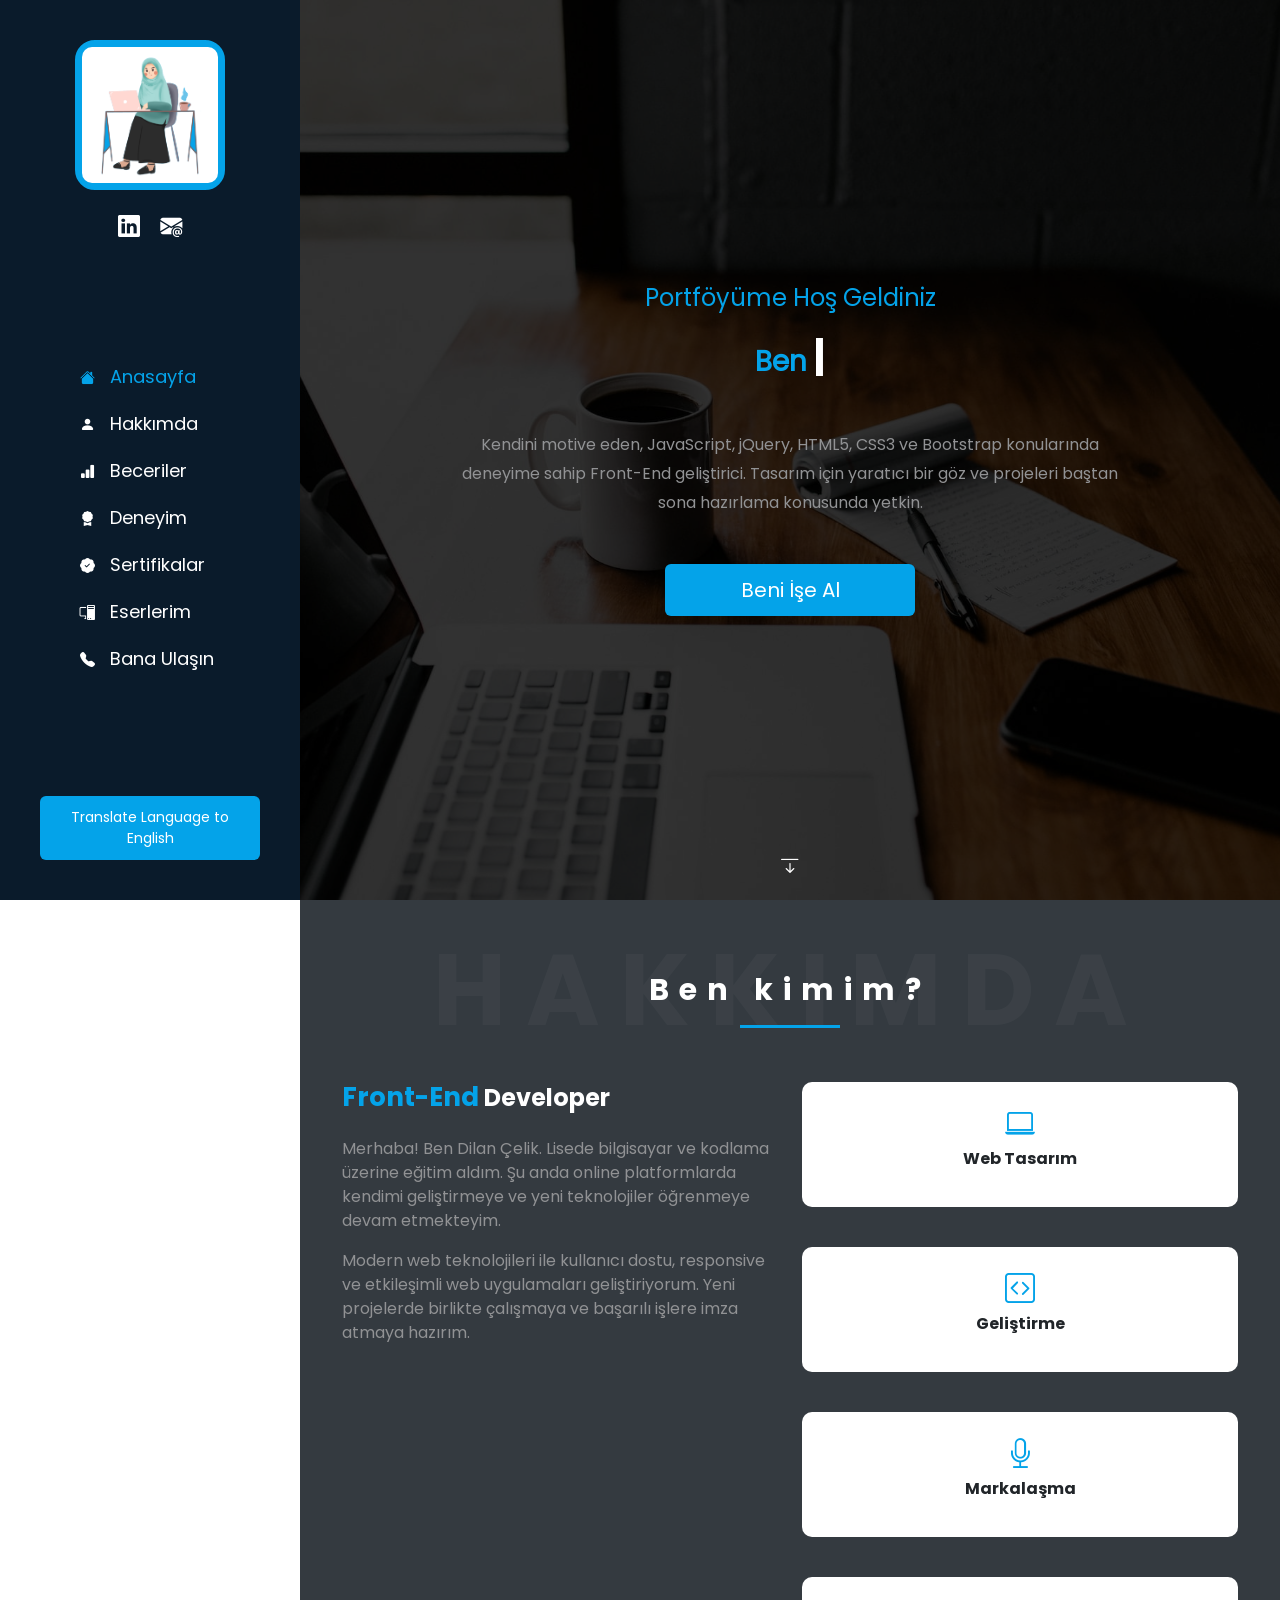
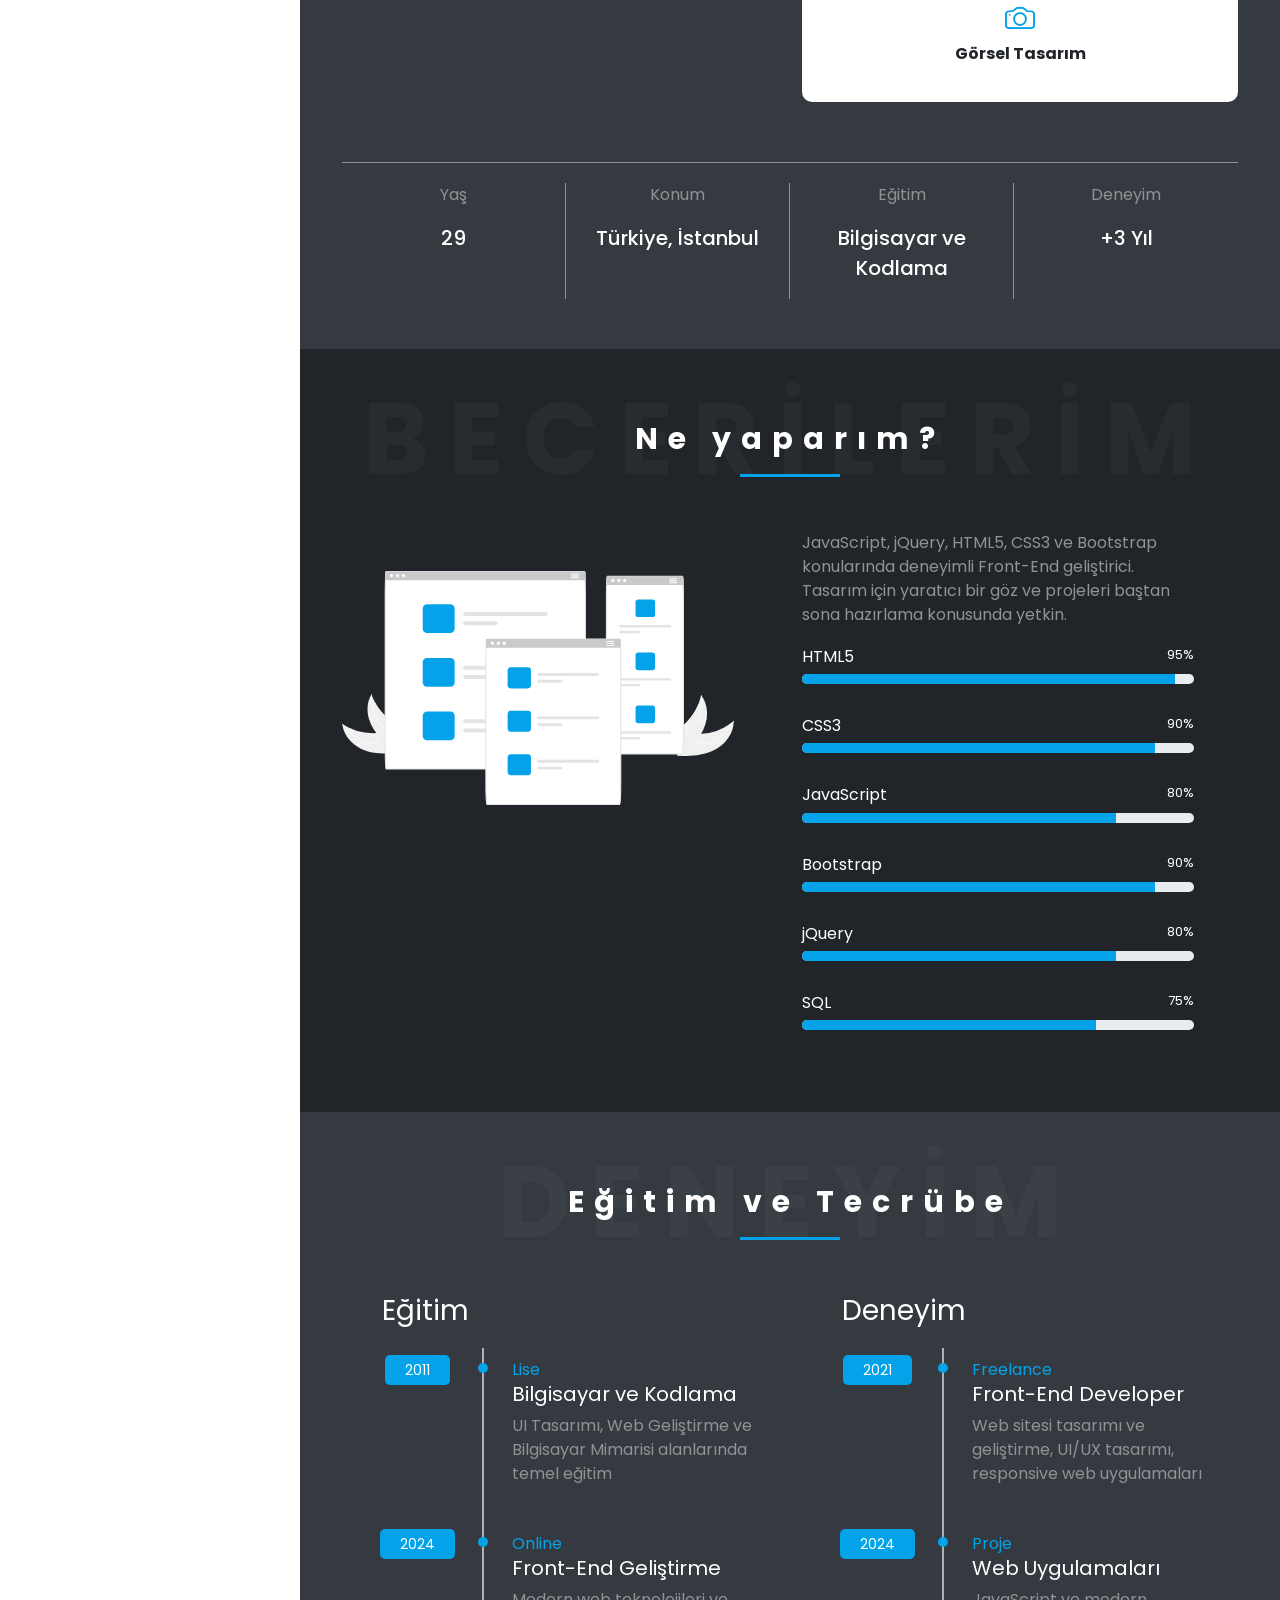
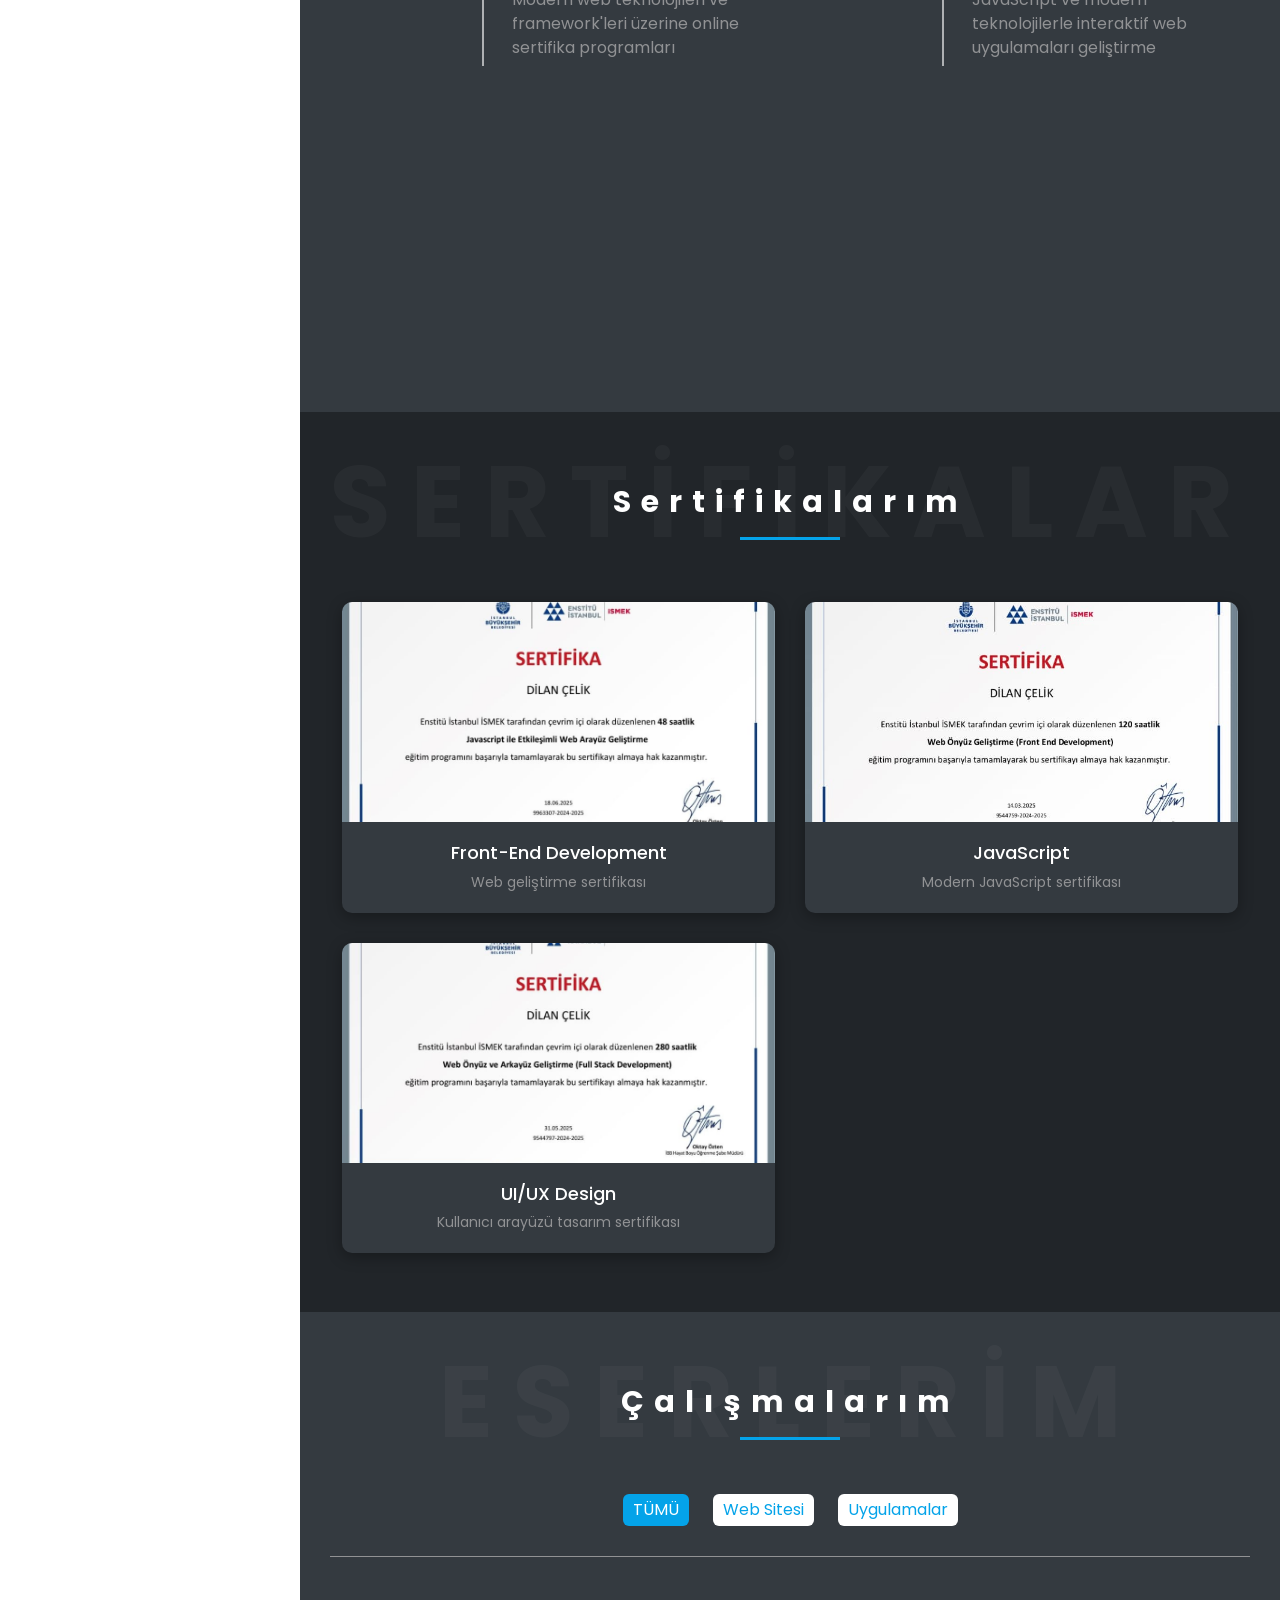
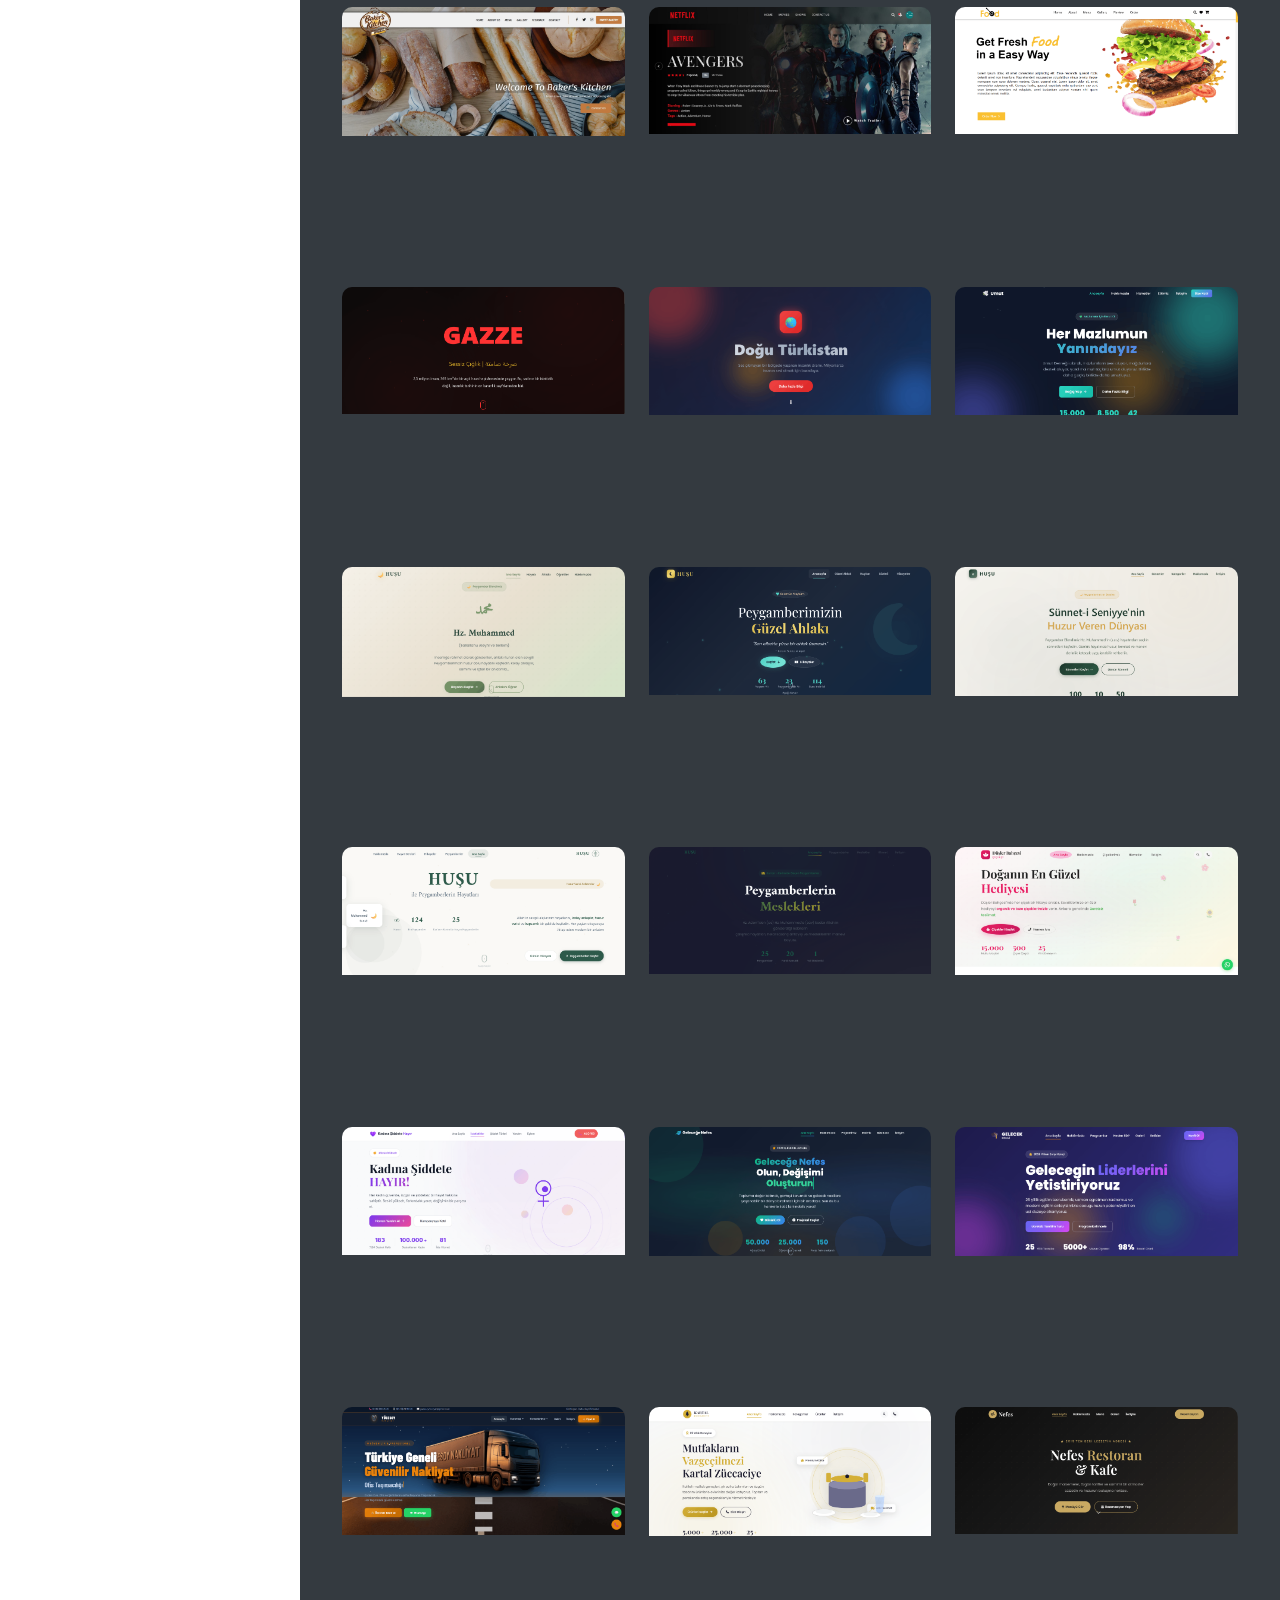
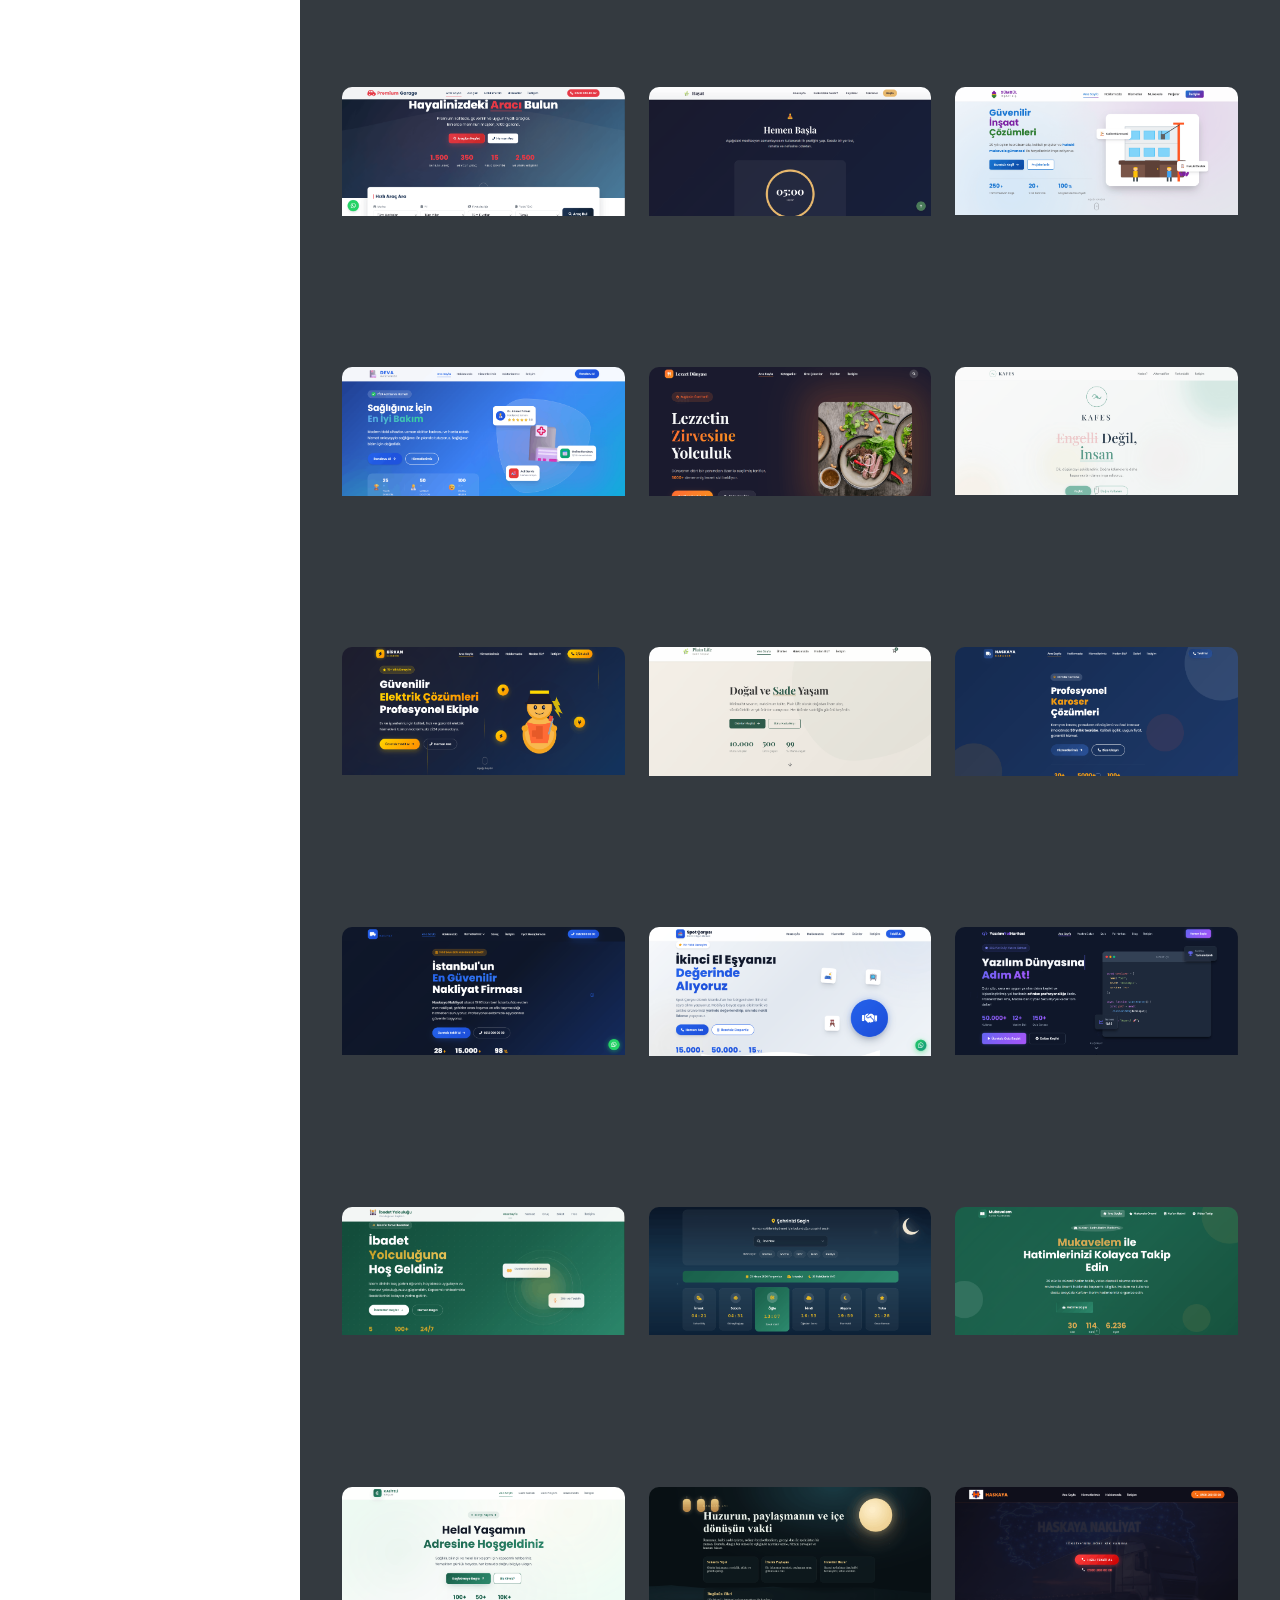
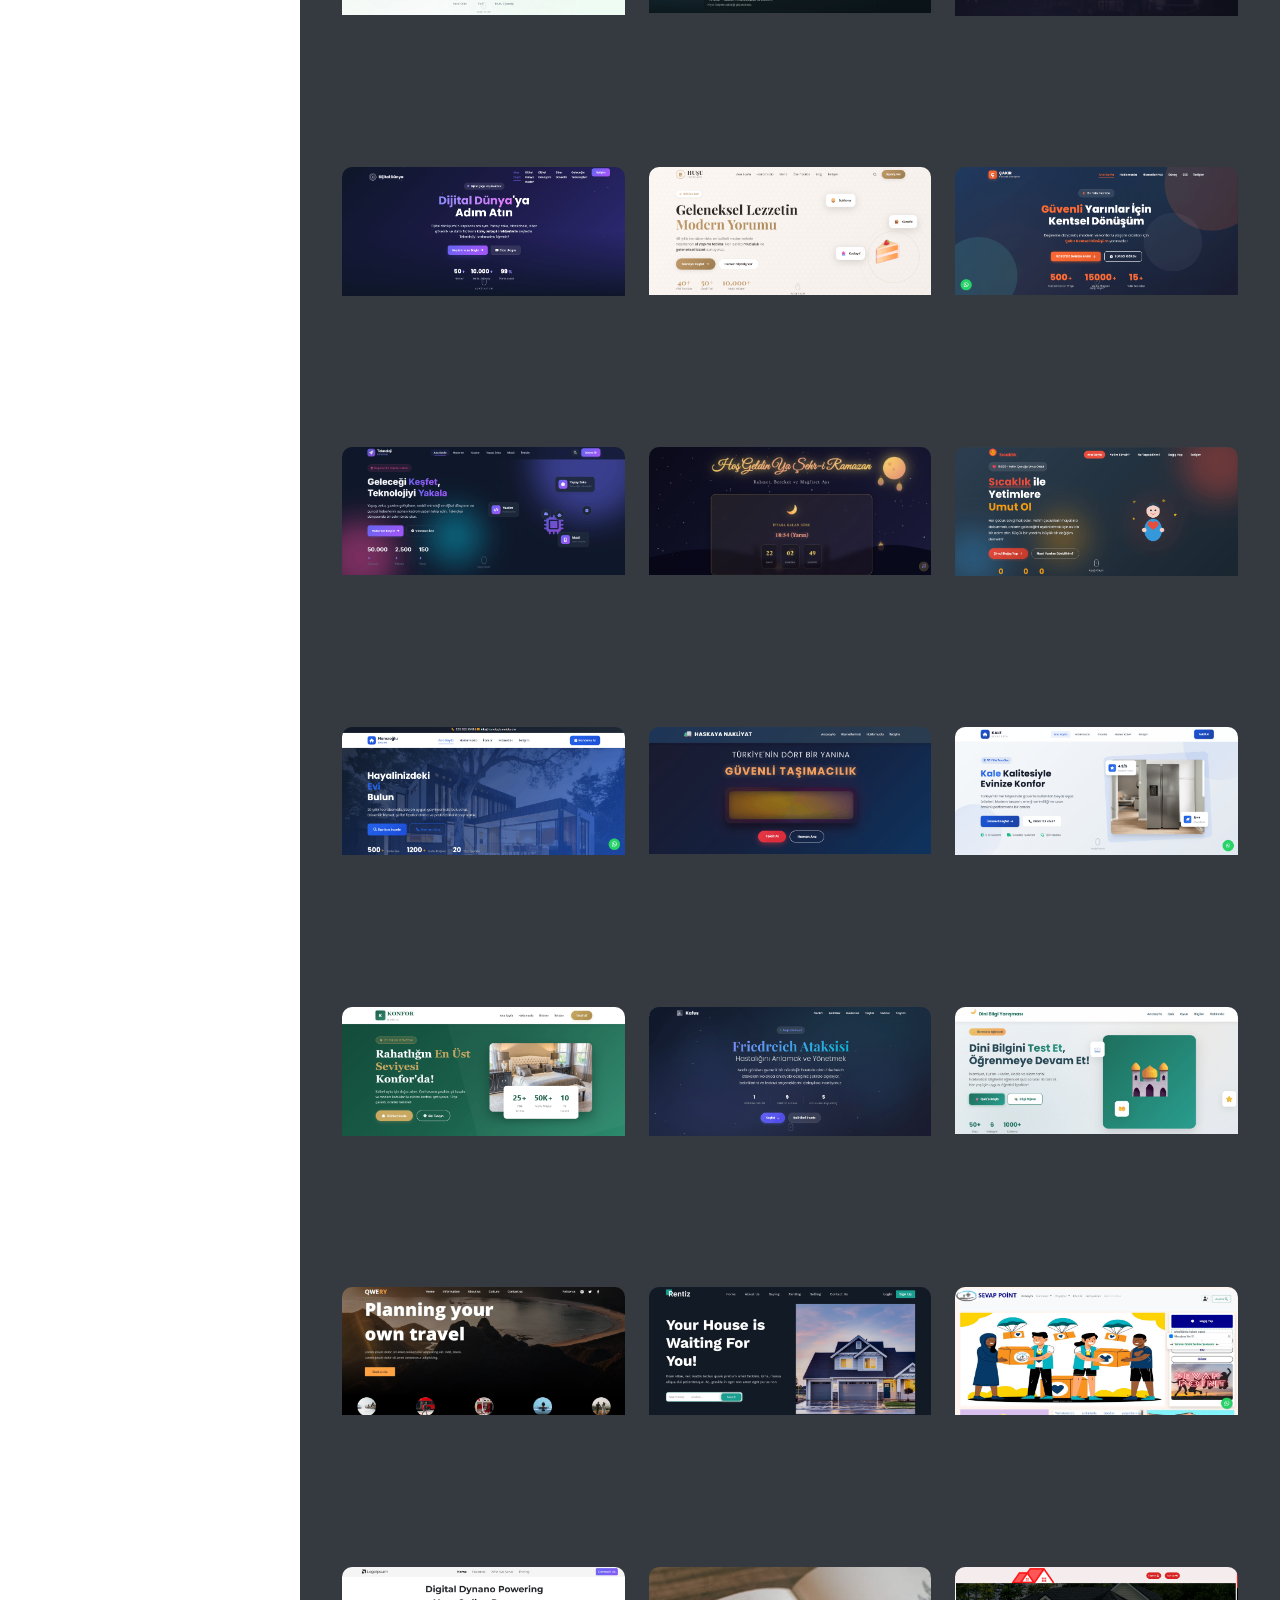
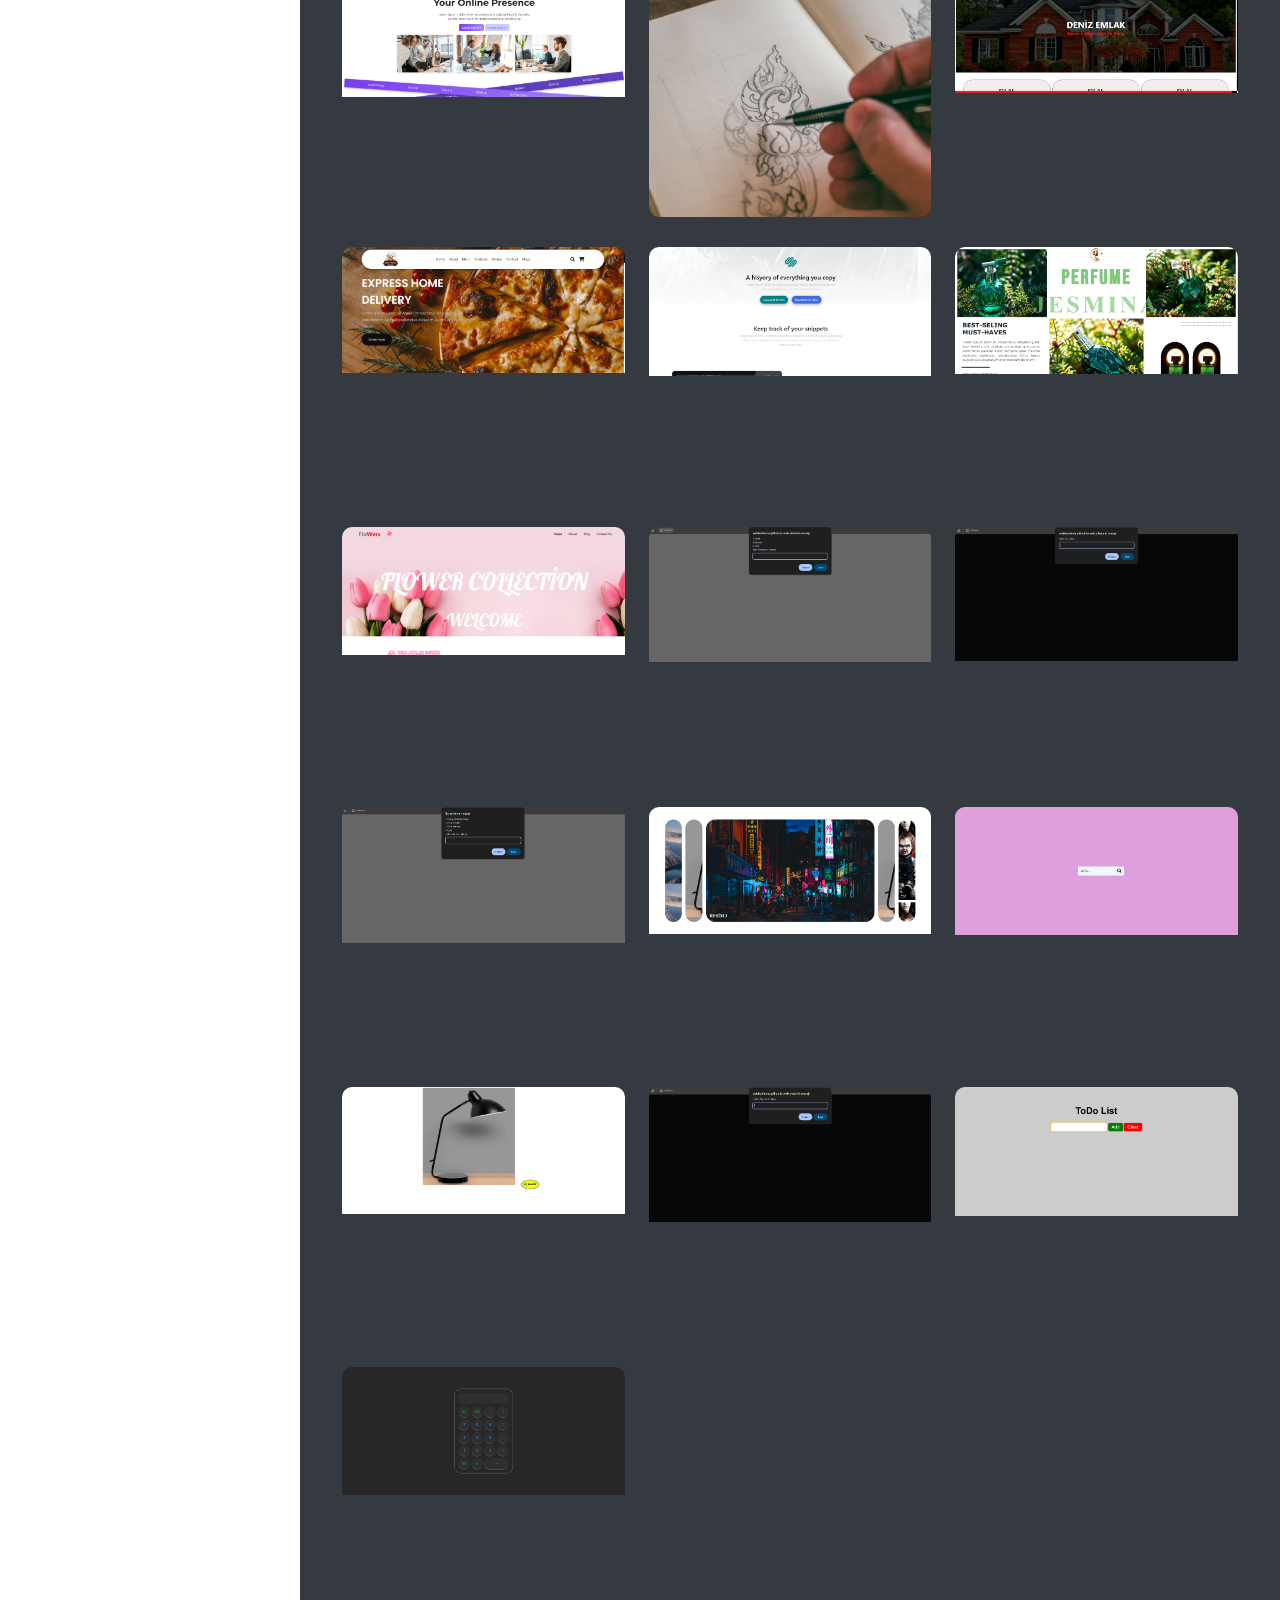
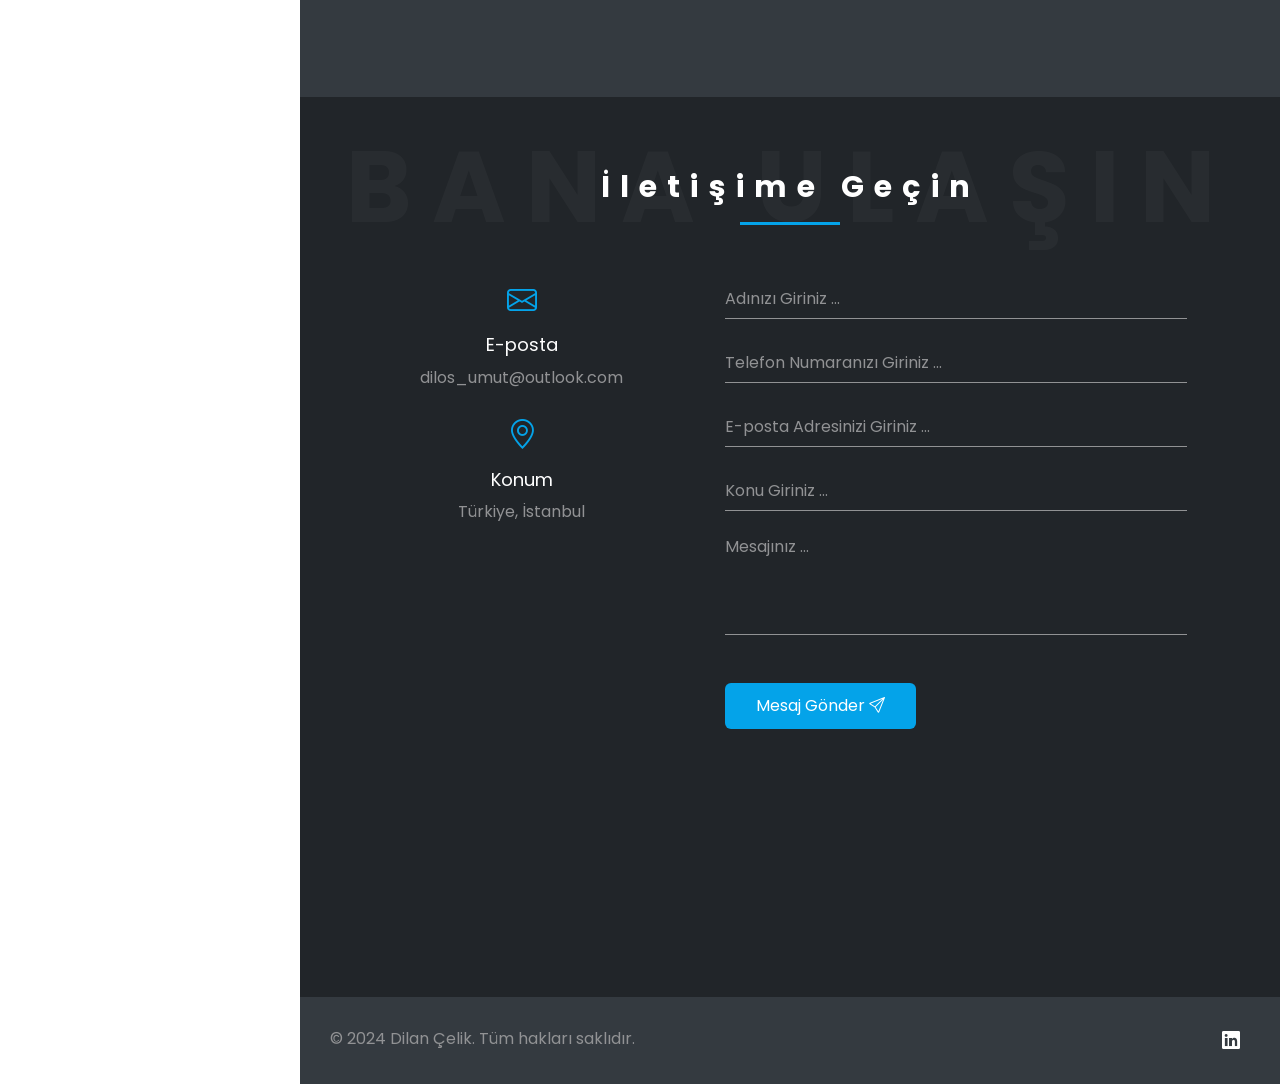
==== index.html @ c7489ef9 "Add files via upload" ====
<!DOCTYPE html>
<html lang="tr">

<head>
    <meta charset="UTF-8">
    <meta name="viewport" content="width=device-width, initial-scale=1.0">
    <title>Dilan Çelik | Front-End Developer Portfolio</title>
    <meta name="description" content="Dilan Çelik - Front-End Developer Portfolio. HTML, CSS, JavaScript, Bootstrap">

    <link rel="stylesheet" href="assets/css/bootstrap.min.css" />
    <link rel="stylesheet" href="assets/css/bootstrap-icons.css" />
    <link rel="stylesheet" href="assets/css/loader.css" />
    <link rel="stylesheet" href="assets/css/main.css" />
    <link rel="stylesheet" href="assets/css/responsive.css" />
    <link rel="stylesheet" href="assets/css/dark.css">
</head>

<body>

    <div class="loading"></div>

    <div class="homepage">
   
      
        <aside class="sidebar">
            <div class="user-meta">
                <div class="user-image">
                    <img src="assets/images/Adsız.png" alt="Dilan Çelik - Profile Photo">
                </div>
                <div class="social-links">
                    <ul class="list-unstyled">
                
                        <li>
                            <a href="https://www.linkedin.com/in/dilan-%C3%A7elik-4125091a3" target="_blank" rel="noopener noreferrer">
                                <i class="bi bi-linkedin"></i>
                            </a>
                        </li>
                       
                        <li>
                            <a href="mailto:dilos_umut@outlook.com">
                                <i class="bi bi-envelope-at-fill"></i>
                            </a>
                        </li>
                    </ul>
                </div>
            </div>

            <nav>
                <ul class="list-unstyled">
                    <li>
                        <a href="#home" class="active">
                            <i class="bi bi-house-fill"></i>
                            Anasayfa
                        </a>
                    </li>
                    <li>
                        <a href="#about-me">
                            <i class="bi bi-person-fill"></i>
                            Hakkımda
                        </a>
                    </li>
                    <li>
                        <a href="#skills">
                            <i class="bi bi-bar-chart-fill"></i>
                            Beceriler
                        </a>
                    </li>
                    <li>
                        <a href="#experience">
                            <i class="bi bi-award-fill"></i>
                            Deneyim
                        </a>
                    </li>
                    <li>
                        <a href="#certificates">
                            <i class="bi bi-patch-check-fill"></i>
                            Sertifikalar
                        </a>
                    </li>
                    <li>
                        <a href="#works">
                            <i class="bi bi-pc-display"></i>
                            Eserlerim
                        </a>
                    </li>
                    <li>
                        <a href="#contacts">
                            <i class="bi bi-telephone-fill"></i>
                            Bana Ulaşın
                        </a>
                    </li>
                </ul>
            </nav>

            <div class="submit">
                <a href="english.html" class="btn">Translate Language to English</a>
            </div>
   
            
        </aside>

        <div class="content" data-bs-spy="scroll">

        
            <div class="hero-section" id="home">
                <div class="overlay">
                    <button class="sidebar-toggle" aria-label="Menüyü Aç/Kapat">
                        <span></span>
                        <span></span>
                        <span></span>
                    </button>
                    <h2>Portföyüme Hoş Geldiniz</h2>
                    <h3 class="main-typed">Ben <span id="typed"></span></h3>
                    <p>
                        Kendini motive eden, JavaScript, jQuery, HTML5, CSS3 ve Bootstrap konularında deneyime sahip Front-End geliştirici. Tasarım için yaratıcı bir göz ve projeleri baştan sona hazırlama konusunda yetkin.
                    </p>
                    <a href="mailto:dilos_umut@outlook.com" class="btn">Beni İşe Al</a>

                    <span class="get-started">
                        <i class="bi bi-arrow-bar-down"></i>
                    </span>
                </div>
            </div>

            <div class="about-me" id="about-me">
                <div class="section-title">
                    <h1>Hakkımda</h1>
                    <h3>Ben kimim?</h3>
                </div>

                <div class="container">
                    
                    <div class="row">
                        <div class="col-md-12 col-lg-6">
                            <div class="left-part">
                                <h2>
                                     <span>Front-End</span> Developer
                                </h2>
                                <p>
                                    Merhaba! Ben Dilan Çelik. Lisede bilgisayar ve kodlama üzerine eğitim aldım. Şu anda online platformlarda kendimi geliştirmeye ve yeni teknolojiler öğrenmeye devam etmekteyim.
                                </p>
                                <p>
                                    Modern web teknolojileri ile kullanıcı dostu, responsive ve etkileşimli web uygulamaları geliştiriyorum. Yeni projelerde birlikte çalışmaya ve başarılı işlere imza atmaya hazırım.
                                </p>
                           
                            </div>
                        </div>
                        <div class="col-md-12 col-lg-6">
                            <div class="right-part">
                                <div class="box">
                                    <i class="bi bi-laptop"></i>
                                    <p>Web Tasarım</p>
                                </div>
                                <div class="box">
                                    <i class="bi bi-code-square"></i>
                                    <p>Geliştirme</p>
                                </div>
                                <div class="box">
                                    <i class="bi bi-mic"></i>
                                    <p>Markalaşma</p>
                                </div>
                                <div class="box">
                                    <i class="bi bi-camera"></i>
                                    <p>Görsel Tasarım</p>
                                </div>
                            </div>
                        </div>
                        <div class="col-md-12">
                            <div class="full-part">
                                <div class="box">
                                    <p>Yaş</p>
                                    <p>29</p>
                                </div>
                                <div class="box">
                                    <p>Konum</p>
                                    <p>Türkiye, İstanbul</p>
                                </div>
                                <div class="box">
                                    <p>Eğitim</p>
                                    <p>Bilgisayar ve Kodlama</p>
                                </div>
                                <div class="box">
                                    <p>Deneyim</p>
                                    <p>+3 Yıl</p>
                                </div>
                            </div>
                        </div>
                    </div>
                </div>
            </div>

        
            <div class="skills" id="skills">
                <div class="section-title">
                    <h1>Becerilerim</h1>
                    <h3>Ne yaparım?</h3>
                </div>

                <div class="container">
                    <div class="row">
                        <div class="col-md-12 col-lg-6">
                            <img src="assets/images/skills.svg" alt="Beceriler görseli">
                        </div>
                        <div class="col-md-12 col-lg-6">
                            <p>JavaScript, jQuery, HTML5, CSS3 ve Bootstrap konularında deneyimli Front-End geliştirici. Tasarım için yaratıcı bir göz ve projeleri baştan sona hazırlama konusunda yetkin.</p>
                            <h6>
                                <span>HTML5</span>
                                <span>95%</span>
                            </h6>
                            <div class="progress" role="progressbar" aria-label="HTML Becerisi" aria-valuenow="95"
                                aria-valuemin="0" aria-valuemax="100">
                                <div class="progress-bar" style="width: 95%"></div>
                            </div>
                            <h6>
                                <span>CSS3</span>
                                <span>90%</span>
                            </h6>
                            <div class="progress" role="progressbar" aria-label="CSS Becerisi" aria-valuenow="90"
                                aria-valuemin="0" aria-valuemax="100">
                                <div class="progress-bar" style="width: 90%"></div>
                            </div>
                           
                            <h6>
                                <span>JavaScript</span>
                                <span>80%</span>
                            </h6>
                            <div class="progress" role="progressbar" aria-label="JavaScript Becerisi" aria-valuenow="80"
                                aria-valuemin="0" aria-valuemax="100">
                                <div class="progress-bar" style="width: 80%"></div>
                            </div>
                            <h6>
                                <span>Bootstrap</span>
                                <span>90%</span>
                            </h6>
                            <div class="progress" role="progressbar" aria-label="Bootstrap Becerisi" aria-valuenow="90"
                                aria-valuemin="0" aria-valuemax="100">
                                <div class="progress-bar" style="width: 90%"></div>
                            </div>
                            <h6>
                                <span>jQuery</span>
                                <span>80%</span>
                            </h6>
                            <div class="progress" role="progressbar" aria-label="jQuery Becerisi" aria-valuenow="80"
                                aria-valuemin="0" aria-valuemax="100">
                                <div class="progress-bar" style="width: 80%"></div>
                            </div>
                   
                            <h6>
                                <span>SQL</span>
                                <span>75%</span>
                            </h6>
                            <div class="progress" role="progressbar" aria-label="SQL Becerisi" aria-valuenow="75"
                                aria-valuemin="0" aria-valuemax="100">
                                <div class="progress-bar" style="width: 75%"></div>
                            </div>

                          
                        </div>
                    </div>
                </div>

            </div>

            <div class="experience" id="experience">
                <div class="section-title">
                    <h1>Deneyim</h1>
                    <h3>Eğitim ve Tecrübe</h3>
                </div>

                <div class="container">
                    <div class="row">
                        <div class="col-md-12 col-lg-6">
                            <div class="timeline">
                                <h1>Eğitim</h1>
                                <div class="timeline-item">
                                    <div class="left-part">
                                        <span class="year">2011</span>
                                    </div>
                                    <div class="right-part">
                                        <span class="tag">Lise</span>
                                        <h3>Bilgisayar ve Kodlama</h3>
                                        <p>
                                            UI Tasarımı, Web Geliştirme ve Bilgisayar Mimarisi alanlarında temel eğitim
                                        </p>
                                    </div>
                                </div>
                                <div class="timeline-item">
                                    <div class="left-part">
                                        <span class="year">2024</span>
                                    </div>
                                    <div class="right-part">
                                        <span class="tag">Online</span>
                                        <h3>Front-End Geliştirme</h3>
                                        <p>
                                            Modern web teknolojileri ve framework'leri üzerine online sertifika programları
                                        </p>
                                    </div>
                                </div>
                            </div>
                        </div>
                        <div class="col-md-12 col-lg-6">
                            <div class="timeline">
                                <h1>Deneyim</h1>
                                <div class="timeline-item">
                                    <div class="left-part">
                                        <span class="year">2021</span>
                                    </div>
                                    <div class="right-part">
                                        <span class="tag">Freelance</span>
                                        <h3>Front-End Developer</h3>
                                        <p>
                                            Web sitesi tasarımı ve geliştirme, UI/UX tasarımı, responsive web uygulamaları
                                        </p>
                                    </div>
                                </div>
                                <div class="timeline-item">
                                    <div class="left-part">
                                        <span class="year">2024</span>
                                    </div>
                                    <div class="right-part">
                                        <span class="tag">Proje</span>
                                        <h3>Web Uygulamaları</h3>
                                        <p>
                                           JavaScript ve modern teknolojilerle interaktif web uygulamaları geliştirme
                                        </p>
                                    </div>
                                </div>
                            </div>
                        </div>
                    </div>
                </div>

            </div>

            <!-- Sertifikalar Bölümü -->
            <div class="certificates" id="certificates">
                <div class="section-title">
                    <h1>Sertifikalar</h1>
                    <h3>Sertifikalarım</h3>
                </div>

                <div class="container">
                    <div class="certificates-grid">
                        <div class="certificate-item">
                            <div class="img">
                                <img src="assets/sertifikalar/1.sertifika.jpeg" alt="Sertifika 1">
                            </div>
                            <div class="certificate-info">
                                <h4>Front-End Development</h4>
                                <p>Web geliştirme sertifikası</p>
                            </div>
                            <div class="certificate-overlay">
                                <a href="assets/sertifikalar/1.sertifika.jpeg" target="_blank" aria-label="Sertifikayı Görüntüle">
                                    <i class="bi bi-eye"></i>
                                </a>
                            </div>
                        </div>

                        <div class="certificate-item">
                            <div class="img">
                                <img src="assets/sertifikalar/2.sertifika.jpeg" alt="Sertifika 2">
                            </div>
                            <div class="certificate-info">
                                <h4>JavaScript</h4>
                                <p>Modern JavaScript sertifikası</p>
                            </div>
                            <div class="certificate-overlay">
                                <a href="assets/sertifikalar/2.sertifika.jpeg" target="_blank" aria-label="Sertifikayı Görüntüle">
                                    <i class="bi bi-eye"></i>
                                </a>
                            </div>
                        </div>

                        <div class="certificate-item">
                            <div class="img">
                                <img src="assets/sertifikalar/3.sertifika.jpeg" alt="Sertifika 3">
                            </div>
                            <div class="certificate-info">
                                <h4>UI/UX Design</h4>
                                <p>Kullanıcı arayüzü tasarım sertifikası</p>
                            </div>
                            <div class="certificate-overlay">
                                <a href="assets/sertifikalar/3.sertifika.jpeg" target="_blank" aria-label="Sertifikayı Görüntüle">
                                    <i class="bi bi-eye"></i>
                                </a>
                            </div>
                        </div>
                    </div>
                </div>
            </div>

       
            <div class="works" id="works">
                <div class="section-title">
                    <h1>Eserlerim</h1>
                    <h3>Çalışmalarım</h3>
                </div>

                <div class="button-group filter-button-group">
                    <button class="btn active" data-filter="*">TÜMÜ</button>
                    <button class="btn" data-filter=".webdesign">Web Sitesi</button>
                    <button class="btn" data-filter=".application">Uygulamalar</button>
                </div>

                <div class="container">
                    <div class="row grid">
                       <!-- ====================== 1)- Div ========================= -->
                        <div class="col-md-6 col-lg-4 element-item webdesign" data-category="webdesign">
                            <div class="box">
                                <div class="img">
                                    <img src="assets/images/firinss.jpg" alt="Fırın Web Sitesi">
                                </div>
                                <a href="https://webkodlama.github.io/firin/" target="_blank" rel="noopener noreferrer">
                                    <i class="bi bi-link"></i>
                                </a>
                            </div>
                        </div>
                               <!-- ====================== 2)- Div ========================= -->
                        <div class="col-md-6 col-lg-4 element-item webdesign" data-category="webdesign">
                            <div class="box">
                                <div class="img">
                                    <img src="assets/images/netflix.jpg" alt="Netflix Clone">
                                </div>
                                <a href="https://webkodlama.github.io/netflix/" target="_blank" rel="noopener noreferrer">
                                    <i class="bi bi-link"></i>
                                </a>
                            </div>
                        </div>
                               <!-- ====================== 3)- Div ========================= -->
                        <div class="col-md-6 col-lg-4 element-item webdesign" data-category="webdesign">
                            <div class="box">
                                <div class="img">
                                    <img src="assets/images/food.jpg.png" alt="Food Web Sitesi">
                                </div>
                                <a href="https://webkodlama.github.io/food/" target="_blank" rel="noopener noreferrer">
                                    <i class="bi bi-link"></i>
                                </a>
                            </div>
                        </div>
                                   <!-- ====================== BAŞLANGIÇ ==========================  -->
                          <div class="col-md-6 col-lg-4 element-item webdesign" data-category="webdesign">
                            <div class="box">
                                <div class="img">
                                    <img src="assets/images/gazze.png" alt="">
                                </div>
                                <a href="https://webkodlama.github.io/gazze/" target="_blank" rel="noopener noreferrer">
                                    <i class="bi bi-link"></i>
                                </a>
                            </div>
                        </div>
                        
                          <div class="col-md-6 col-lg-4 element-item webdesign" data-category="webdesign">
                            <div class="box">
                                <div class="img">
                                    <img src="assets/images/dogu-turkistan.png" alt="">
                                </div>
                                <a href="https://webkodlama.github.io/Dogu-Turkistan/" target="_blank" rel="noopener noreferrer">
                                    <i class="bi bi-link"></i>
                                </a>
                            </div>
                        </div>

                          <div class="col-md-6 col-lg-4 element-item webdesign" data-category="webdesign">
                            <div class="box">
                                <div class="img">
                                    <img src="assets/images/mazlumlar-dernek.png" alt="">
                                </div>
                                <a href="https://webkodlama.github.io/mazlumlar/" target="_blank" rel="noopener noreferrer">
                                    <i class="bi bi-link"></i>
                                </a>
                            </div>
                        </div>

                          <div class="col-md-6 col-lg-4 element-item webdesign" data-category="webdesign">
                            <div class="box">
                                <div class="img">
                                    <img src="assets/images/peygamberimin-hayati.png" alt="">
                                </div>
                                <a href="https://webkodlama.github.io/Peygamberimizin-hayati/" target="_blank" rel="noopener noreferrer">
                                    <i class="bi bi-link"></i>
                                </a>
                            </div>
                        </div>

                          <div class="col-md-6 col-lg-4 element-item webdesign" data-category="webdesign">
                            <div class="box">
                                <div class="img">
                                    <img src="assets/images/peygamberimizin-ahlaki.png" alt="Fırın Web Sitesi">
                                </div>
                                <a href="https://webkodlama.github.io/Peygamberimizin-ahlaki/" target="_blank" rel="noopener noreferrer">
                                    <i class="bi bi-link"></i>
                                </a>
                            </div>
                        </div>

                          <div class="col-md-6 col-lg-4 element-item webdesign" data-category="webdesign">
                            <div class="box">
                                <div class="img">
                                    <img src="assets/images/peygamberimizin-sunnetleri.png" alt="Fırın Web Sitesi">
                                </div>
                                <a href="https://webkodlama.github.io/Peygamberimizin-sunnetleri/" target="_blank" rel="noopener noreferrer">
                                    <i class="bi bi-link"></i>
                                </a>
                            </div>
                        </div>

                          <div class="col-md-6 col-lg-4 element-item webdesign" data-category="webdesign">
                            <div class="box">
                                <div class="img">
                                    <img src="assets/images/peygamberlerin-hayatlari.png" alt="Fırın Web Sitesi">
                                </div>
                                <a href="https://webkodlama.github.io/Peyghamberlerin-hayatlari/" target="_blank" rel="noopener noreferrer">
                                    <i class="bi bi-link"></i>
                                </a>
                            </div>
                        </div>

                          <div class="col-md-6 col-lg-4 element-item webdesign" data-category="webdesign">
                            <div class="box">
                                <div class="img">
                                    <img src="assets/images/peygamberlerin-meslekleri.png" alt="">
                                </div>
                                <a href="https://webkodlama.github.io/Peygamberlerin-meslekleri/" target="_blank" rel="noopener noreferrer">
                                    <i class="bi bi-link"></i>
                                </a>
                            </div>
                        </div>

                          <div class="col-md-6 col-lg-4 element-item webdesign" data-category="webdesign">
                            <div class="box">
                                <div class="img">
                                    <img src="assets/images/düsler-bahcesi-cicekci.png" alt="">
                                </div>
                                <a href="https://webkodlama.github.io/dusler-bahcesi-cicekci/" target="_blank" rel="noopener noreferrer">
                                    <i class="bi bi-link"></i>
                                </a>
                            </div>
                        </div>

                          <div class="col-md-6 col-lg-4 element-item webdesign" data-category="webdesign">
                            <div class="box">
                                <div class="img">
                                    <img src="assets/images/kadina-siddete-hayir.png" alt="">
                                </div>
                                <a href="https://webkodlama.github.io/kadina-siddete-hayir/" target="_blank" rel="noopener noreferrer">
                                    <i class="bi bi-link"></i>
                                </a>
                            </div>
                        </div>

                          <div class="col-md-6 col-lg-4 element-item webdesign" data-category="webdesign">
                            <div class="box">
                                <div class="img">
                                    <img src="assets/images/sosyal-sorumluluk.png" alt="">
                                </div>
                                <a href="https://webkodlama.github.io/sosyal-sorumluluk-projesi/" target="_blank" rel="noopener noreferrer">
                                    <i class="bi bi-link"></i>
                                </a>
                            </div>
                        </div>

                          <div class="col-md-6 col-lg-4 element-item webdesign" data-category="webdesign">
                            <div class="box">
                                <div class="img">
                                    <img src="assets/images/kolej.png" alt="">
                                </div>
                                <a href="https://webkodlama.github.io/kolej-egitim/" target="_blank" rel="noopener noreferrer">
                                    <i class="bi bi-link"></i>
                                </a>
                            </div>
                        </div>

                        <div class="col-md-6 col-lg-4 element-item webdesign" data-category="webdesign">
                            <div class="box">
                                <div class="img">
                                    <img src="assets/images/naakliye-tasimacilik.png" alt="">
                                </div>
                                <a href="https://webkodlama.github.io/nakliye-tasimacilik/" target="_blank" rel="noopener noreferrer">
                                    <i class="bi bi-link"></i>
                                </a>
                            </div>
                        </div>

                        <div class="col-md-6 col-lg-4 element-item webdesign" data-category="webdesign">
                            <div class="box">
                                <div class="img">
                                    <img src="assets/images/zuccaciye.png" alt="">
                                </div>
                                <a href="https://webkodlama.github.io/zuccaciye/" target="_blank" rel="noopener noreferrer">
                                    <i class="bi bi-link"></i>
                                </a>
                            </div>
                        </div>

                        <div class="col-md-6 col-lg-4 element-item webdesign" data-category="webdesign">
                            <div class="box">
                                <div class="img">
                                    <img src="assets/images/modern-cafe.png" alt="">
                                </div>
                                <a href="https://webkodlama.github.io/modern-restoran-cafe/" target="_blank" rel="noopener noreferrer">
                                    <i class="bi bi-link"></i>
                                </a>
                            </div>
                        </div>

                        <div class="col-md-6 col-lg-4 element-item webdesign" data-category="webdesign">
                            <div class="box">
                                <div class="img">
                                    <img src="assets/images/arac-galeri.png" alt="">
                                </div>
                                <a href="https://webkodlama.github.io/arac-galerisi/" target="_blank" rel="noopener noreferrer">
                                    <i class="bi bi-link"></i>
                                </a>
                            </div>
                        </div>

                        <div class="col-md-6 col-lg-4 element-item webdesign" data-category="webdesign">
                            <div class="box">
                                <div class="img">
                                    <img src="assets/images/farkindalik.png" alt="">
                                </div>
                                <a href="https://webkodlama.github.io/kendini-farket-farkindalik/" target="_blank" rel="noopener noreferrer">
                                    <i class="bi bi-link"></i>
                                </a>
                            </div>
                        </div>

                        <div class="col-md-6 col-lg-4 element-item webdesign" data-category="webdesign">
                            <div class="box">
                                <div class="img">
                                    <img src="assets/images/insaat-yapi.png" alt="">
                                </div>
                                <a href="https://webkodlama.github.io/insaat-yapi/" target="_blank" rel="noopener noreferrer">
                                    <i class="bi bi-link"></i>
                                </a>
                            </div>
                        </div>

                        <div class="col-md-6 col-lg-4 element-item webdesign" data-category="webdesign">
                            <div class="box">
                                <div class="img">
                                    <img src="assets/images/hastahane.png" alt="">
                                </div>
                                <a href="https://webkodlama.github.io/hastahane/" target="_blank" rel="noopener noreferrer">
                                    <i class="bi bi-link"></i>
                                </a>
                            </div>
                        </div>

                        <div class="col-md-6 col-lg-4 element-item webdesign" data-category="webdesign">
                            <div class="box">
                                <div class="img">
                                    <img src="assets/images/lezzet-yemek.png" alt="">
                                </div>
                                <a href="https://webkodlama.github.io/lezzet-yemekler/" target="_blank" rel="noopener noreferrer">
                                    <i class="bi bi-link"></i>
                                </a>
                            </div>
                        </div>

                        <div class="col-md-6 col-lg-4 element-item webdesign" data-category="webdesign">
                            <div class="box">
                                <div class="img">
                                    <img src="assets/images/dilimizdeki-engeller.png" alt="">
                                </div>
                                <a href="https://webkodlama.github.io/Dilimizdeki-Engelleri-Kaldiralim/" target="_blank" rel="noopener noreferrer">
                                    <i class="bi bi-link"></i>
                                </a>
                            </div>
                        </div>

                        <div class="col-md-6 col-lg-4 element-item webdesign" data-category="webdesign">
                            <div class="box">
                                <div class="img">
                                    <img src="assets/images/elektrik.png" alt="">
                                </div>
                                <a href="https://webkodlama.github.io/elektrik/" target="_blank" rel="noopener noreferrer">
                                    <i class="bi bi-link"></i>
                                </a>
                            </div>
                        </div>

                        <div class="col-md-6 col-lg-4 element-item webdesign" data-category="webdesign">
                            <div class="box">
                                <div class="img">
                                    <img src="assets/images/mini-e-ticaret.png" alt="">
                                </div>
                                <a href="https://webkodlama.github.io/mini-e-ticaret/" target="_blank" rel="noopener noreferrer">
                                    <i class="bi bi-link"></i>
                                </a>
                            </div>
                        </div>

                        <div class="col-md-6 col-lg-4 element-item webdesign" data-category="webdesign">
                            <div class="box">
                                <div class="img">
                                    <img src="assets/images/kamyon-kasalari-karoser.png" alt="">
                                </div>
                                <a href="https://webkodlama.github.io/kamyon-kasalari-karoser/" target="_blank" rel="noopener noreferrer">
                                    <i class="bi bi-link"></i>
                                </a>
                            </div>
                        </div>

                        <div class="col-md-6 col-lg-4 element-item webdesign" data-category="webdesign">
                            <div class="box">
                                <div class="img">
                                    <img src="assets/images/nakliye.png" alt="">
                                </div>
                                <a href="https://webkodlama.github.io/nakliye/" target="_blank" rel="noopener noreferrer">
                                    <i class="bi bi-link"></i>
                                </a>
                            </div>
                        </div>

                        <div class="col-md-6 col-lg-4 element-item webdesign" data-category="webdesign">
                            <div class="box">
                                <div class="img">
                                    <img src="assets/images/ikinci-el-spot.png" alt="">
                                </div>
                                <a href="https://webkodlama.github.io/ikinci-el-spot/" target="_blank" rel="noopener noreferrer">
                                    <i class="bi bi-link"></i>
                                </a>
                            </div>
                        </div>

                        <div class="col-md-6 col-lg-4 element-item webdesign" data-category="webdesign">
                            <div class="box">
                                <div class="img">
                                    <img src="assets/images/yazilim.png" alt="">
                                </div>
                                <a href="https://webkodlama.github.io/yazilim/" target="_blank" rel="noopener noreferrer">
                                    <i class="bi bi-link"></i>
                                </a>
                            </div>
                        </div>

                        <div class="col-md-6 col-lg-4 element-item webdesign" data-category="webdesign">
                            <div class="box">
                                <div class="img">
                                    <img src="assets/images/ibadetyolculugu.png" alt="">
                                </div>
                                <a href="https://webkodlama.github.io/ibadet-yolculugu/" target="_blank" rel="noopener noreferrer">
                                    <i class="bi bi-link"></i>
                                </a>
                            </div>
                        </div>
                        
                        <div class="col-md-6 col-lg-4 element-item webdesign" data-category="webdesign">
                            <div class="box">
                                <div class="img">
                                    <img src="assets/images/ezan-vakitleri.png" alt="">
                                </div>
                                <a href="https://webkodlama.github.io/ezan-vakitleri/" target="_blank" rel="noopener noreferrer">
                                    <i class="bi bi-link"></i>
                                </a>
                            </div>
                        </div>

                        <div class="col-md-6 col-lg-4 element-item webdesign" data-category="webdesign">
                            <div class="box">
                                <div class="img">
                                    <img src="assets/images/mukavvele.png" alt="">
                                </div>
                                <a href="https://webkodlama.github.io/mukavele/" target="_blank" rel="noopener noreferrer">
                                    <i class="bi bi-link"></i>
                                </a>
                            </div>
                        </div>

                        <div class="col-md-6 col-lg-4 element-item webdesign" data-category="webdesign">
                            <div class="box">
                                <div class="img">
                                    <img src="assets/images/helal-yasamak.png" alt="">
                                </div>
                                <a href="https://webkodlama.github.io/helal-yasamak/" target="_blank" rel="noopener noreferrer">
                                    <i class="bi bi-link"></i>
                                </a>
                            </div>
                        </div>

                        <div class="col-md-6 col-lg-4 element-item webdesign" data-category="webdesign">
                            <div class="box">
                                <div class="img">
                                    <img src="assets/images/ramazan-saatleri.png" alt="">
                                </div>
                                <a href="https://webkodlama.github.io/ramazan-saatleri/" target="_blank" rel="noopener noreferrer">
                                    <i class="bi bi-link"></i>
                                </a>
                            </div>
                        </div>

                        <div class="col-md-6 col-lg-4 element-item webdesign" data-category="webdesign">
                            <div class="box">
                                <div class="img">
                                    <img src="assets/images/nakliyat-tasimacilik.png" alt="">
                                </div>
                                <a href="https://webkodlama.github.io/nakliyat-tasimacilik/" target="_blank" rel="noopener noreferrer">
                                    <i class="bi bi-link"></i>
                                </a>
                            </div>
                        </div>

                        <div class="col-md-6 col-lg-4 element-item webdesign" data-category="webdesign">
                            <div class="box">
                                <div class="img">
                                    <img src="assets/images/dijital-dunya.png" alt="">
                                </div>
                                <a href="https://webkodlama.github.io/dijital-dunya/" target="_blank" rel="noopener noreferrer">
                                    <i class="bi bi-link"></i>
                                </a>
                            </div>
                        </div>

                        <div class="col-md-6 col-lg-4 element-item webdesign" data-category="webdesign">
                            <div class="box">
                                <div class="img">
                                    <img src="assets/images/tatlilar.png" alt="">
                                </div>
                                <a href="https://webkodlama.github.io/tatlilar/" target="_blank" rel="noopener noreferrer">
                                    <i class="bi bi-link"></i>
                                </a>
                            </div>
                        </div>

                        <div class="col-md-6 col-lg-4 element-item webdesign" data-category="webdesign">
                            <div class="box">
                                <div class="img">
                                    <img src="assets/images/kentsel-donusum.png" alt="">
                                </div>
                                <a href="https://webkodlama.github.io/kentsel-donusum/" target="_blank" rel="noopener noreferrer">
                                    <i class="bi bi-link"></i>
                                </a>
                            </div>
                        </div>

                        <div class="col-md-6 col-lg-4 element-item webdesign" data-category="webdesign">
                            <div class="box">
                                <div class="img">
                                    <img src="assets/images/teknoloji-dunyasi.png" alt="">
                                </div>
                                <a href="https://webkodlama.github.io/teknolji-dunyasi/" target="_blank" rel="noopener noreferrer">
                                    <i class="bi bi-link"></i>
                                </a>
                            </div>
                        </div>

                        <div class="col-md-6 col-lg-4 element-item webdesign" data-category="webdesign">
                            <div class="box">
                                <div class="img">
                                    <img src="assets/images/ramazanw.jpg" alt="">
                                </div>
                                <a href="https://webkodlama.github.io/ramazan/" target="_blank" rel="noopener noreferrer">
                                    <i class="bi bi-link"></i>
                                </a>
                            </div>
                        </div>

                        <div class="col-md-6 col-lg-4 element-item webdesign" data-category="webdesign">
                            <div class="box">
                                <div class="img">
                                    <img src="assets/images/yetim-oksuz.png" alt="">
                                </div>
                                <a href="https://webkodlama.github.io/yetim-oksuz/" target="_blank" rel="noopener noreferrer">
                                    <i class="bi bi-link"></i>
                                </a>
                            </div>
                        </div>

                        <div class="col-md-6 col-lg-4 element-item webdesign" data-category="webdesign">
                            <div class="box">
                                <div class="img">
                                    <img src="assets/images/emlak.png" alt="">
                                </div>
                                <a href="https://webkodlama.github.io/emlak/" target="_blank" rel="noopener noreferrer">
                                    <i class="bi bi-link"></i>
                                </a>
                            </div>
                        </div>

                        <div class="col-md-6 col-lg-4 element-item webdesign" data-category="webdesign">
                            <div class="box">
                                <div class="img">
                                    <img src="assets/images/nakliyat.png" alt="">
                                </div>
                                <a href="https://webkodlama.github.io/nakliyat/" target="_blank" rel="noopener noreferrer">
                                    <i class="bi bi-link"></i>
                                </a>
                            </div>
                        </div>

                        <div class="col-md-6 col-lg-4 element-item webdesign" data-category="webdesign">
                            <div class="box">
                                <div class="img">
                                    <img src="assets/images/beyaz-esya.png" alt="">
                                </div>
                                <a href="https://webkodlama.github.io/beyaz-esya/" target="_blank" rel="noopener noreferrer">
                                    <i class="bi bi-link"></i>
                                </a>
                            </div>
                        </div>

                        <div class="col-md-6 col-lg-4 element-item webdesign" data-category="webdesign">
                            <div class="box">
                                <div class="img">
                                    <img src="assets/images/konfor-mobil.png" alt="">
                                </div>
                                <a href="https://webkodlama.github.io/konfor-mobilya/" target="_blank" rel="noopener noreferrer">
                                    <i class="bi bi-link"></i>
                                </a>
                            </div>
                        </div>

                        <div class="col-md-6 col-lg-4 element-item webdesign" data-category="webdesign">
                            <div class="box">
                                <div class="img">
                                    <img src="assets/images/fredi-ataksi.png" alt="">
                                </div>
                                <a href="https://webkodlama.github.io/Friedreich-ataksisi-hastaligi/" target="_blank" rel="noopener noreferrer">
                                    <i class="bi bi-link"></i>
                                </a>
                            </div>
                        </div>

                        <div class="col-md-6 col-lg-4 element-item webdesign" data-category="webdesign">
                            <div class="box">
                                <div class="img">
                                    <img src="assets/images/dini-bilgi.png" alt="">
                                </div>
                                <a href="https://webkodlama.github.io/dini-bilgi-yarismasi/" target="_blank" rel="noopener noreferrer">
                                    <i class="bi bi-link"></i>
                                </a>
                            </div>
                        </div>

                         
                        <div class="col-md-6 col-lg-4 element-item webdesign" data-category="webdesign">
                            <div class="box">
                                <div class="img">
                                    <img src="assets/images/gez.jpg" alt="Seyahat Web Sitesi">
                                </div>
                                <a href="https://webkodlama.github.io/travels/" target="_blank" rel="noopener noreferrer">
                                    <i class="bi bi-link"></i>
                                </a>
                            </div>
                        </div>
         
                        <div class="col-md-6 col-lg-4 element-item webdesign" data-category="webdesign">
                            <div class="box">
                                <div class="img">
                                    <img src="assets/images/otel.jpg" alt="Otel Web Sitesi">
                                </div>
                                <a href="https://webkodlama.github.io/hotel/" target="_blank" rel="noopener noreferrer">
                                    <i class="bi bi-link"></i>
                                </a>
                            </div>
                        </div>
                      
                        <div class="col-md-6 col-lg-4 element-item webdesign" data-category="webdesign">
                            <div class="box">
                                <div class="img">
                                    <img src="assets/images/sevapPoint.jpg" alt="SevapPoint Web Sitesi">
                                </div>
                                <a href="http://webkodlama.github.io/SevapPoint/" target="_blank" rel="noopener noreferrer">
                                    <i class="bi bi-link"></i>
                                </a>
                            </div>
                        </div>

                        <div class="col-md-6 col-lg-4 element-item webdesign" data-category="webdesign">
                            <div class="box">
                                <div class="img">
                                    <img src="assets/images/dijital_web.png" alt="Dijital Web Sitesi">
                                </div>
                                <a href="https://webkodlama.github.io/dijital-web/" target="_blank" rel="noopener noreferrer">
                                    <i class="bi bi-link"></i>
                                </a>
                            </div>
                        </div>

                        <div class="col-md-6 col-lg-4 element-item webdesign" data-category="webdesign">
                            <div class="box">
                                <div class="img">
                                    <img src="assets/images/graphic3.jpg" alt="Grafik Tasarım">
                                </div>
                                <a href="#" target="_blank" rel="noopener noreferrer">
                                    <i class="bi bi-link"></i>
                                </a>
                            </div>
                        </div>                
                        <div class="col-md-6 col-lg-4 element-item webdesign" data-category="webdesign">
                            <div class="box">
                                <div class="img">
                                    <img src="assets/images/real-estate.jpg.png" alt="Emlak Web Sitesi">
                                </div>
                                <a href="https://webkodlama.github.io/real_estate/" target="_blank" rel="noopener noreferrer">
                                    <i class="bi bi-link"></i>
                                </a>
                            </div>
                        </div>
                        <div class="col-md-6 col-lg-4 element-item webdesign" data-category="webdesign">
                            <div class="box">
                                <div class="img">
                                    <img src="assets/images/fast-food.jpg.png" alt="Fast Food Web Sitesi">
                                </div>
                                <a href="https://webkodlama.github.io/Fast_Food/" target="_blank" rel="noopener noreferrer">
                                    <i class="bi bi-link"></i>
                                </a>
                            </div>
                        </div>
                        <div class="col-md-6 col-lg-4 element-item webdesign" data-category="webdesign">
                            <div class="box">
                                <div class="img">
                                    <img src="assets/images/health-medicine.png" alt="Sağlık Web Sitesi">
                                </div>
                                <a href="https://webkodlama.github.io/health-medicine/" target="_blank" rel="noopener noreferrer">
                                    <i class="bi bi-link"></i>
                                </a>
                            </div>
                        </div>    

                        <div class="col-md-6 col-lg-4 element-item webdesign" data-category="webdesign">
                            <div class="box">
                                <div class="img">
                                    <img src="assets/images/perfume_web.png" alt="Parfüm Web Sitesi">
                                </div>
                                <a href="https://webkodlama.github.io/perfume_web/" target="_blank" rel="noopener noreferrer">
                                    <i class="bi bi-link"></i>
                                </a>
                            </div>
                        </div>    

                        <div class="col-md-6 col-lg-4 element-item webdesign" data-category="webdesign">
                            <div class="box">
                                <div class="img">
                                    <img src="assets/images/flower.png" alt="Çiçek Web Sitesi">
                                </div>
                                <a href="https://webkodlama.github.io/flower-tulip/" target="_blank" rel="noopener noreferrer">
                                    <i class="bi bi-link"></i>
                                </a>
                            </div>
                        </div>

                        <div class="col-md-6 col-lg-4 element-item application" data-category="application">
                            <div class="box">
                                <div class="img">
                                    <img src="assets/images/bnzn_uyglma.png" alt="Döngü Uygulaması">
                                </div>
                                <a href="https://webkodlama.github.io/for_cycle_application/" target="_blank" rel="noopener noreferrer">
                                    <i class="bi bi-link"></i>
                                </a>
                            </div>
                        </div>

                        <div class="col-md-6 col-lg-4 element-item application" data-category="application">
                            <div class="box">
                                <div class="img">
                                    <img src="assets/images/beden-endeksi.png" alt="Beden Kitle İndeksi Uygulaması">
                                </div>
                                <a href="https://webkodlama.github.io/body_index_application/" target="_blank" rel="noopener noreferrer">
                                    <i class="bi bi-link"></i>
                                </a>
                            </div>
                        </div>

                        <div class="col-md-6 col-lg-4 element-item application" data-category="application">
                            <div class="box">
                                <div class="img">
                                    <img src="assets/images/swich-cas-atm.png" alt="ATM Uygulaması">
                                </div>
                                <a href="https://webkodlama.github.io/switch-case.atm-application/" target="_blank" rel="noopener noreferrer">
                                    <i class="bi bi-link"></i>
                                </a>
                            </div>
                        </div>

                        <div class="col-md-6 col-lg-4 element-item application" data-category="application">
                            <div class="box">
                                <div class="img">
                                    <img src="assets/images/gallery.png" alt="Galeri Uygulaması">
                                </div>
                                <a href="https://webkodlama.github.io/galery/" target="_blank" rel="noopener noreferrer">
                                    <i class="bi bi-link"></i>
                                </a>
                            </div>
                        </div>
                        
                        <div class="col-md-6 col-lg-4 element-item application" data-category="application">
                            <div class="box">
                                <div class="img">
                                    <img src="assets/images/search.png" alt="Arama Uygulaması">
                                </div>
                                <a href="https://webkodlama.github.io/search/" target="_blank" rel="noopener noreferrer">
                                    <i class="bi bi-link"></i>
                                </a>
                            </div>
                        </div>

                        <div class="col-md-6 col-lg-4 element-item application" data-category="application">
                            <div class="box">
                                <div class="img">
                                    <img src="assets/images/light-on-off.png" alt="Işık Kontrol Uygulaması">
                                </div>
                                <a href="https://webkodlama.github.io/light-on-off/" target="_blank" rel="noopener noreferrer">
                                    <i class="bi bi-link"></i>
                                </a>
                            </div>
                        </div>

                        <div class="col-md-6 col-lg-4 element-item application" data-category="application">
                            <div class="box">
                                <div class="img">
                                    <img src="assets/images/if-else-app.png" alt="Koşul Uygulaması">
                                </div>
                                <a href="https://webkodlama.github.io/if-else_application/" target="_blank" rel="noopener noreferrer">
                                    <i class="bi bi-link"></i>
                                </a>
                            </div>
                        </div>

                        <div class="col-md-6 col-lg-4 element-item application" data-category="application">
                            <div class="box">
                                <div class="img">
                                    <img src="assets/images/ToDo_list.jpg" alt="Yapılacaklar Listesi Uygulaması">
                                </div>
                                <a href="https://webkodlama.github.io/ToDo_list/" target="_blank" rel="noopener noreferrer">
                                    <i class="bi bi-link"></i>
                                </a>
                            </div>
                        </div>

                        <div class="col-md-6 col-lg-4 element-item application" data-category="application">
                            <div class="box">
                                <div class="img">
                                    <img src="assets/images/calculatorrr.jpg" alt="Hesap Makinesi Uygulaması">
                                </div>
                                <a href="https://webkodlama.github.io/calculator_application/" target="_blank" rel="noopener noreferrer">
                                    <i class="bi bi-link"></i>
                                </a>
                            </div>
                        </div>

                    </div>
                </div>
            </div>

            <div class="contacts" id="contacts">
                <div class="section-title">
                    <h1>BANA ULAŞIN</h1>
                    <h3>İletişime Geçin</h3>
                </div>

                <div class="container">
                    <div class="row">
                        <div class="col-md-12 col-lg-5">
                            <div class="left-part">
                          
                                <div class="box">
                                    <i class="bi bi-envelope"></i>
                                    <h3>E-posta</h3>
                                    <p>dilos_umut@outlook.com</p>
                                </div>
                                <div class="box">
                                    <i class="bi bi-geo-alt"></i>
                                    <h3>Konum</h3>
                                    <p>Türkiye, İstanbul</p>
                                </div>
                            </div>
                        </div>
                        <div class="col-md-12 col-lg-7">
                            <div class="right-part">
                                <form action="mailto:dilos_umut@outlook.com" method="post" enctype="text/plain">
                                    <div class="form-group">
                                        <input type="text" name="name" class="form-control" placeholder="Adınızı Giriniz ..." required>
                                    </div>
                                    <div class="form-group">
                                        <input type="tel" name="phone" class="form-control" placeholder="Telefon Numaranızı Giriniz ...">
                                    </div>
                                    <div class="form-group">
                                        <input type="email" name="email" class="form-control" placeholder="E-posta Adresinizi Giriniz ..." required>
                                    </div>
                                    <div class="form-group">
                                        <input type="text" name="subject" class="form-control" placeholder="Konu Giriniz ..." required>
                                    </div>
                                    <div class="form-group">
                                        <textarea name="message" class="form-control" placeholder="Mesajınız ..." required></textarea>
                                    </div>
                                    <div class="submit">
                                        <button type="submit" class="btn">Mesaj Gönder <i class="bi bi-send"></i></button>
                                    </div>
                                </form>
                            </div>
                        </div>
                    </div>
                </div>
            </div>

      
            <footer>
                <div class="left-part">
                    <p>&copy; 2024 Dilan Çelik. Tüm hakları saklıdır.</p>
                </div>
                <div class="right-part">
                    <div class="social-links">
                        <ul class="list-unstyled">
                            <li>
                                <a href="https://www.linkedin.com/in/dilan-%C3%A7elik-4125091a3" target="_blank" rel="noopener noreferrer" aria-label="LinkedIn">
                                    <i class="bi bi-linkedin"></i>
                                </a>
                            </li>
                        </ul>
                    </div>
                </div>
            </footer>
        </div>
    </div>


    <script src="assets/js/jquery-3.7.1.js"></script>
    <script src="assets/js/popper.min.js"></script>
    <script src="assets/js/bootstrap.min.js"></script>
    <script src="assets/js/typed.umd.js"></script>
    <script src="assets/js/isotope.pkgd.min.js"></script>
    <script src="assets/js/main.js"></script>
</body>

</html>
---- assets/css/loader.css ----
.loading{
    position: fixed;
    top: 0;
    left: 0;
    width: 100%;
    height: 100%;
    z-index: 99999;
}

.loading::before,
.loading::after{
    content: '';
    background-color: #0A1B2B;
    height: 50%;
    width: 100%;
    position: absolute;
    left: 0;
    transition: all 1s;
}

.loading::before{
    bottom: 0;
}

.loading::after{
    top: 0;
}

.endLoading::before{
    bottom: -60%;
}

.endLoading::after{
    top: -60%;
}
---- assets/css/main.css ----
/* Fonts available on Google Fonts */
@font-face {
    font-family: 'Poppins-regular';
    src: url('../fonts/Poppins-Regular.ttf');
}

@font-face {
    font-family: 'Poppins-medium';
    src: url('../fonts/Poppins-Medium.ttf');
}

@font-face {
    font-family: 'Poppins-bold';
    src: url('../fonts/Poppins-Bold.ttf');
}

/* Main Color */

.main-typed{
    color: #04a3e9;
    font-weight: 900;
}
html,body{
    overflow-x: hidden;
}

:root {
    --background: #fff;
   --color_one:rgb(0,0,0);
    --main-color: #04a3e9;
    --second-color: #0A1B2B;
    --section-bg-color: #343a40;
    --section-bg-color2: #212529;
    --white-color: #fff;
    --text-color:#919294;
}

/* Reset Defaults */
* {
    margin: 0;
    padding: 0;
    box-sizing: border-box;
    font-family: 'Poppins-regular';
}

/* General Styling */
.btn{
    position: relative;
    -webkit-transition: ease-out 0.5s;
    -moz-transition: ease-out 0.5s;
    transition: ease-out 0.5s;
}

.btn::before,
.btn::after{
    content: '';
    position: absolute;
    width: 0;
    height: 0;
    transition: .5s;
}

.btn::before{
    top: -9px;
    left: -9px;
    border-top: 3px solid transparent;
    border-left: 3px solid transparent;
}

.btn::after{
    bottom: -9px;
    right: -9px;
    border-bottom: 3px solid transparent;
    border-right: 3px solid transparent;
}

.btn:hover::before,
.btn:hover::after{
    width: 50px;
    height: 40px;
    border-color: var(--main-color);
}

.section-title{
    position: relative;
    margin-bottom: 32px;
}

.section-title h1{
    font-size: 100px;
    text-align: center;
    text-transform: uppercase;
    font-family: 'Poppins-bold';
    letter-spacing: 20px;
    user-select: none;
    color:var(--white-color);
    opacity: 0.03;
}

.section-title h3{
    font-size: 30px;
    text-align: center;
    color: var(--white-color);
    font-family: 'Poppins-bold';
    letter-spacing: 10px;
    position: absolute;
    left: 50%;
    top: 50%;
    transform: translate(-50%,-50%);
    width: 100%;
}

.section-title h3:after{
    content: '';
    width: 100px;
    height: 3px;
    background-color: var(--main-color);
    position: absolute;
    left: 0;
    right: 0;
    margin: auto;
    bottom: -20px;
}


/* Start My Portfolio Styling */

.homepage .sidebar{
    position: fixed;
    width: 300px;
    top: 0;
    left: 0;
    height: 100%;
    background-color: var(--second-color);
    display: flex;
    align-items: center;
    justify-content: space-between;
    flex-direction: column;
    padding: 40px;
}

.homepage .sidebar .user-meta .user-image{
    width: 150px;
    height: 150px;
    border-radius: 20px;
    padding: 5px;
    border: 2px solid var(--main-color);
    margin-bottom: 20px;
    background-color: var(--main-color);
}

.homepage .sidebar .user-meta .user-image img{
    width: 100%;
    height: 100%;
    border-radius: 10px;
}

.homepage .sidebar .user-meta .social-links{
    width: 100%;
}

.homepage .sidebar .user-meta .social-links ul{
    display: flex;
    justify-content: center;
}

.homepage .sidebar .user-meta .social-links ul li{
    margin: 0 10px;
}

.homepage .sidebar .user-meta .social-links ul li a i{
    color:var(--white-color);
    font-size: 22px;
    transition: all 0.5s;
}

.homepage .sidebar .user-meta .social-links ul li a:hover i{
    color:var(--main-color)
}

.homepage .sidebar nav{
    width: 100%;
}

.homepage .sidebar nav li{
    margin-bottom: 20px;
    padding: 0 30px;
}

.homepage .sidebar nav li a{
    color: var(--white-color);
    text-decoration: none;
    font-size: 18px;
    transition: all 0.5s;
}

.homepage .sidebar nav li a i{
    padding: 0 10px;
    color:var(--white-color);
    font-size: 15px;
}

.homepage .sidebar nav li a:hover,
.homepage .sidebar nav li a.active{
    color: var(--main-color);
}

.homepage .sidebar nav li a:hover i,
.homepage .sidebar nav li a.active i{
    color: var(--main-color);
}

.homepage .sidebar .copyright p{
    font-size: 10px;
    text-align: center;
    color:var(--white-color)
}

/* Sidebar Language Button */
.homepage .sidebar .submit{
    width: 100%;
    text-align: center;
}

.homepage .sidebar .submit .btn{
    display: inline-block;
    background-color: var(--main-color);
    color: var(--white-color);
    padding: 10px 20px;
    font-size: 14px;
    border-radius: 6px;
    text-decoration: none;
    z-index: 1;
    position: relative;
}

.homepage .sidebar .submit .btn:hover{
    background-color: var(--white-color);
    color: var(--main-color);
}

/* Start Hero Section Styling */

.homepage .content{
    margin-left: 300px;
    width: calc(100% - 300px);
}

.homepage .content .hero-section{
    height: 100vh;
    background-image: url('../images/herobg.jpg');
    background-repeat: no-repeat;
    background-size: cover;
    background-position: center;
    position: relative;
}

.homepage .content .overlay{
    width: 100%;
    height: 100%;
    background-color: rgba(0, 0, 0, 0.8);
    z-index: 8;
    display: flex;
    align-items: center;
    justify-content: center;
    flex-direction: column;
    padding: 20px;
}

.homepage .content .overlay *{
    z-index: 9;
}

.homepage .content .overlay h2{
    font-size: 24px;
    color: var(--main-color);
    margin-bottom: 20px;
}

.homepage .content .overlay h3 {
    margin-bottom: 50px;
}

.homepage .content .overlay h3 span{
    font-size: 40px;
    color: var(--white-color);
    font-family: 'Poppins-bold';
    
}

.homepage .content .overlay p{
    color: var(--text-color);
    width: 70%;
    text-align: center;
    margin: 30px 0 50x;
    line-height: 1.8;
}

.homepage .content .overlay .btn{
    background-color: var(--main-color);
    color: var(--white-color);
    padding: 10px 30px;
    font-size: 20px;
    border-radius: 6px;
    min-width: 250px;
    margin-top: 30px;
}

.homepage .content .overlay .btn:hover{
    border: 2px solid var(--white-color);
}


.homepage .content .hero-section .get-started{
    position: absolute;
    bottom: 20px;
    left: 0;
    right: 0;
    font-size: 20px;
    margin: 0 auto;
    color:var(--white-color);
    cursor: pointer;
    text-align: center;
    animation: jumpStart 1.5s infinite;
}

@keyframes jumpStart{
    0%{
        bottom: 20px;
    }

    50%{
        bottom: 30px;
    }

    100%{
        bottom: 20px;
    }
}


/* Start About me section styling */

.homepage .about-me{
    background-color: var(--section-bg-color);
    padding: 30px 30px 50px;
}

.homepage .about-me .left-part h2{
    color: var(--white-color);
    font-size: 24px;
    font-family: 'Poppins-bold';
    margin-bottom: 24px;
}

.homepage .about-me .left-part h2 span{
    color: var(--main-color);
    font-size: 26px;
    font-family: 'Poppins-bold';
}

.homepage .about-me .left-part p{
    color: var(--text-color);
    margin-bottom: 16px;
}

.homepage .about-me .left-part .btn{
    background-color: var(--main-color);
    padding: 10px 20px;
    min-width: 200px;
    color:var(--white-color);
    margin-top: 20px;
}

.homepage .about-me .left-part .btn:hover{
    border: 2px solid var(--white-color);
}

.homepage .about-me .right-part{
    display: flex;
    flex-wrap: wrap;
    justify-content: space-between;
}

.homepage .about-me .right-part .box{
    width: 100%;
    background-color: var(--white-color);
    padding: 20px;
    text-align: center;
    margin-bottom: 40px;
    border-radius: 10px;
    cursor: pointer;
    transition: all 0.5s;
}

.homepage .about-me .right-part .box i{
    color: var(--main-color);
    font-size: 30px;
}

.homepage .about-me .right-part .box p{
    font-family: 'Poppins-bold';
}

.homepage .about-me .right-part .box:hover{
    background-color: var(--main-color);
}

.homepage .about-me .right-part .box:hover i,
.homepage .about-me .right-part .box:hover p{
    color: var(--white-color);
}

.homepage .about-me .full-part{
    display: flex;
    justify-content: space-between;
    margin-top: 20px;
    padding-top: 20px;
    border-top:1px solid var(--text-color)
}

.homepage .about-me .full-part .box{
    text-align: center;
    width: 25%;
    border-right: 1px solid var(--text-color);
}

.homepage .about-me .full-part .box:last-child{
    border: 0;
}

.homepage .about-me .full-part .box p:first-child{
    color: var(--text-color);
}

.homepage .about-me .full-part .box p:last-child{
    font-family: 'Poppins-medium';
    color: var(--white-color);
    font-size: 20px;
}

/* Start My Skills Section Styling */
.homepage .skills{
    padding: 30px 30px 50px;
    background-color: var(--section-bg-color2);
}

.homepage .skills img{
    max-width: 90%;
    margin-top: 40px;
}

.homepage .skills p{
    color: var(--text-color);
    width: 90%;
    margin-bottom: 20px;
}

.homepage .skills h6{
    color: var(--white-color);
    display: flex;
    justify-content: space-between;
    width: 90%;
}

.homepage .skills h6 span:last-child{
    font-size: 13px;
}

.homepage .skills .progress{
    width: 90%;
    height: 10px;
    margin-bottom: 32px;
}

.homepage .skills .progress .progress-bar{
    background-color: var(--main-color);
}

.homepage .skills .btn{
    background-color: var(--main-color);
    color: var(--white-color);
    padding: 10px 30px;
    margin-top: 20px;
    min-width: 200px;
}

.homepage .skills .btn:hover{
    border: 2px solid var(--white-color);
}

/* Start My Education and Experience Section Styling */

.homepage .experience{
    background-color: var(--section-bg-color);
    padding: 30px 30px 50px;
    min-height: 100vh;
}

.homepage .experience .timeline h1{
    color: var(--white-color);
    font-size: 28px;
    margin-bottom: 30px;
    padding: 0 40px;
}

.homepage .experience .timeline .timeline-item{
    display: flex;
}

.homepage .experience .timeline .timeline-item .left-part{
    width: 150px;
    text-align: center;
}

.homepage .experience .timeline .timeline-item .left-part span{
    background-color: var(--main-color);
    padding: 5px 20px;
    color: var(--white-color);
    border-radius: 5px;
    font-size: 14px;
}

.homepage .experience .timeline .timeline-item .right-part{
    position: relative;
    padding: 0 20px 30px;
    width: calc(100% - 150px);
}

.homepage .experience .timeline .timeline-item:last-child .right-part{
    padding-bottom: 0;
}

.homepage .experience .timeline .timeline-item .right-part::before{
    content: '';
    width: 2px;
    height: 100%;
    position: absolute;
    top: -10px;
    left: -10px;
    background-color: var(--white-color);
    opacity: .6;
}

.homepage .experience .timeline .timeline-item .right-part::after{
    content: '';
    width: 10px;
    height: 10px;
    position: absolute;
    top: 5px;
    left: -14px;
    background-color: var(--main-color);
    border-radius: 50%;
}

.homepage .experience .timeline .timeline-item .right-part .tag{
    color: var(--main-color);
}

.homepage .experience .timeline .timeline-item .right-part h3{
    color: var(--white-color);
    font-size: 20px;
}

.homepage .experience .timeline .timeline-item .right-part p{
    color: var(--text-color);
}


/* Start My Certificates Section Styling */

.homepage .certificates{
    background-color: var(--section-bg-color2);
    padding: 30px 30px 50px;
    min-height: 100vh;
}

.homepage .certificates .certificates-grid{
    display: grid;
    grid-template-columns: repeat(auto-fit, minmax(300px, 1fr));
    gap: 30px;
    margin-top: 40px;
}

.homepage .certificates .certificate-item{
    position: relative;
    overflow: hidden;
    border-radius: 10px;
    box-shadow: 0 4px 15px rgba(0, 0, 0, 0.3);
    transition: all 0.5s ease;
    background-color: var(--section-bg-color);
}

.homepage .certificates .certificate-item:hover{
    transform: translateY(-10px);
    box-shadow: 0 8px 25px rgba(4, 163, 233, 0.3);
}

.homepage .certificates .certificate-item .img{
    width: 100%;
    height: 220px;
    overflow: hidden;
}

.homepage .certificates .certificate-item .img img{
    width: 100%;
    height: 100%;
    object-fit: cover;
    transition: transform 0.5s ease;
}

.homepage .certificates .certificate-item:hover .img img{
    transform: scale(1.1);
}

.homepage .certificates .certificate-item .certificate-info{
    padding: 20px;
    text-align: center;
}

.homepage .certificates .certificate-item .certificate-info h4{
    color: var(--white-color);
    font-size: 18px;
    font-family: 'Poppins-medium';
    margin-bottom: 8px;
}

.homepage .certificates .certificate-item .certificate-info p{
    color: var(--text-color);
    font-size: 14px;
    margin: 0;
}

.homepage .certificates .certificate-item .certificate-overlay{
    position: absolute;
    top: 0;
    left: 0;
    width: 100%;
    height: 100%;
    background-color: rgba(4, 163, 233, 0.9);
    display: flex;
    align-items: center;
    justify-content: center;
    opacity: 0;
    transition: all 0.5s ease;
}

.homepage .certificates .certificate-item:hover .certificate-overlay{
    opacity: 1;
}

.homepage .certificates .certificate-item .certificate-overlay a{
    color: var(--white-color);
    font-size: 40px;
    text-decoration: none;
    display: flex;
    align-items: center;
    justify-content: center;
    width: 60px;
    height: 60px;
    border: 2px solid var(--white-color);
    border-radius: 50%;
    transition: all 0.3s ease;
}

.homepage .certificates .certificate-item .certificate-overlay a:hover{
    background-color: var(--white-color);
    color: var(--main-color);
}

/* Start My Works Section Styling */

.homepage .works{
    background-color: var(--section-bg-color);
    padding: 30px 30px 50px;
}

.homepage .works .filter-button-group{
    text-align: center;
    margin-bottom: 50px;
    padding-bottom: 30px;
    border-bottom: 1px solid var(--text-color);
}

.homepage .works .filter-button-group .btn{
    background-color: var(--white-color);
    color: var(--main-color);
    margin: 0 10px;
    border: 0;
    padding: 4px 10px;
    min-width: 50px;
}


.homepage .works .filter-button-group .btn.active{
    background-color: var(--main-color);
    color: var(--white-color);
}

.homepage .works .box{
    margin-bottom: 30px;
    position: relative;
    overflow: hidden;
    transition: .5s ease-in-out;
}

.homepage .works .box .img{
    width: 100%;
    height: 250px;
    overflow: hidden;
    border-radius: 10px;
    cursor: pointer;
    object-fit: cover;
}

.homepage .works .box .img img{
    max-width: 100%;
    transition: 0.5s ease-in-out;
    /* aspect-ratio: 1; */
}

.homepage .works .box:hover .img img{
    transform: scale(1.1);
    transition: 0.5s ease-in-out;
}

.homepage .works .box a{
    position: absolute;
    bottom:-100%;
    left: 0;
    right: 0;
    margin: auto;
    text-align: center;
    background-color: rgba(0, 0, 0, 0.8);
    padding: 20px;
    transition: .5s ease-in-out;
    display: flex;
    align-items: center;
    justify-content: center;
}

.homepage .works .box a i{
    color: var(--main-color);
    font-size: 30px;
    padding: 3px 10px;
    background-color: rgba(155, 155, 155, 0.3);
    border-radius: 50%;
    width: 50px;
    height: 50px;

}

.homepage .works .box:hover a{
    bottom: 0;
}


/* Start Contact Me Section Styling */

.homepage .contacts{
    background-color: var(--section-bg-color2);
    padding: 30px 30px 50px;
    min-height: 100vh;
}

.homepage .contacts .box{
    text-align: center;
    margin-bottom: 24px;
}

.homepage .contacts .box i{
    font-size: 30px;
    color: var(--main-color);
}

.homepage .contacts .box h3{
    color: var(--white-color);
    margin: 10px 0;
    font-size: 18px;
}

.homepage .contacts .box p{
    color: var(--text-color);
}

.homepage .contacts .form-group{
    margin-bottom: 24px;
    width: 90%;
}

.homepage .contacts .form-group input,
.homepage .contacts .form-group textarea{
    background-color: transparent;
    border: none;
    outline: none;
    border-bottom: 1px solid var(--text-color);
    border-radius: 0;
    height: 40px;
    padding: 0;
    color:#000;
}

.homepage .contacts .form-group textarea{
    height: 100px;
    resize: none;
}

.homepage .contacts .form-group input:focus,
.homepage .contacts .form-group textarea:focus{
    box-shadow: none;
    border-bottom: 1px solid var(--main-color);
}

.homepage .contacts .form-group input::placeholder,
.homepage .contacts .form-group textarea::placeholder{
    color:var(--text-color)
}

.homepage .contacts .submit .btn{
    background-color: var(--main-color);
    color: var(--white-color);
    padding: 10px 30px;
    margin-top: 24px;
}

footer{
    background-color: var(--section-bg-color);
    padding: 30px;
    display: flex;
    justify-content: space-between;
}

footer .left-part p{
    color: var(--text-color);
    margin: 0;
}

footer .right-part ul{
    margin: 0;
    display: flex;
}

footer .right-part ul li{
    margin: 0 10px;
}

footer .right-part ul li a{
    color: var(--white-color);
    font-size: 18px;
}
/* ---------------DARK-MOD----------------- */


/* .dark-mode{
    --background:#1b1b1b;
    --color_one:rgb(255,255,255);
}
#nav{

    padding: 0px;
    color: var(--background);
    display: flex;
    justify-content: space-between;
    align-items: center;
}
#nav i{
    font-size: 20px;
    cursor: pointer;
} */
---- assets/css/responsive.css ----
@media screen and (min-width:1200px) {
    .sidebar-toggle{
        display: none;
    }
}

@media screen and (max-width:1199px) {
    .sidebar-toggle{
        position: absolute;
        top: 30px;
        right: 30px;
        display: flex;
        flex-direction: column;
        background-color: transparent;
        border: none;
        outline: none;
        z-index: 9999 !important;
        width: 60px;
    }

    .sidebar-toggle span{
        background-color: #fff;
        border-radius: 10px;
        height: 5px;
        margin: 7px 0;
        transition: 0.7s all;
    }

    .sidebar-toggle span:nth-of-type(1){
        width: 50%;
    }
    .sidebar-toggle span:nth-of-type(2){
        width: 100%;
    }
    .sidebar-toggle span:nth-of-type(3){
        width: 75%;
    }

    .sidebar-toggle.active span:nth-of-type(1){
        transform-origin: bottom;
        transform: rotateZ(45deg) translate(8px , 0px);
    }

    .sidebar-toggle.active span:nth-of-type(2){
        transform-origin: top;
        transform: rotateZ(-45deg);
    }

    .sidebar-toggle.active span:nth-of-type(3){
        transform-origin: bottom;
        transform: translate(28px , -10px) rotateZ(45deg) ;
        width: 50%;
    }

    .homepage .sidebar{
        left: -100%;
        opacity: 0;
        transition: all 0.7s;
    }

    .homepage .sidebar.active{
        left: 0;
        opacity: 1;
        z-index: 999;
    }

    .homepage .content{
        width: 100%;
        margin-left: 0;
    }
    
}

@media screen and (max-width:991px) {
    .section-title h1{
        font-size: 70px;
    }

    .homepage .about-me .right-part{
        margin-top: 30px;
    }

    .homepage .about-me .right-part .box{
        width: 48%;
    }

    .homepage .skills img{
        margin-bottom: 30px;
    }

    .homepage .skills h6,
    .homepage .skills .progress{
        width: 100%;
    }

    .experience .timeline{
        margin-bottom: 30px;
    }

    .homepage .contacts .left-part{
        display: flex;
        justify-content: space-between;
    }

    .homepage .contacts .form-group{
        width: 100%;
    }

    /* Certificates Responsive */
    .homepage .certificates .certificates-grid{
        grid-template-columns: repeat(auto-fit, minmax(250px, 1fr));
        gap: 20px;
    }
    
}

@media screen and (max-width:767px) {
    .homepage .sidebar{
        width: 100%;
        align-items: flex-start;
        justify-content: flex-start;
        padding-top: 100px;
        overflow: auto;
    }

    .homepage .sidebar .social-links{
        text-align: left;
        justify-content: flex-start;
        margin-bottom: 30px;
    }

    .homepage .sidebar nav {
        margin-bottom: 30px;
    }

    .homepage .sidebar nav li{
        padding: 0;
    }

    .homepage .sidebar .submit{
        width: 90%;
        margin: 0 auto;
    }

    .homepage .sidebar .submit .btn{
        width: 100%;
        padding: 12px 20px;
        font-size: 16px;
    }

    .homepage .sidebar .copyright p{
        font-size: 12px;
    }

    .section-title h1{
        font-size: 30px;
    }

    .section-title{
        margin-bottom: 50px;
    }

    .homepage .about-me .left-part .btn,
    .homepage .about-me .right-part .box,
    .homepage .skills .btn,
    .homepage .contacts .submit .btn{
        width: 100%;
    }

    .homepage .content .overlay h3 span{
        text-align: center;
    }

    .homepage .content .overlay p{
        width: 90%;
    }

    .homepage .about-me .full-part{
        flex-direction: column;
    }

    .homepage .about-me .full-part .box{
        width: 100%;
        border: none;
        border-bottom: 1px solid #919294;
        margin-bottom: 20px;
        padding-bottom: 20px;
    }

    .homepage .experience,
    .homepage .certificates{
        padding-top: 60px;
    }

    .experience .timeline{
        margin-top: 30px;
        margin-bottom: 0;
    }

    .homepage .experience .timeline .timeline-item{
        flex-direction: column;
        margin-bottom: 24px;
    }

    .homepage .experience .timeline .timeline-item .left-part,
    .homepage .experience .timeline .timeline-item .right-part{
        width: 100%;
    }

    .homepage .experience .timeline .timeline-item .right-part{
        margin-left: 20px;
    }

    .homepage .experience .timeline .timeline-item .left-part{
        text-align: left;
        margin-bottom: 32px;
    }

    .homepage .experience .timeline h1{
        padding: 0;
    }

    .homepage .works .filter-button-group .btn{
        width: 100%;
        margin: 0;
        margin-bottom: 10px;
    }

    .homepage .contacts .left-part{
        flex-direction: column;
    }

    /* Certificates Mobile Responsive */
    .homepage .certificates .certificates-grid{
        grid-template-columns: 1fr;
        gap: 20px;
        margin-top: 20px;
    }

    .homepage .certificates .certificate-item .img{
        height: 200px;
    }

    .homepage .certificates .certificate-item .certificate-info h4{
        font-size: 16px;
    }

    .homepage .certificates .certificate-item .certificate-overlay a{
        width: 50px;
        height: 50px;
        font-size: 24px;
    }
}

@media screen and (max-width:570px) {
    .section-title h3{
        font-size: 22px;
    }

    .homepage .certificates .certificate-item .img{
        height: 180px;
    }
}

@media screen and (max-width:400px) {
    .section-title h1{
        font-size: 22px;
    }

    .homepage .certificates .certificate-item .certificate-info{
        padding: 15px;
    }

    .homepage .certificates .certificate-item .certificate-info h4{
        font-size: 14px;
    }

    .homepage .certificates .certificate-item .certificate-info p{
        font-size: 12px;
    }
}
---- assets/css/dark.css ----
/* .dark-container{
    position: fixed;
bottom: 0.7rem;
left: 7rem;
width: 3rem;
height: 3rem;
border-radius: 50%;
display: flex;
align-items: center;
justify-content: center;
background: #222831;
}
.dark{
background: #131313 !important;
color: #5b5d5f !important;
}
.bi-brilliance{
    font-size: 1.5rem;
    color: white;
    z-index: 1000;
} */

.dark-mode{
    --background:#1b1b1b;
    --color_one:rgb(255,255,255);
    transition: all .3s ease-in-out; body'de
}
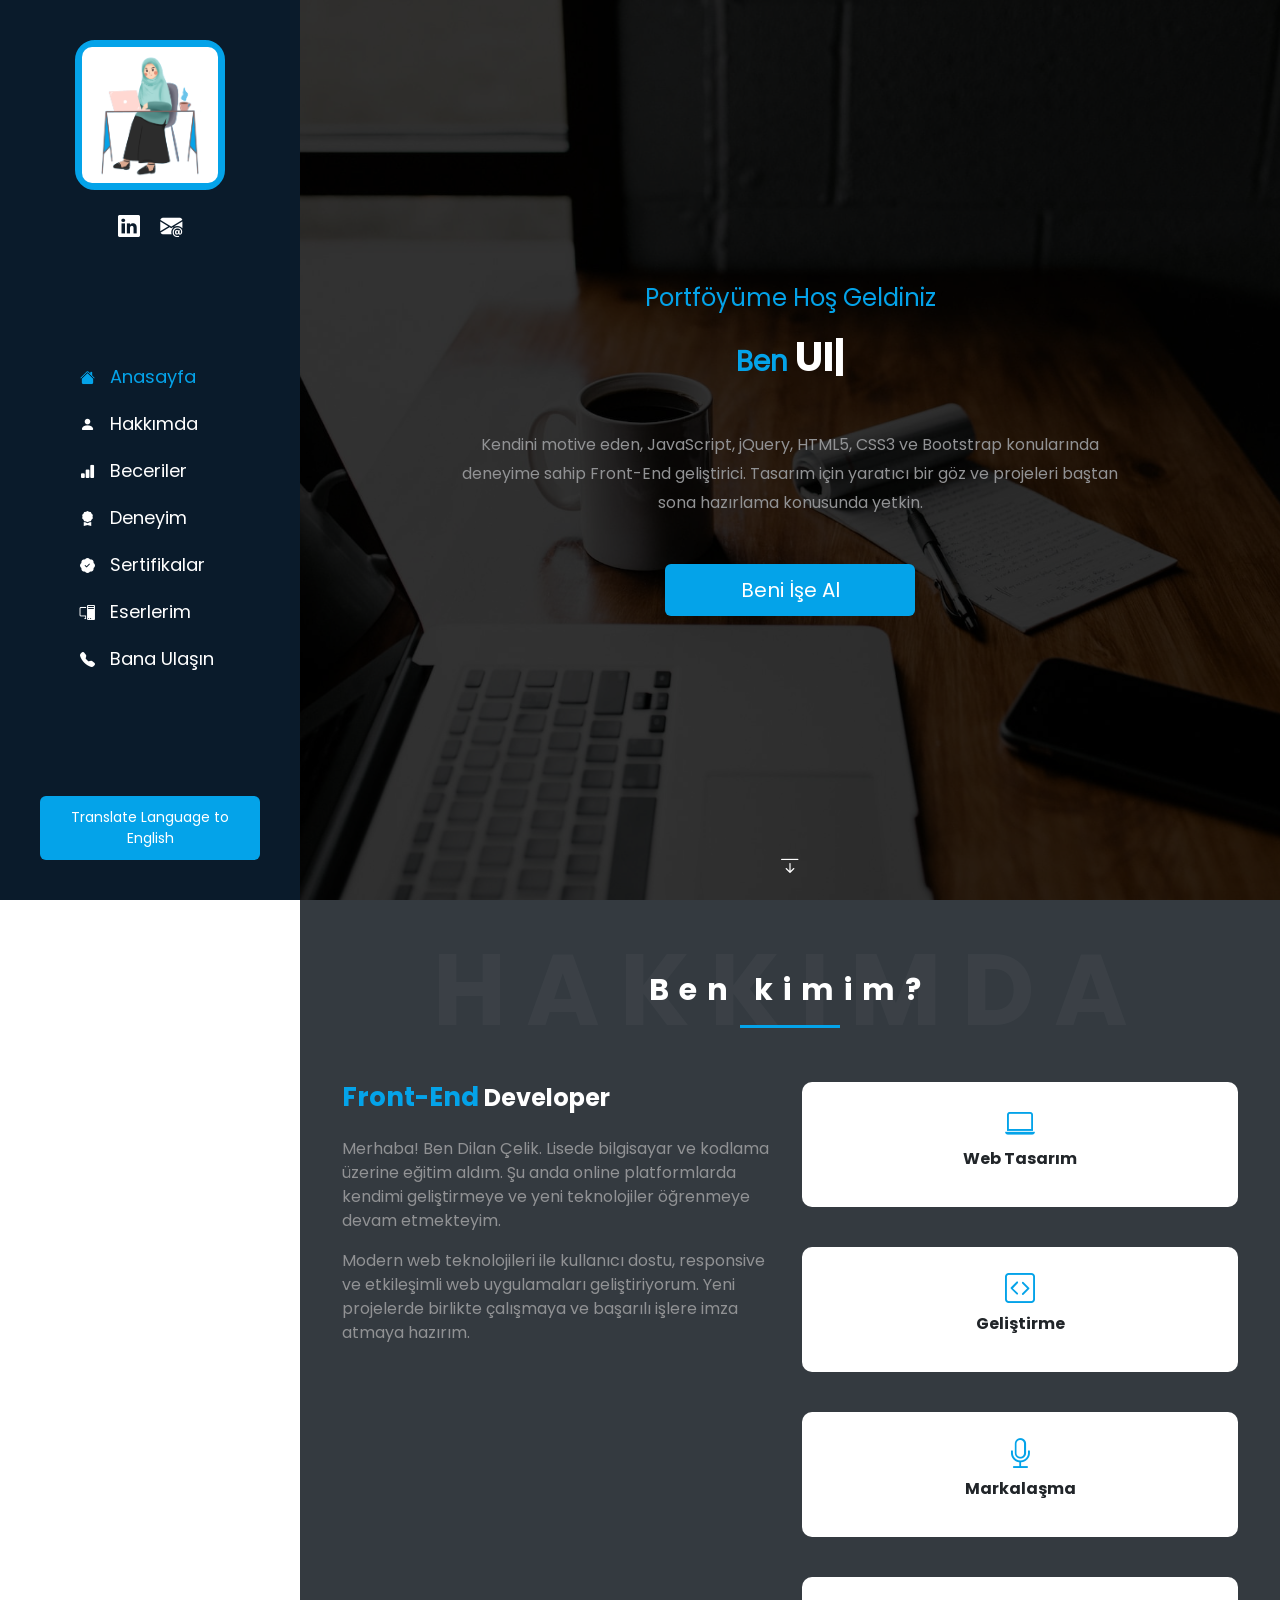
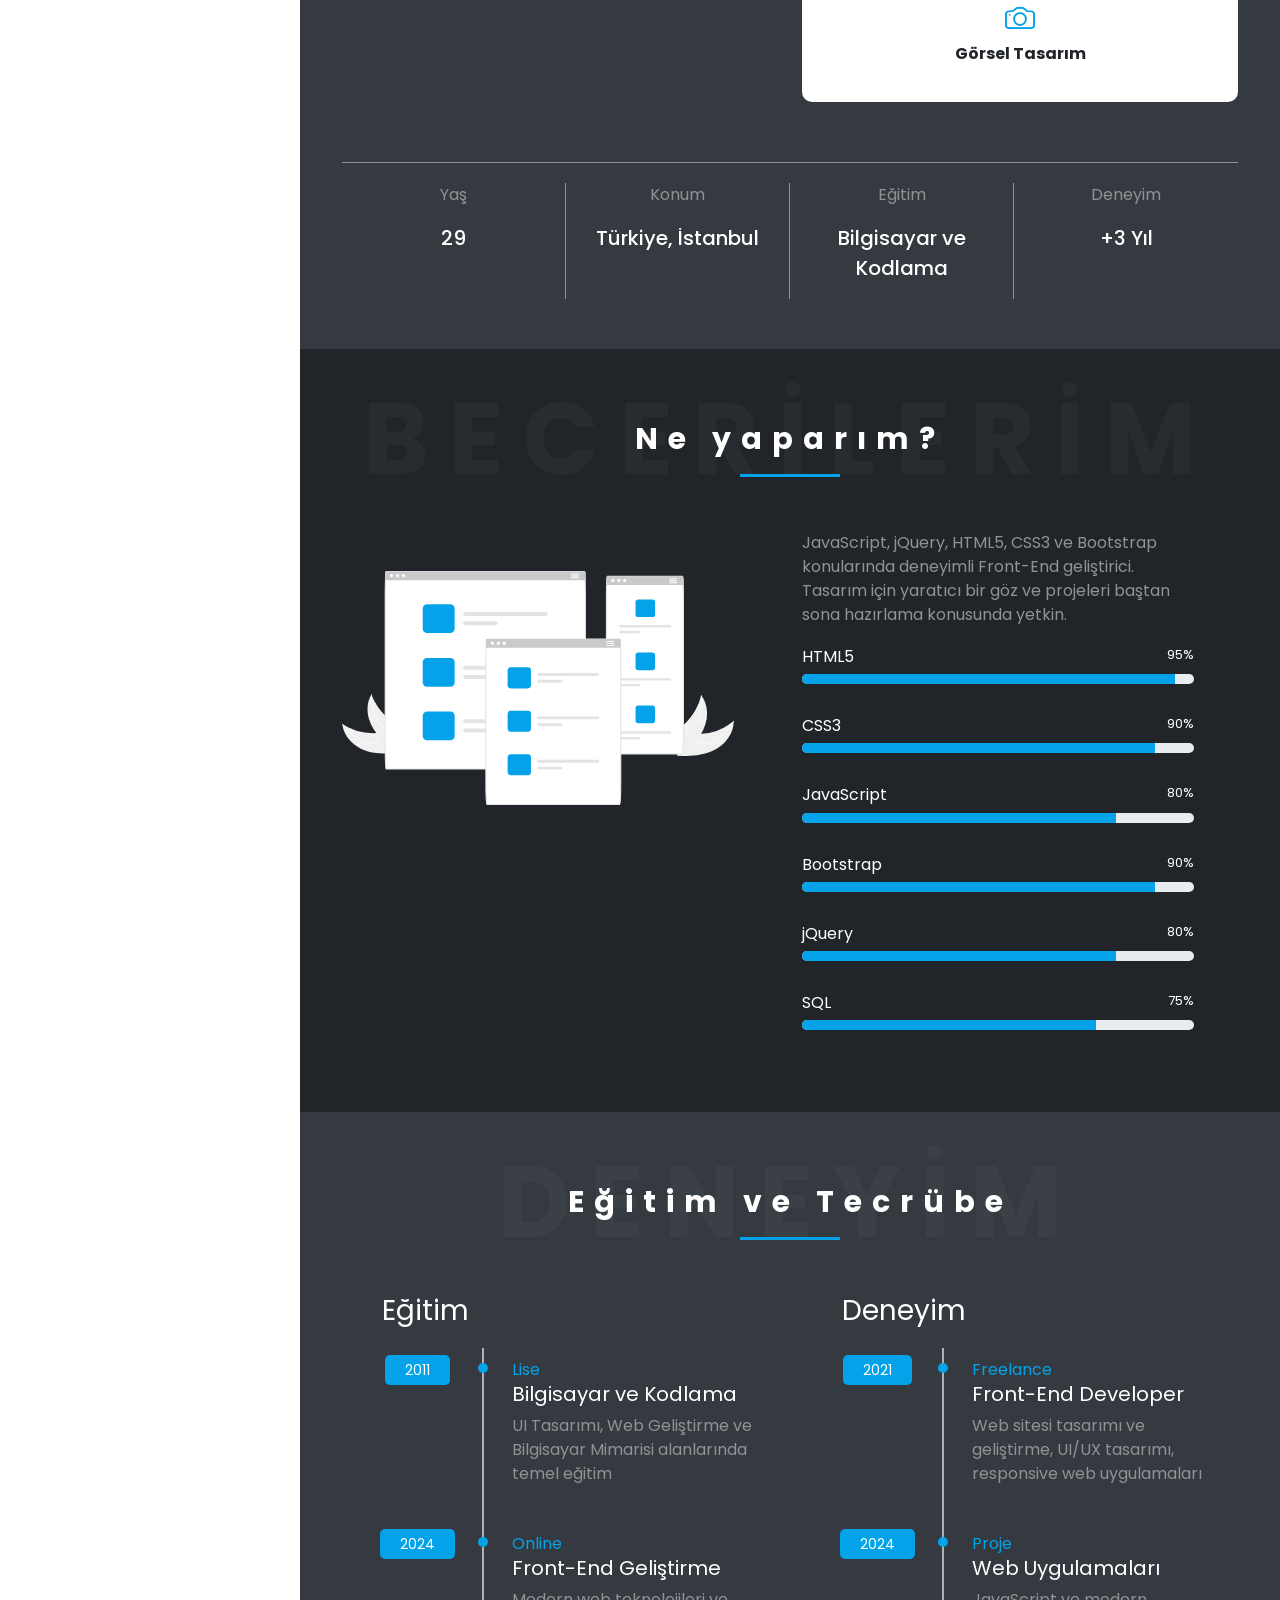
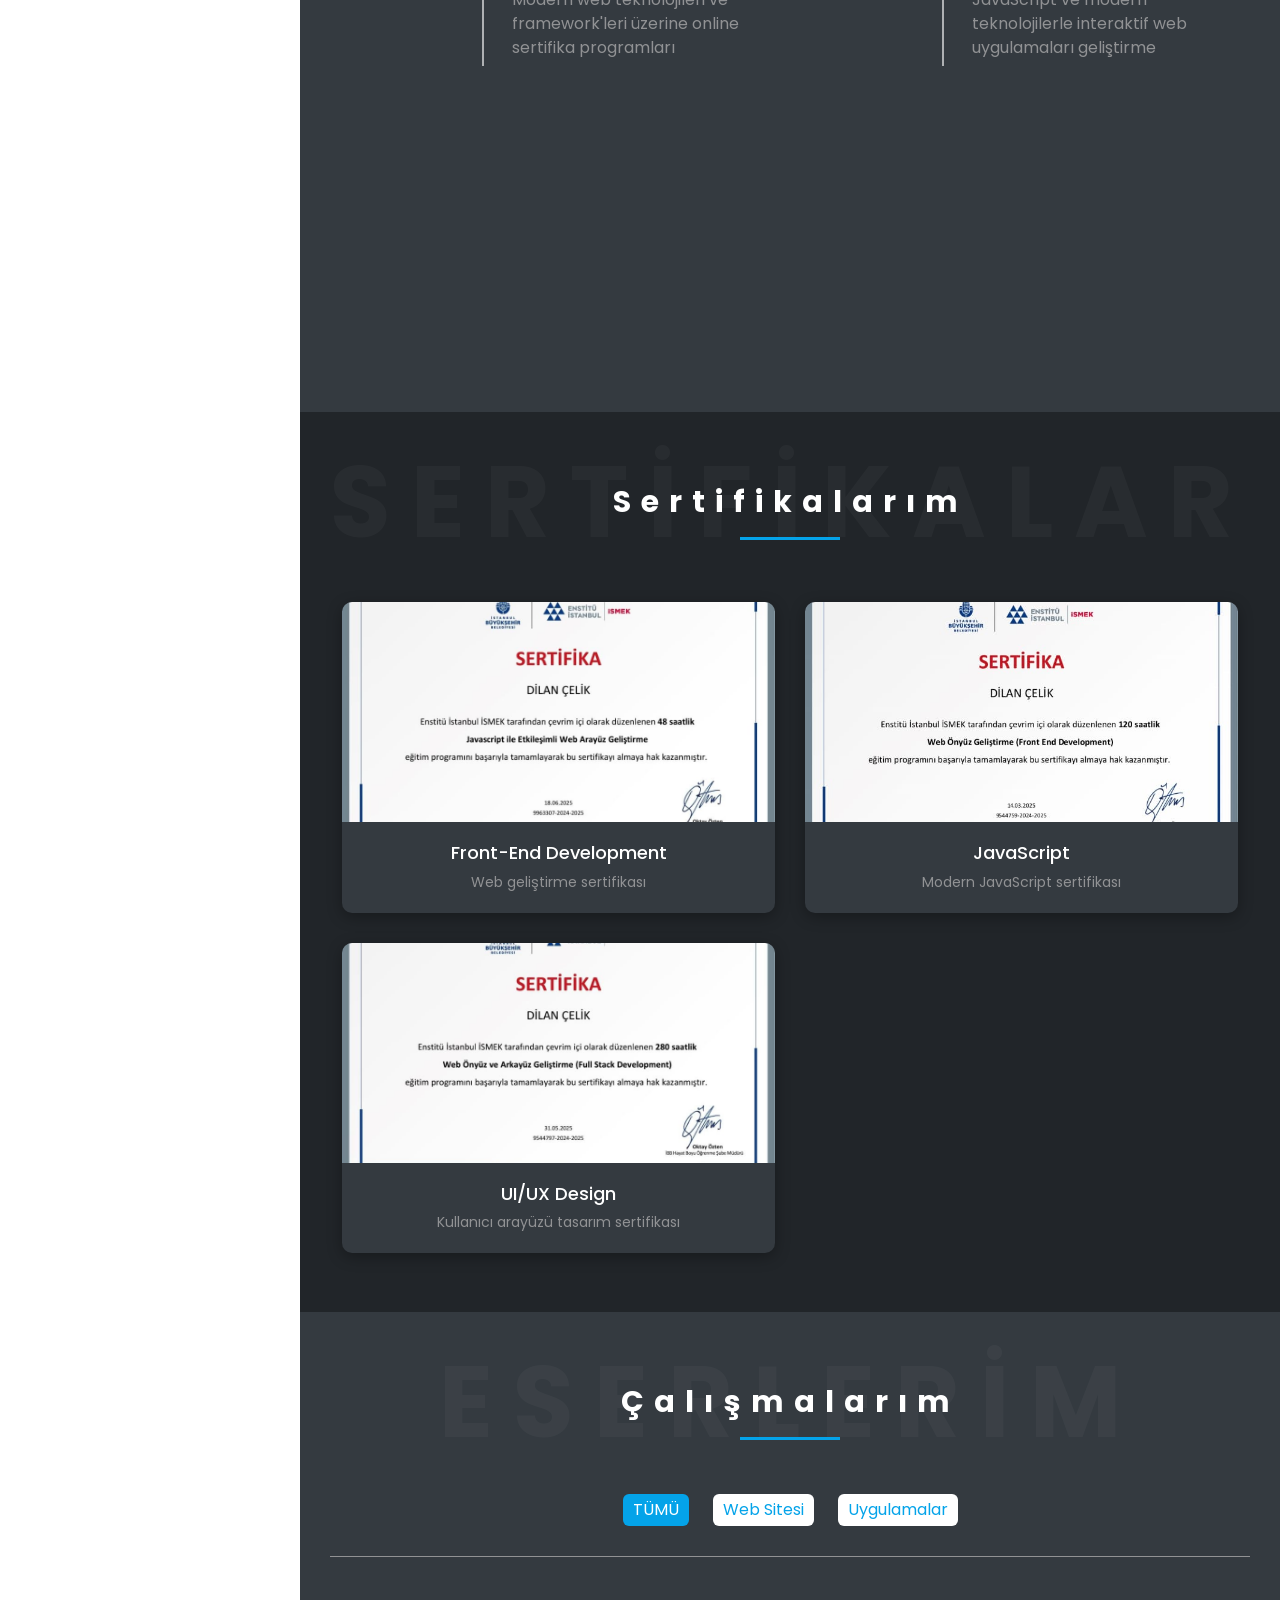
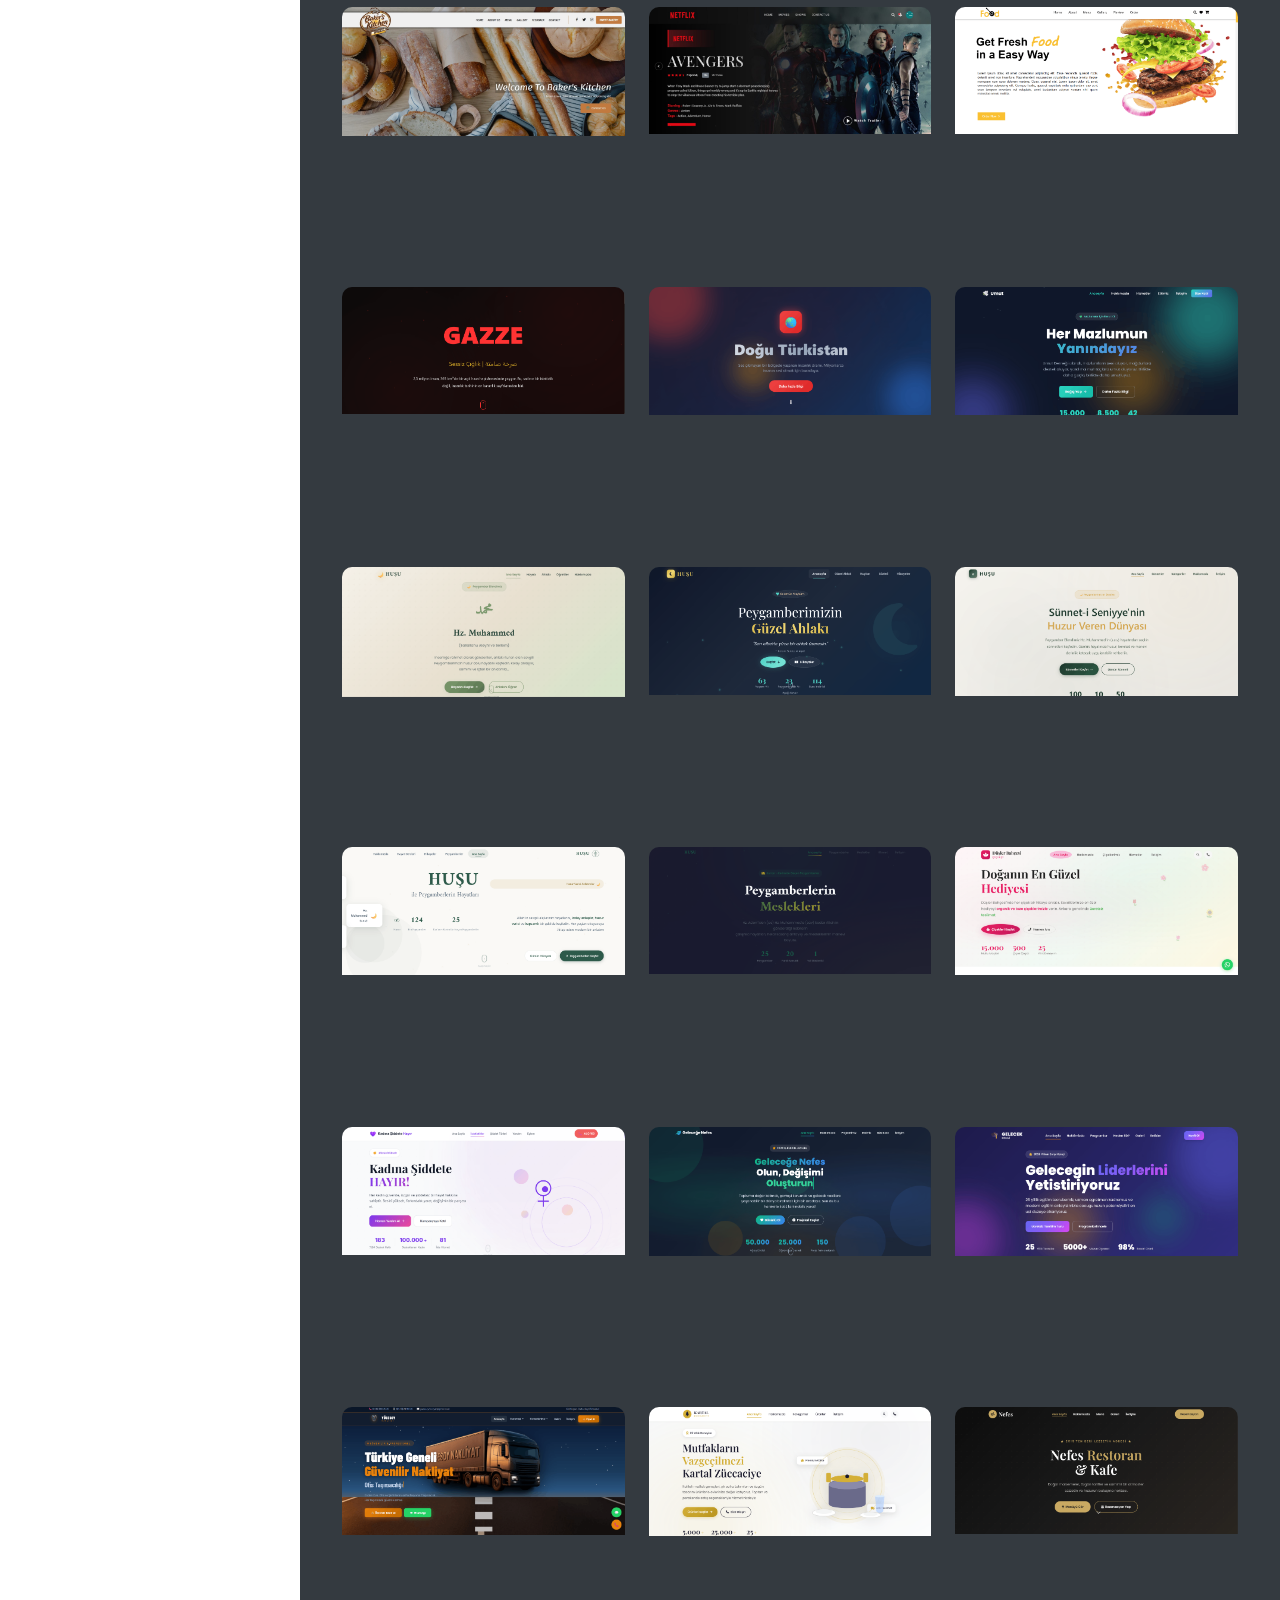
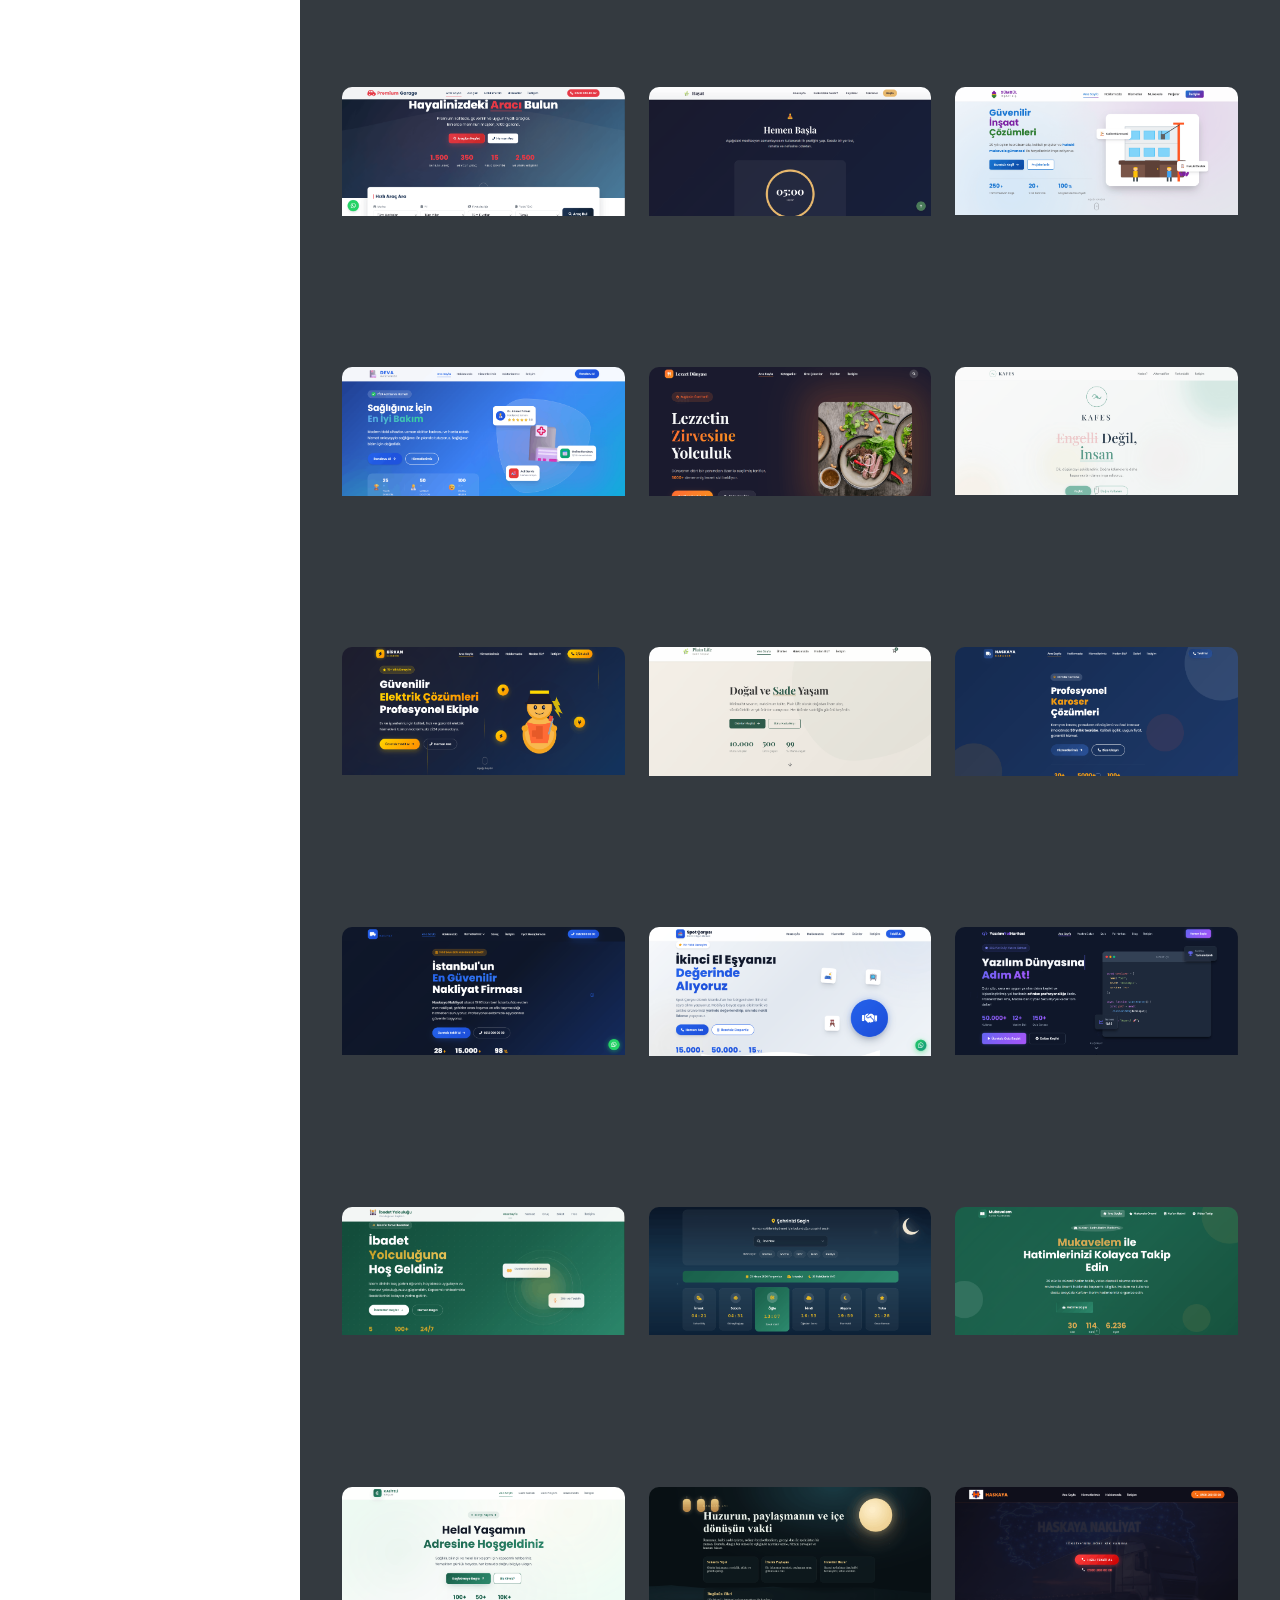
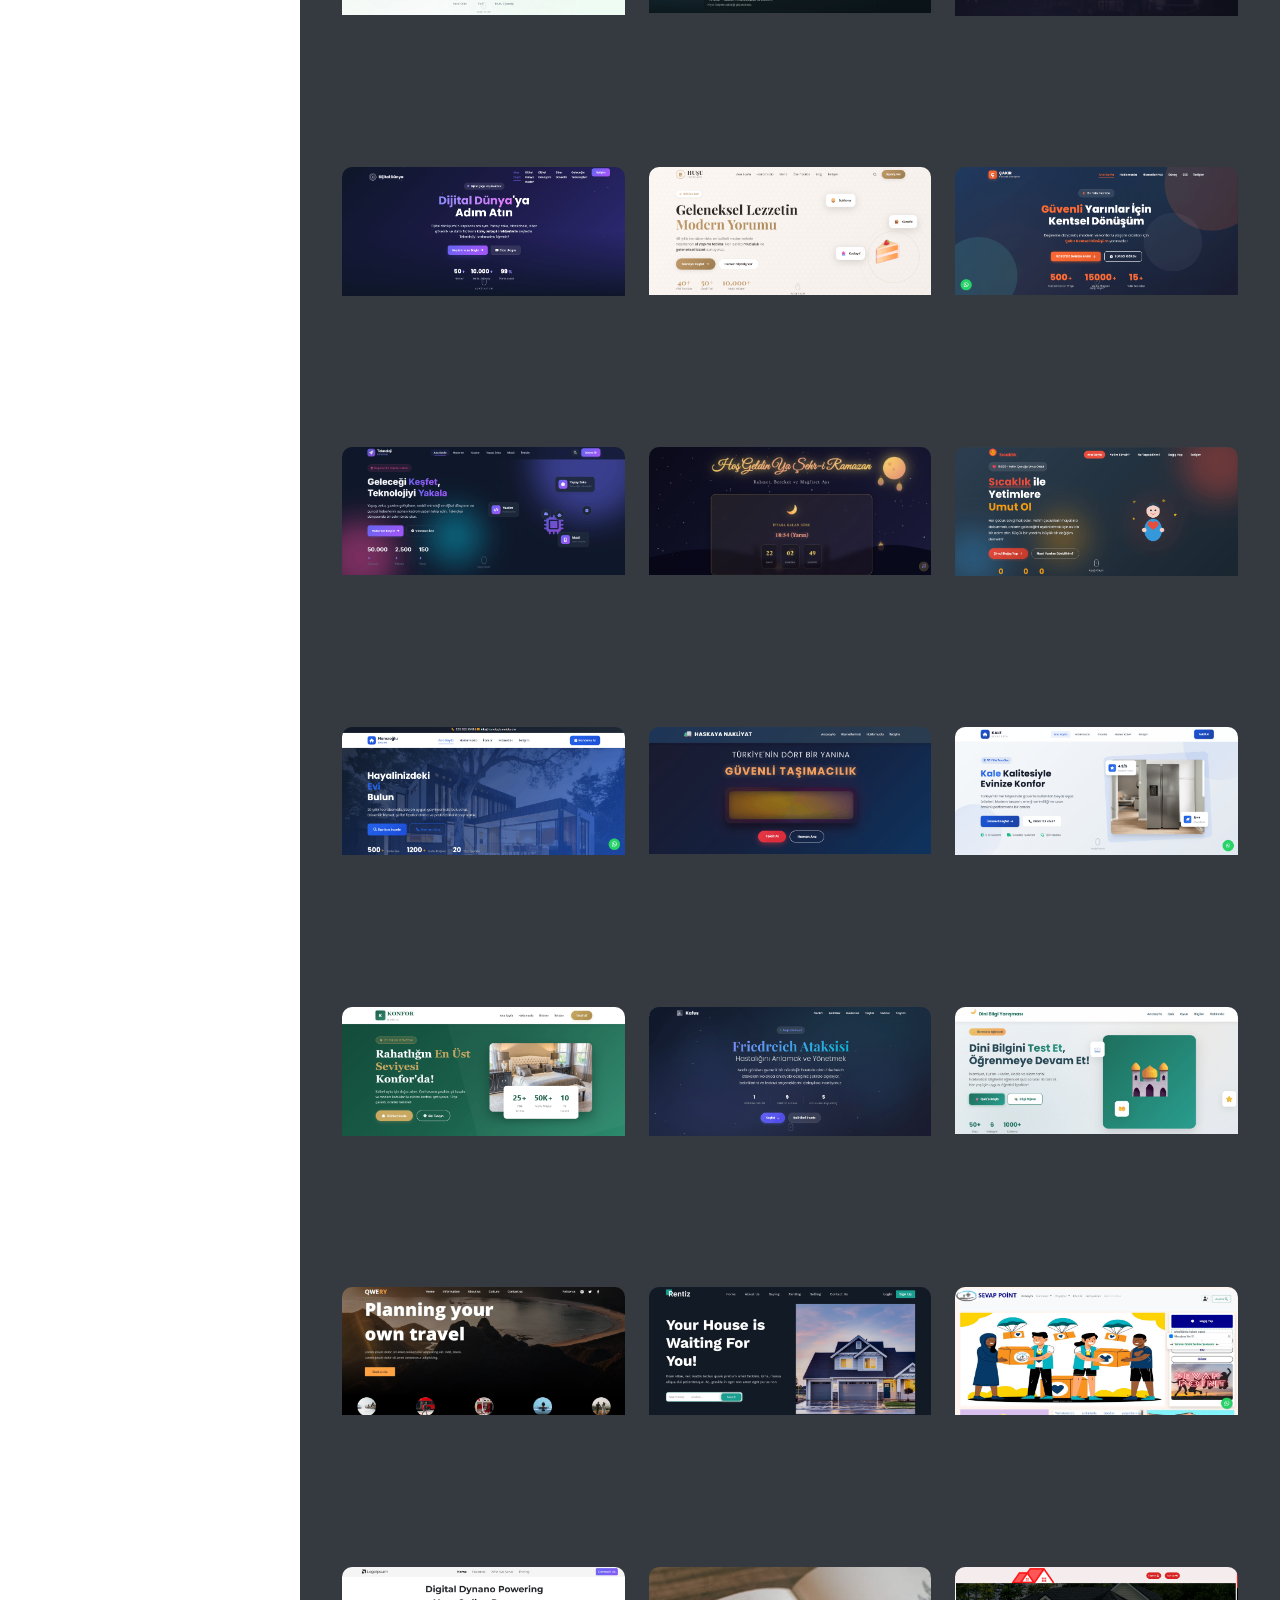
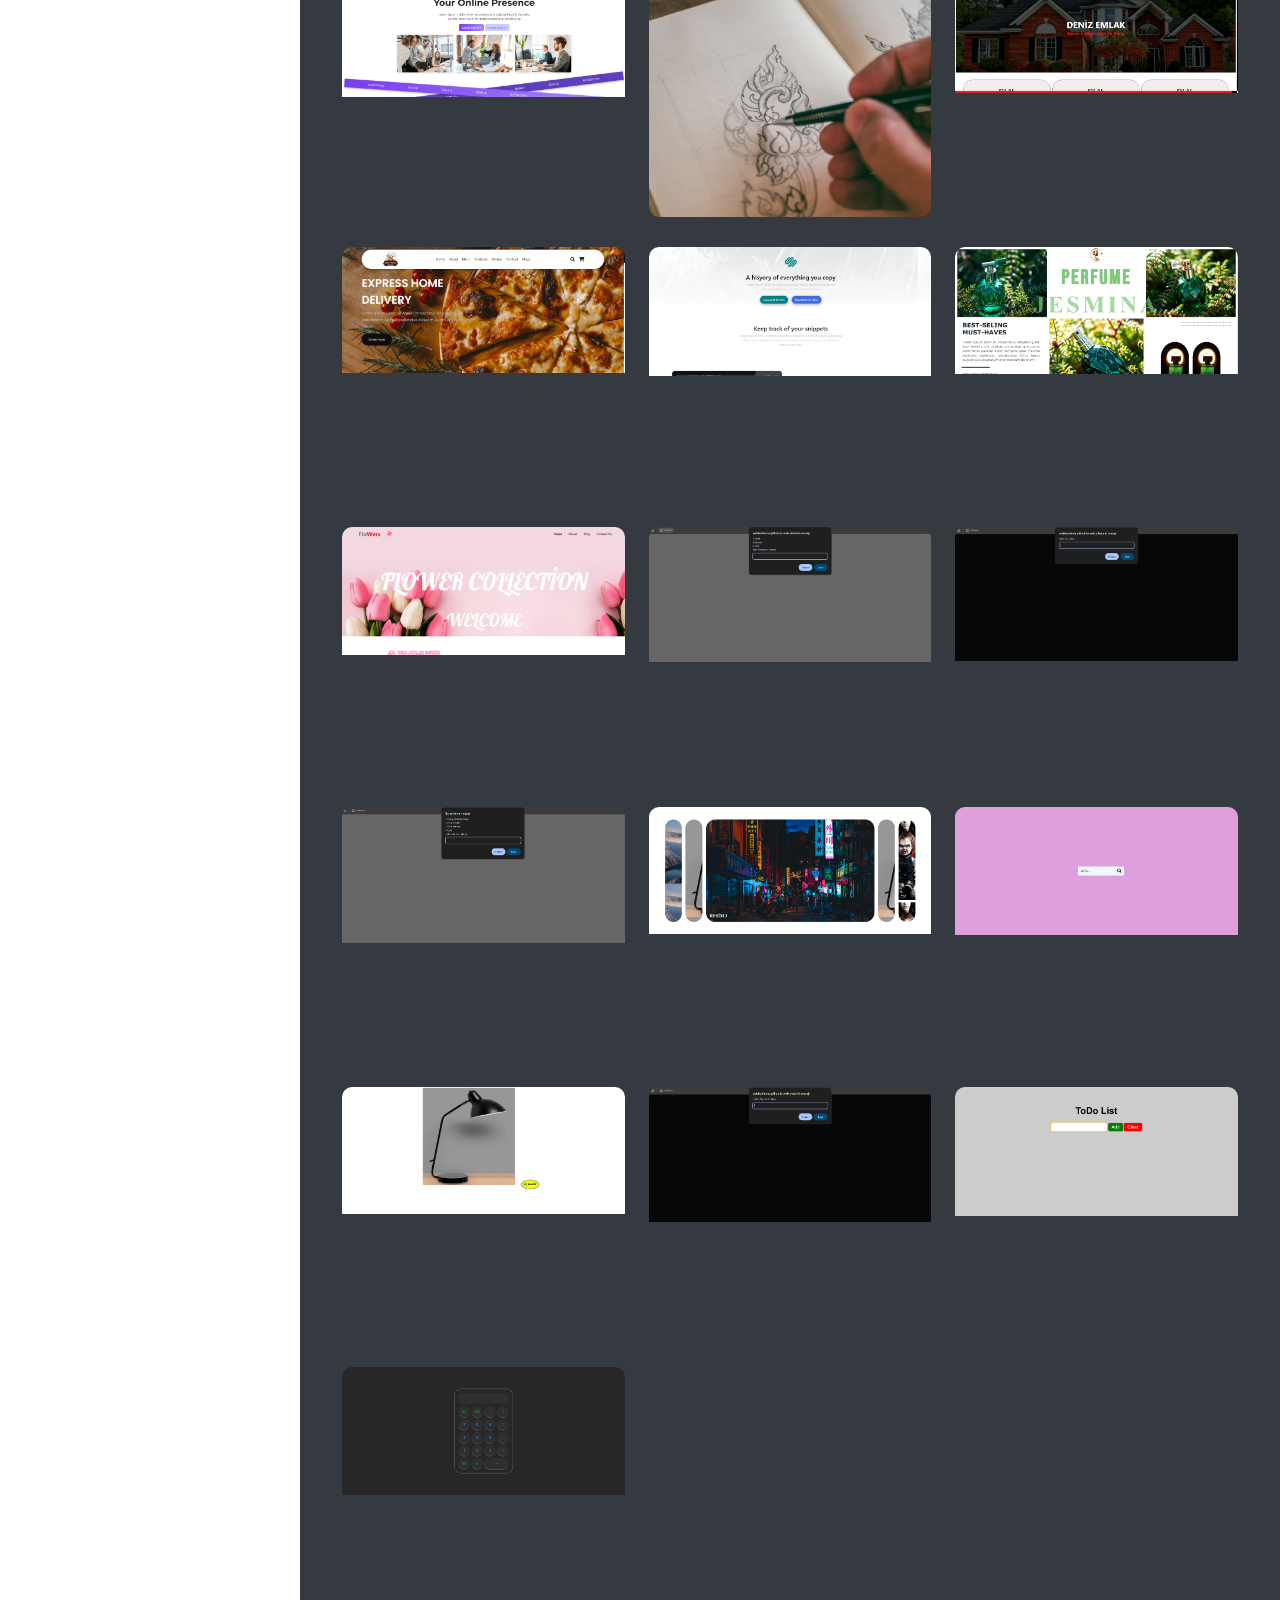
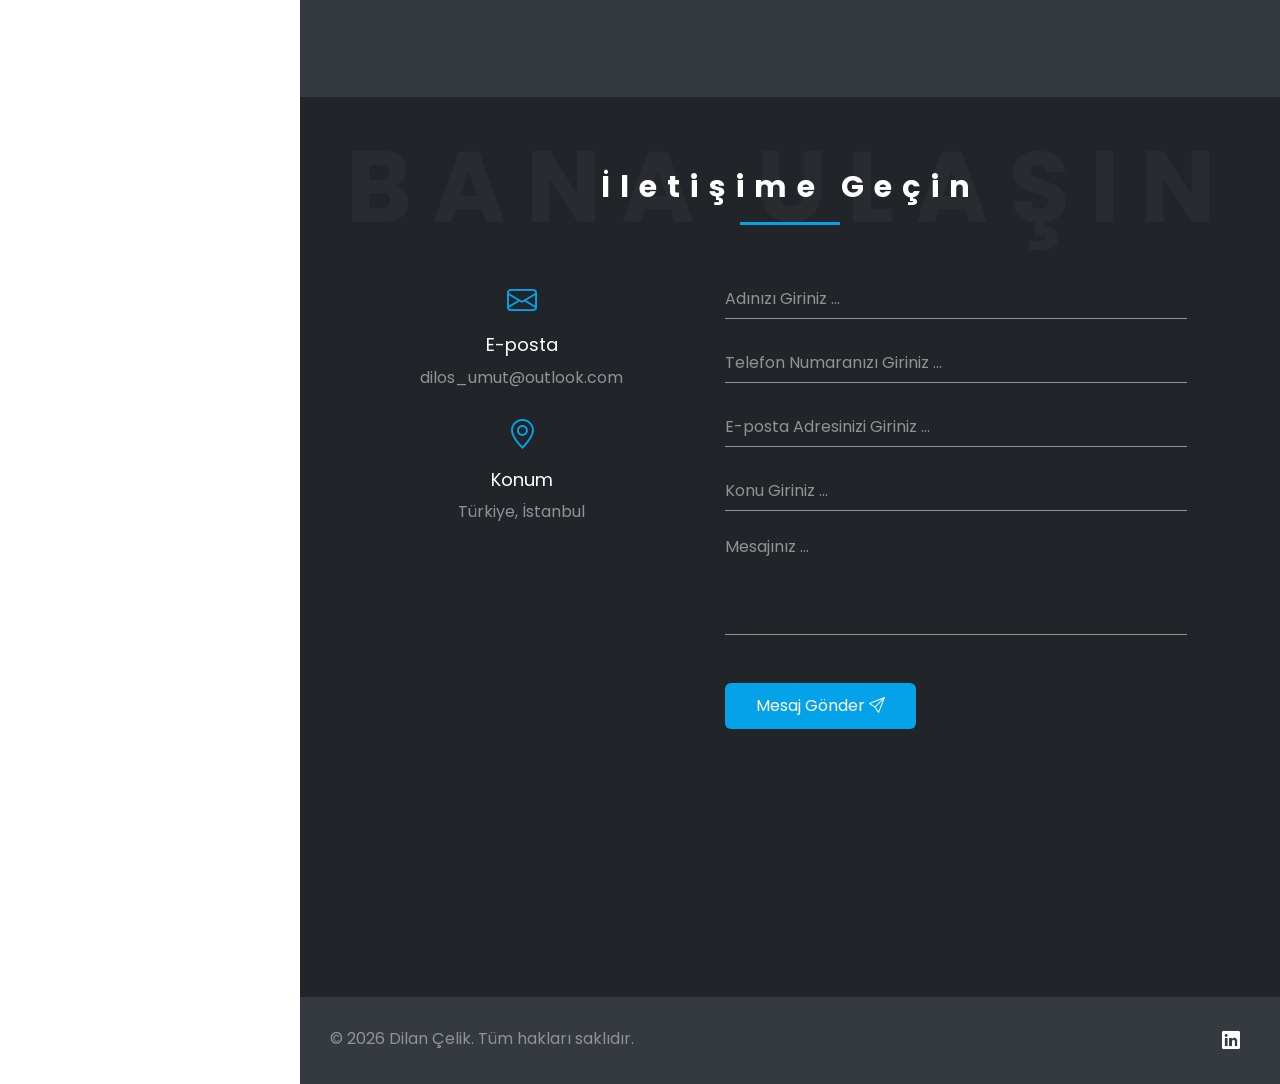
==== commit 8e3e32f8: "Update index.html" ====
--- a/index.html
+++ b/index.html
@@ -1198,7 +1198,7 @@
       
             <footer>
                 <div class="left-part">
-                    <p>&copy; 2024 Dilan Çelik. Tüm hakları saklıdır.</p>
+                    <p>&copy; 2026 Dilan Çelik. Tüm hakları saklıdır.</p>
                 </div>
                 <div class="right-part">
                     <div class="social-links">
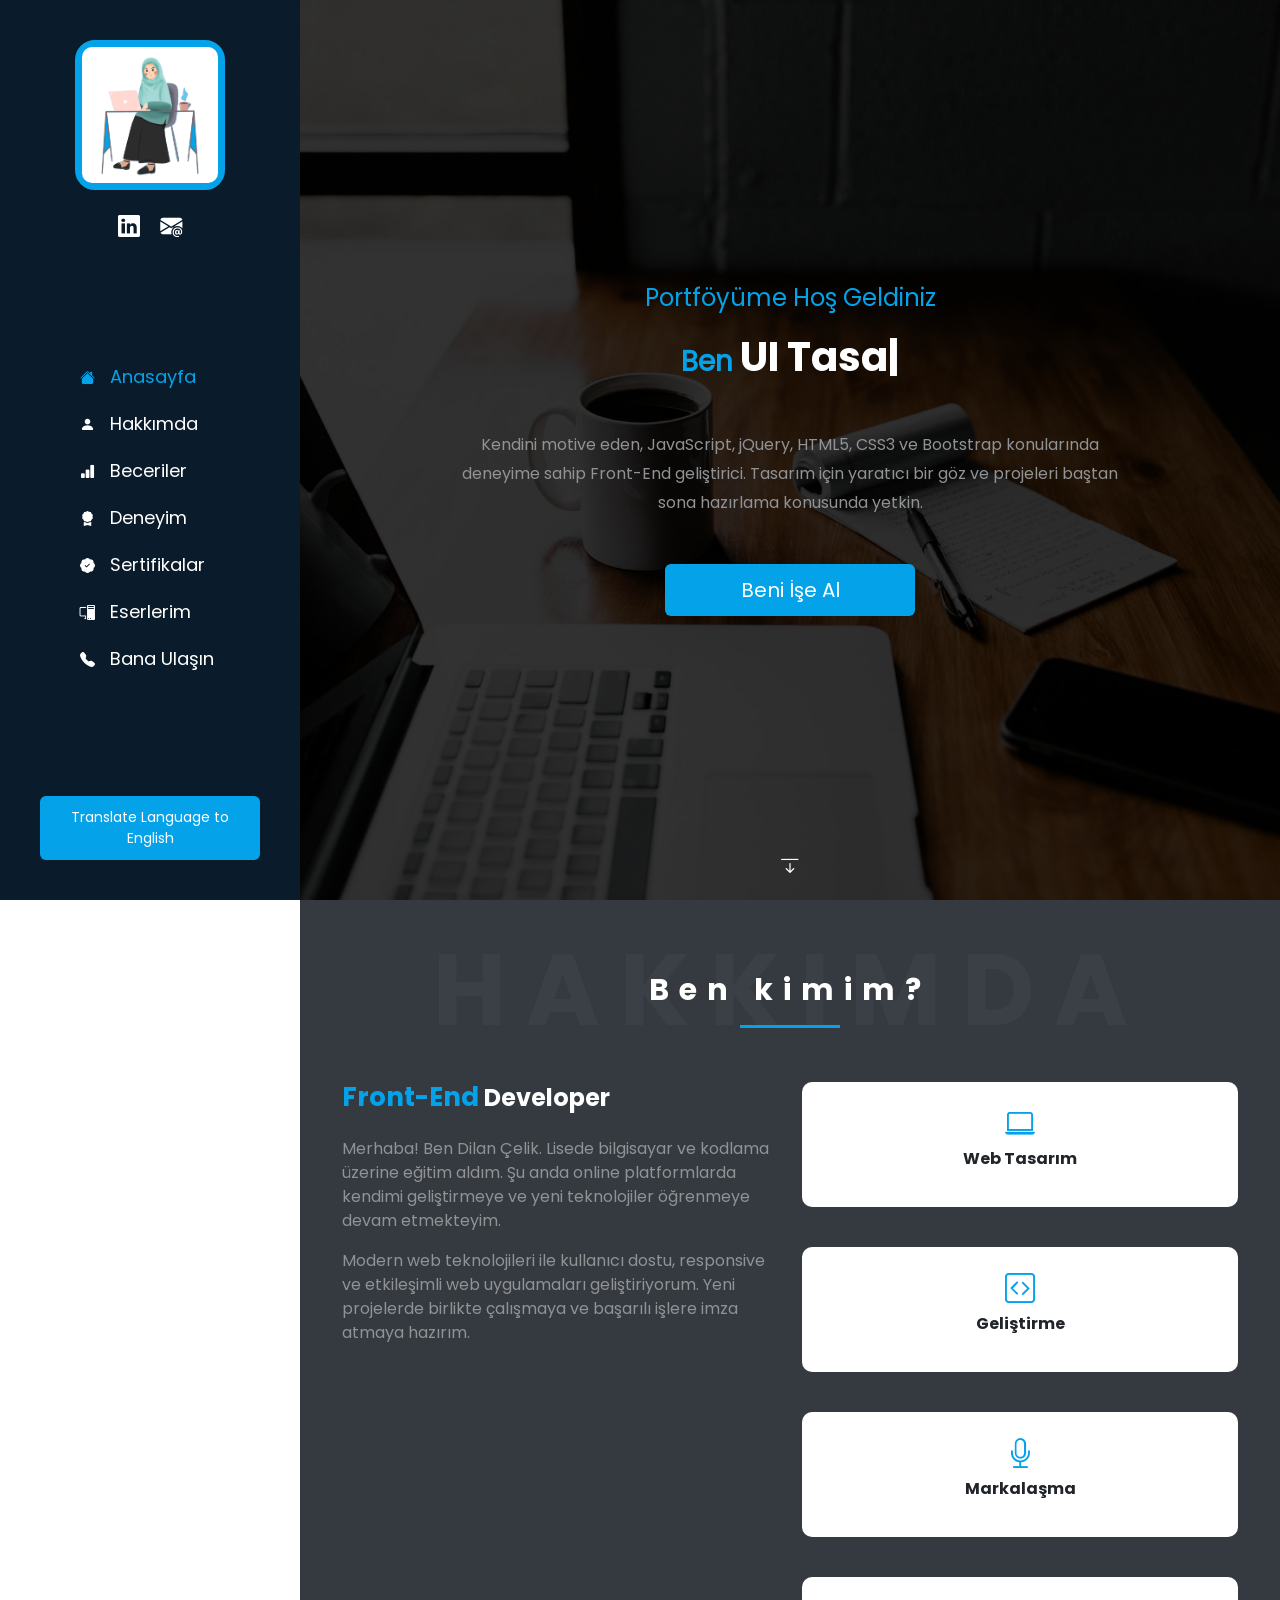
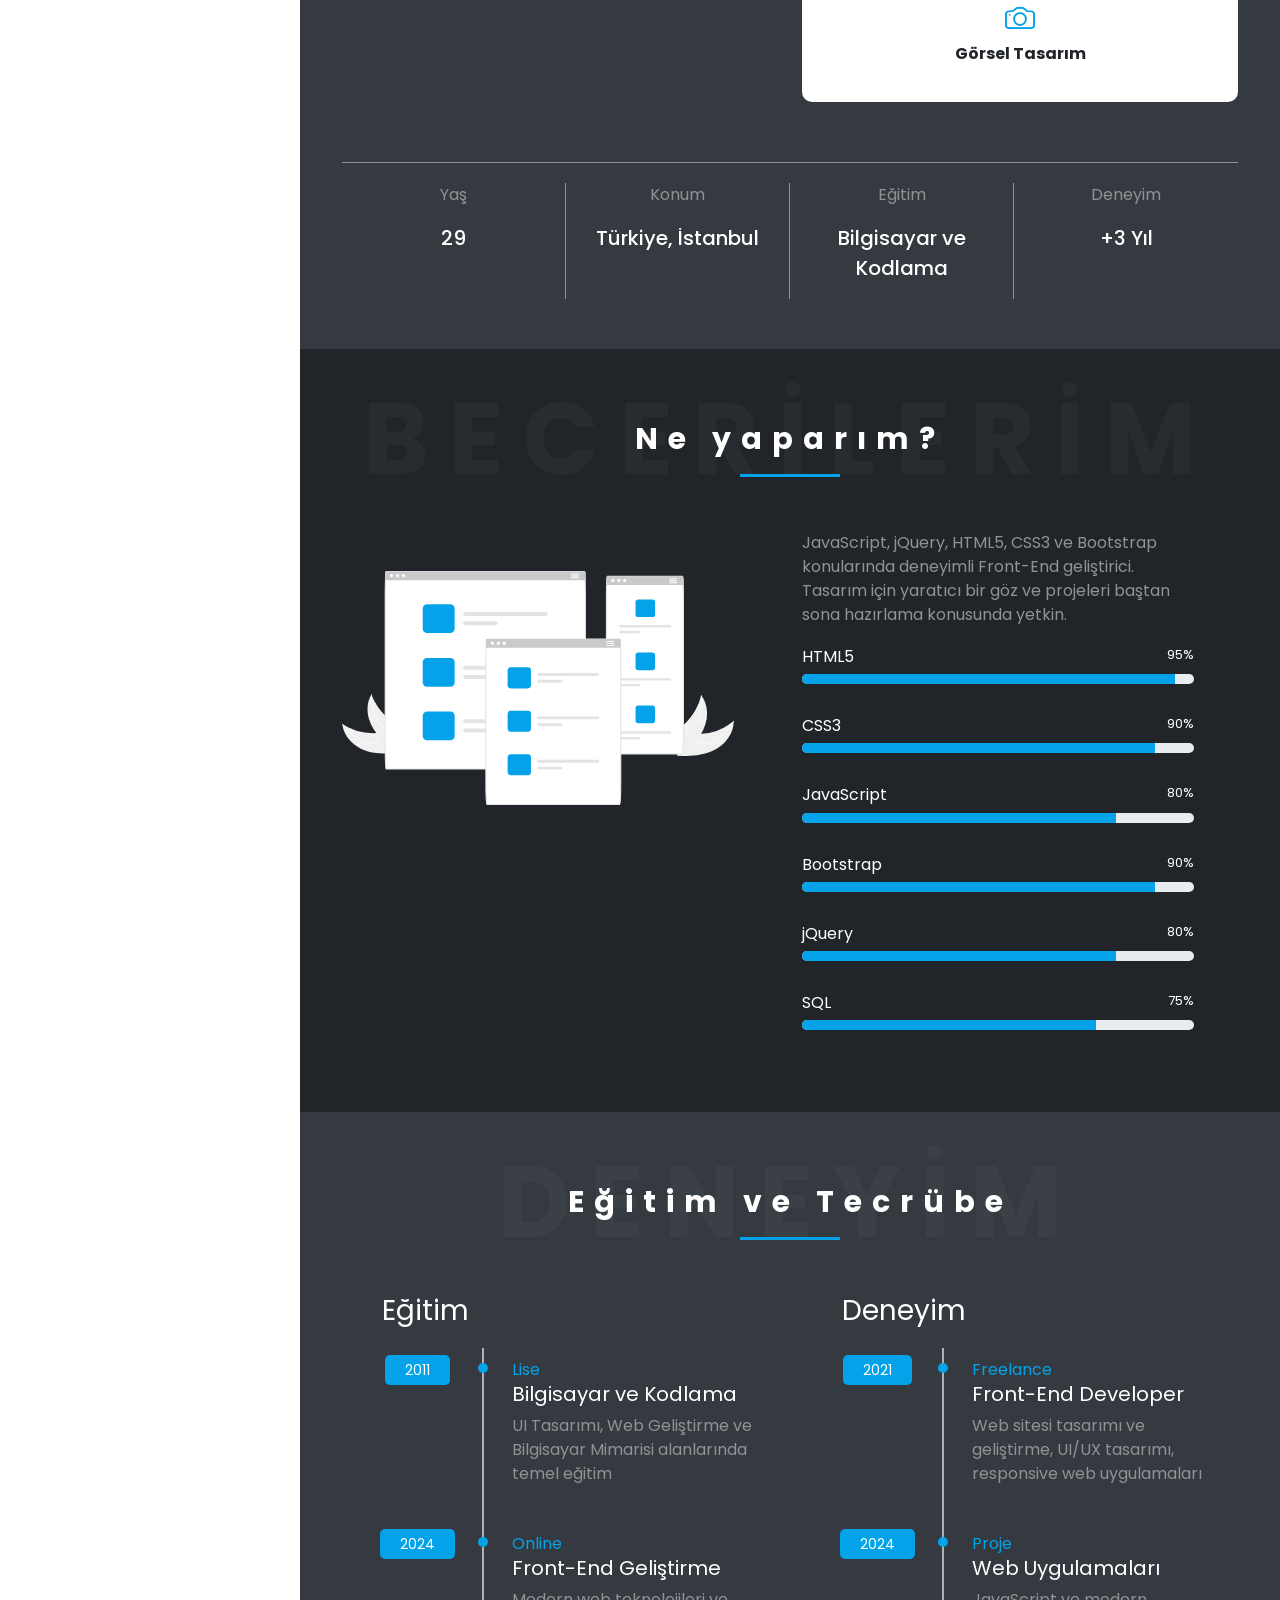
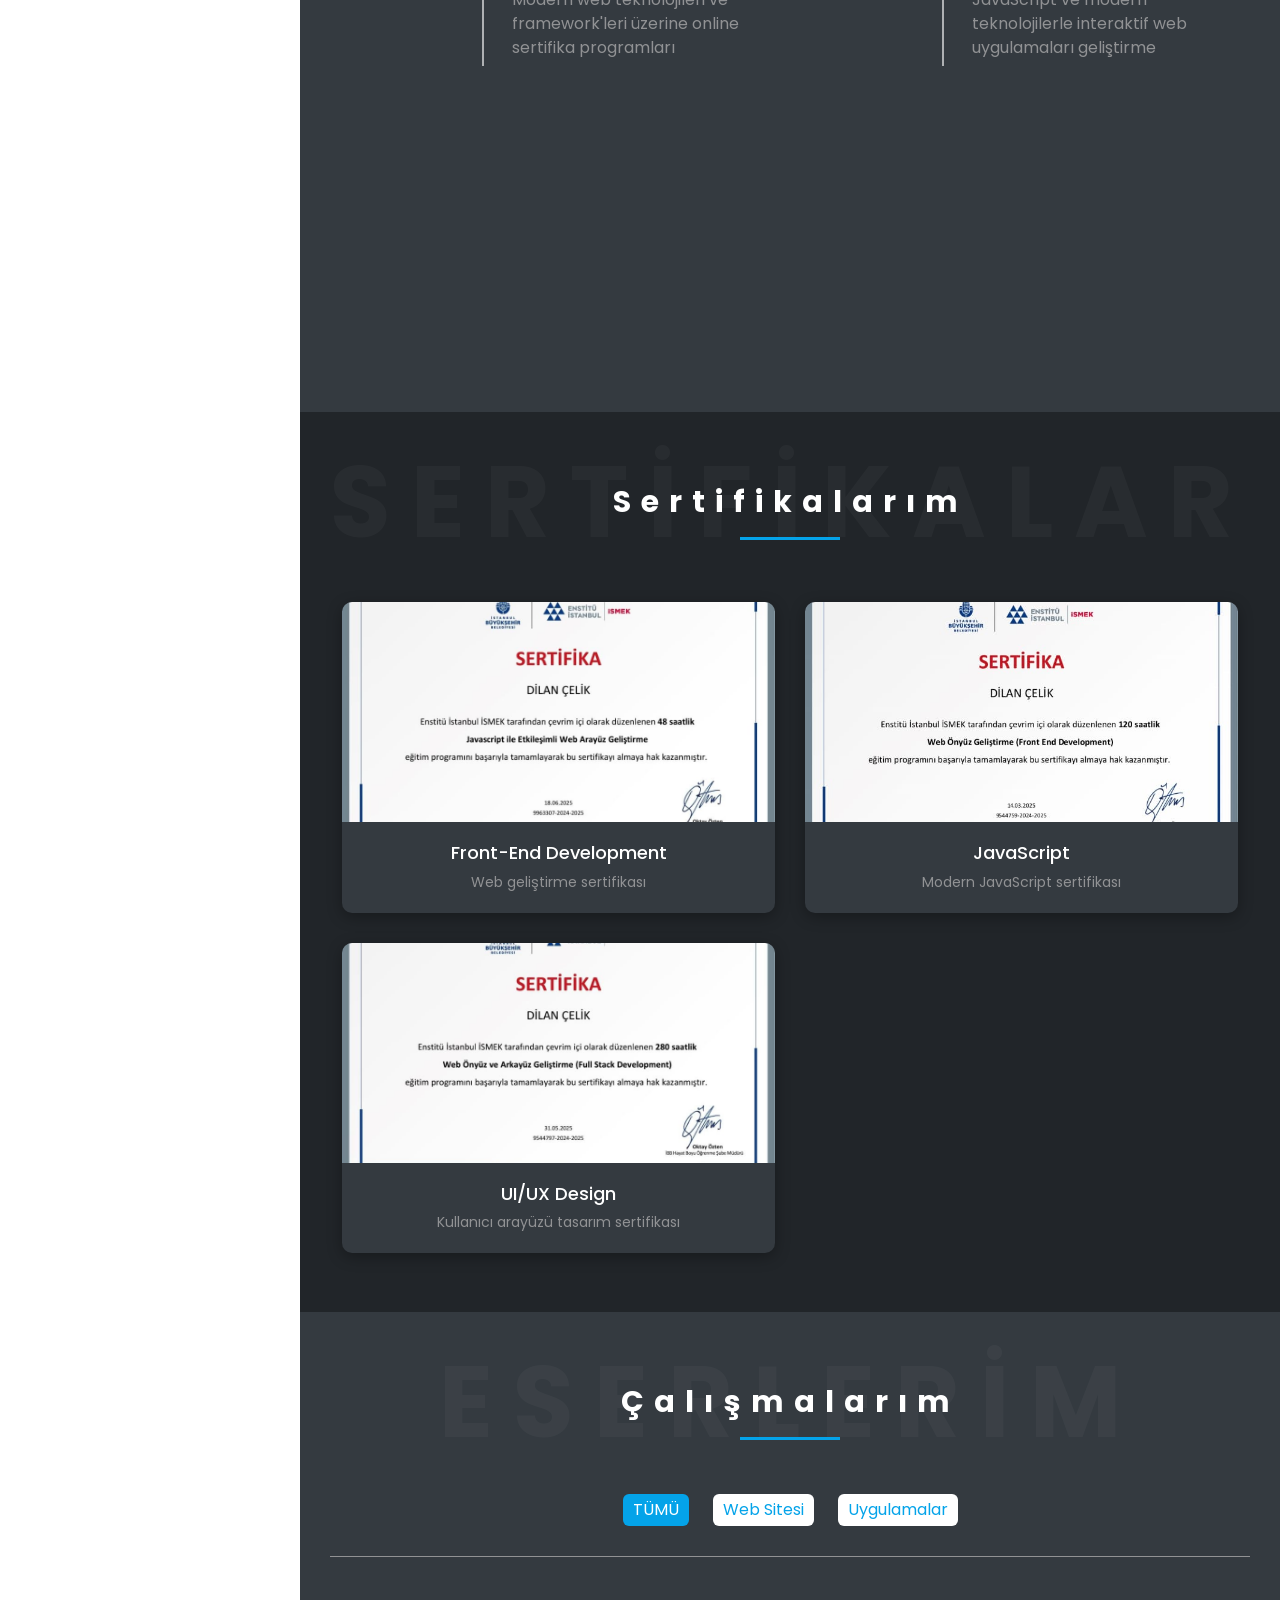
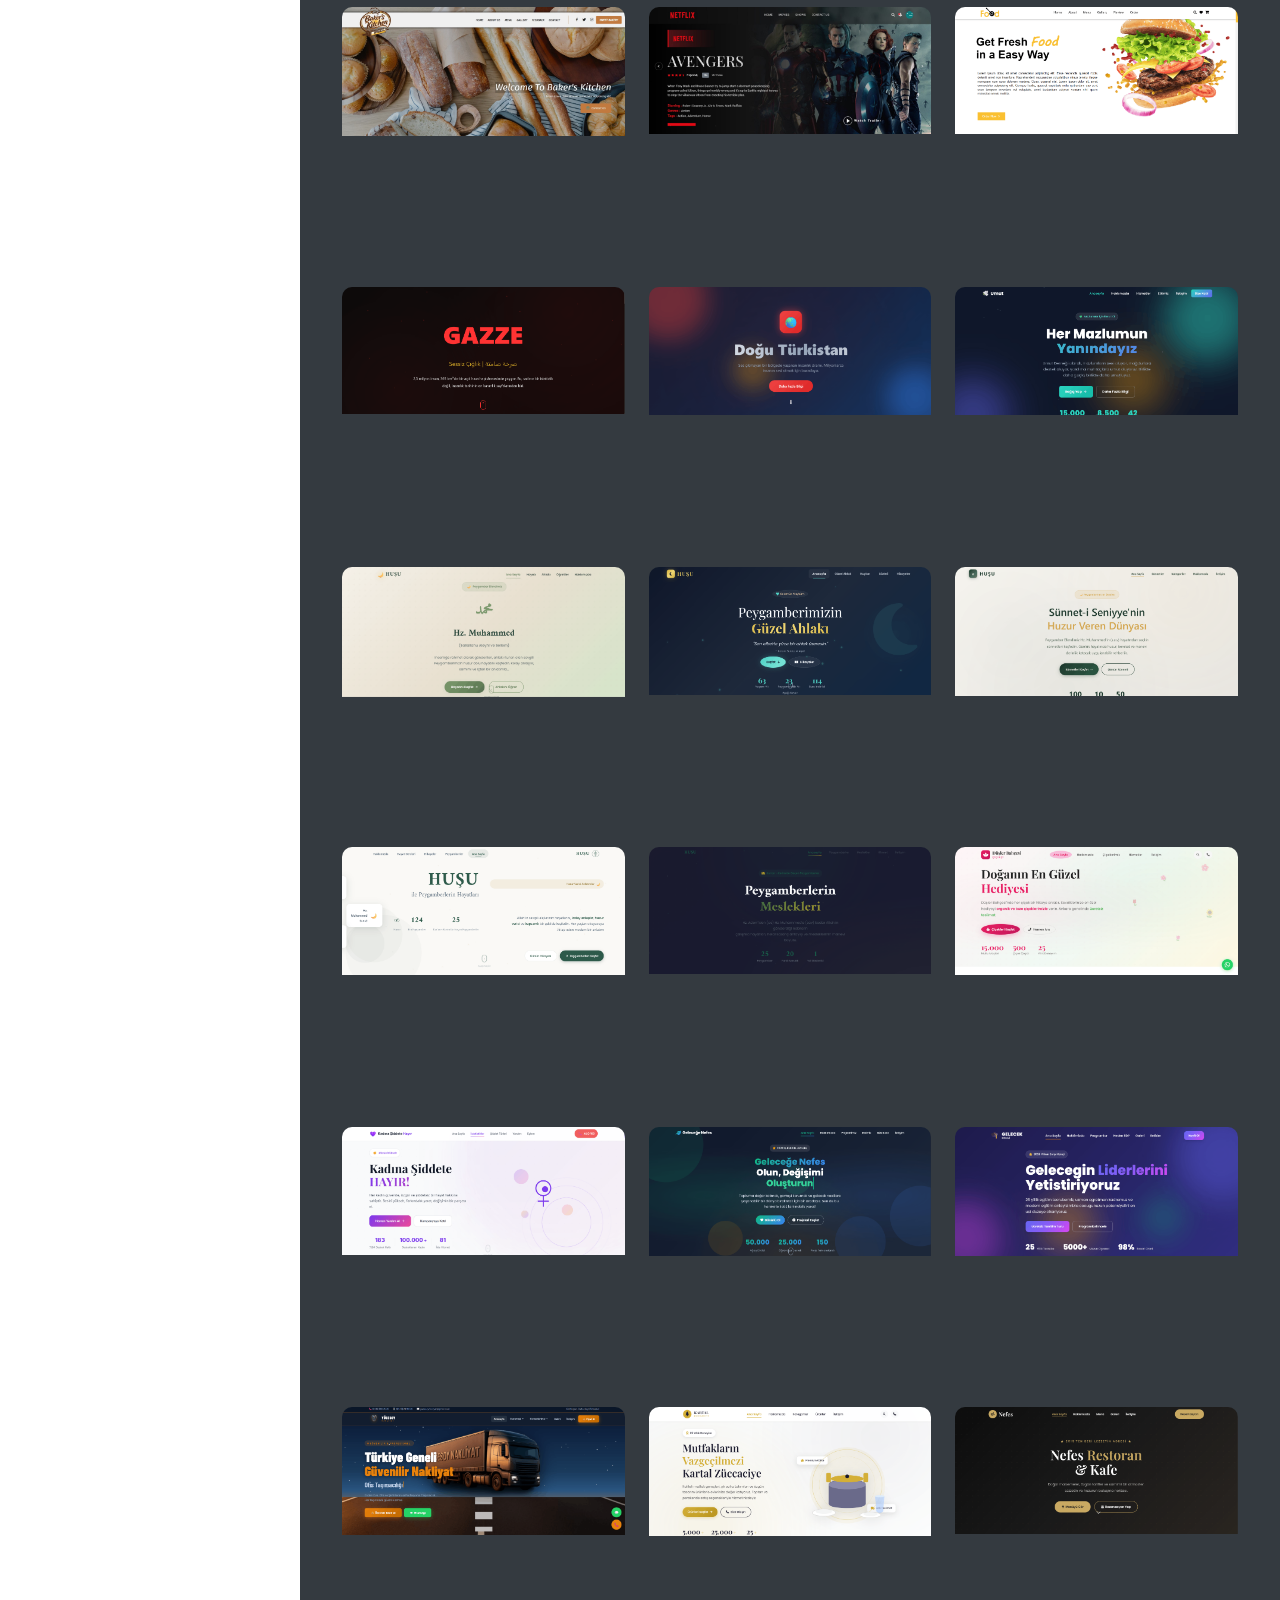
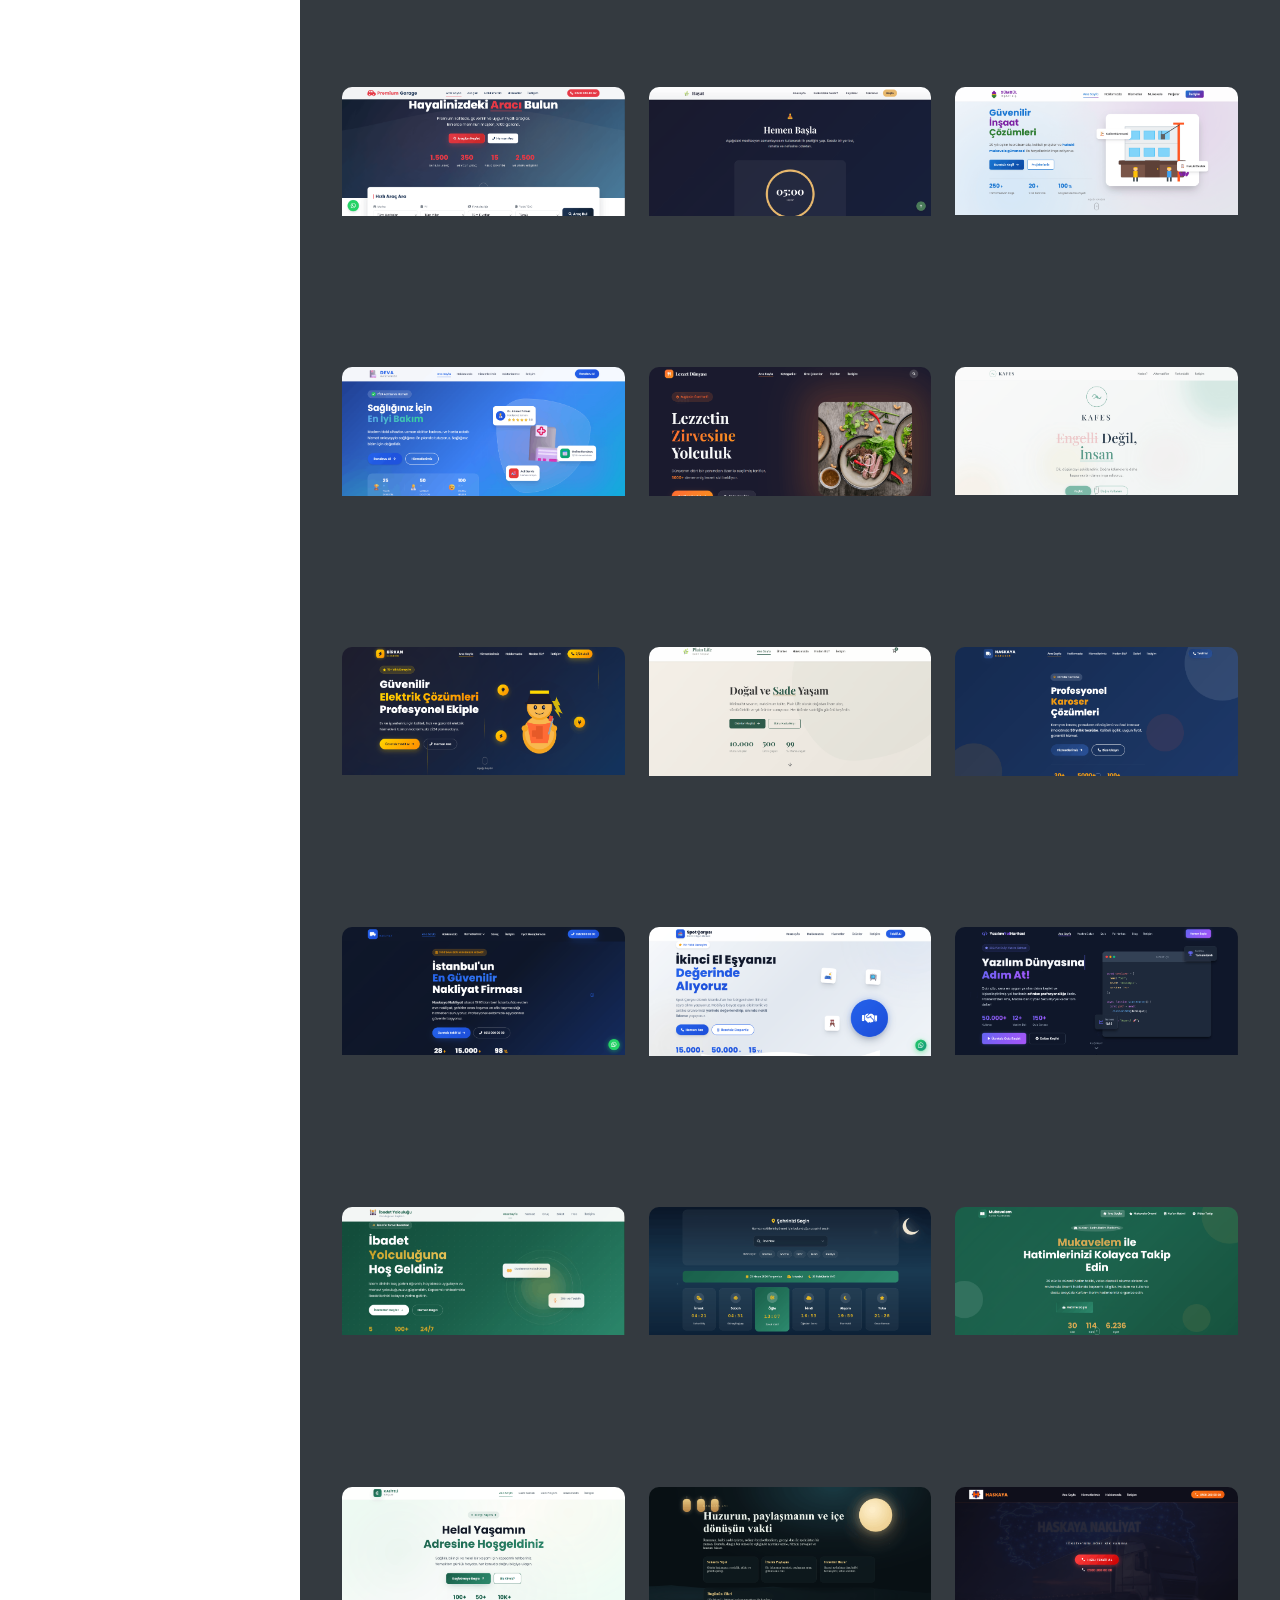
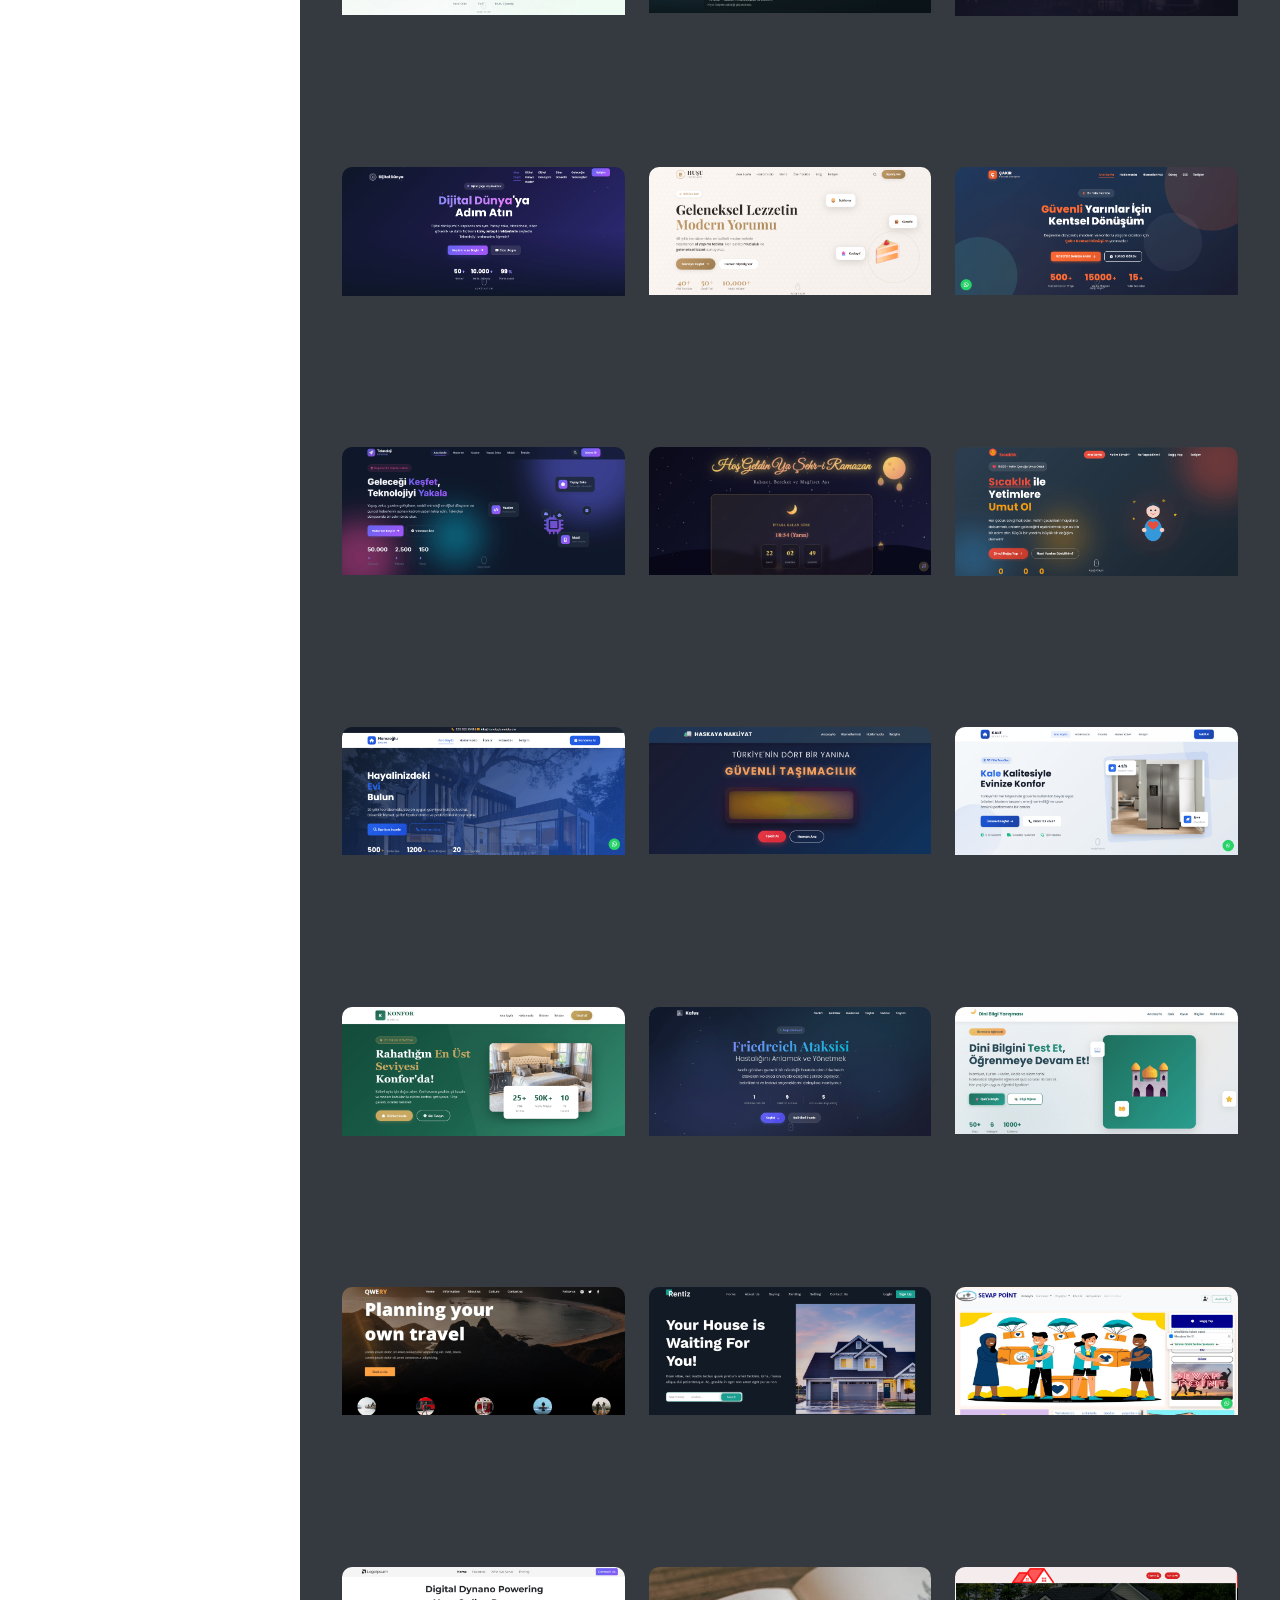
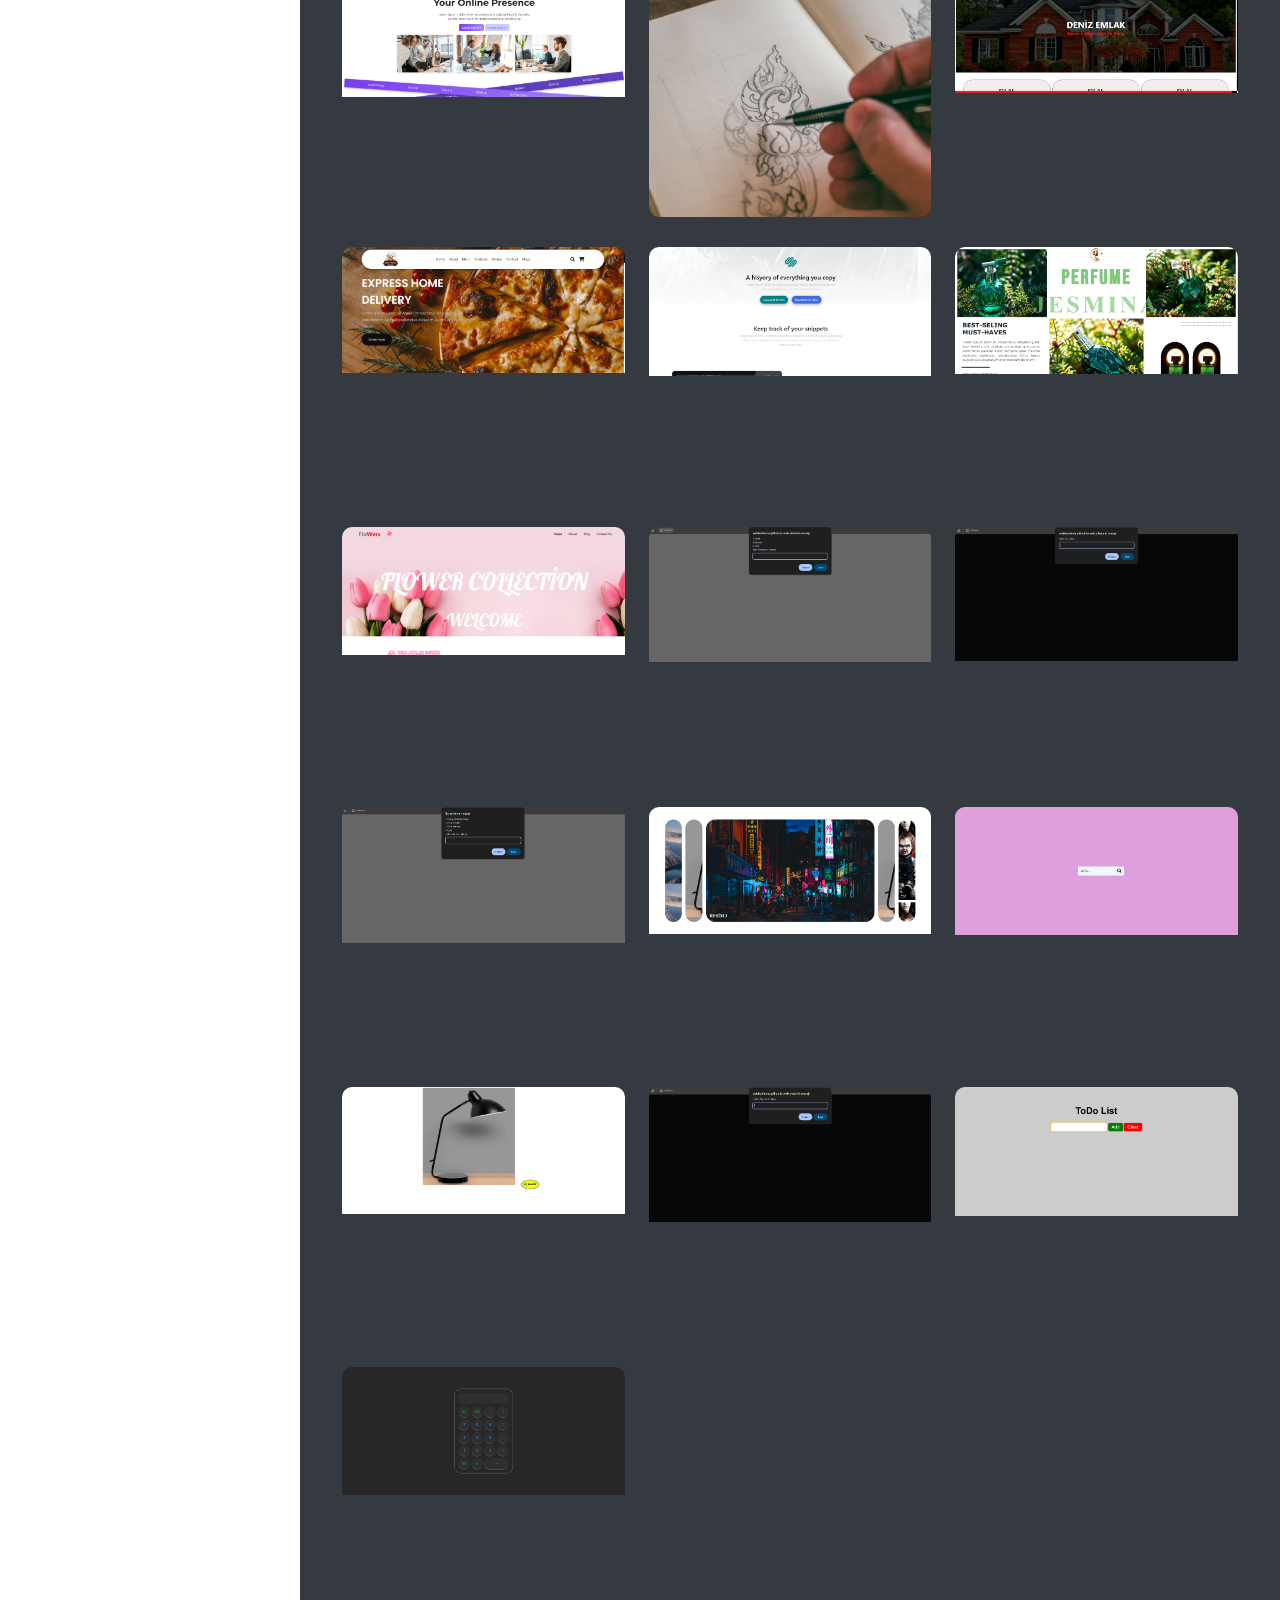
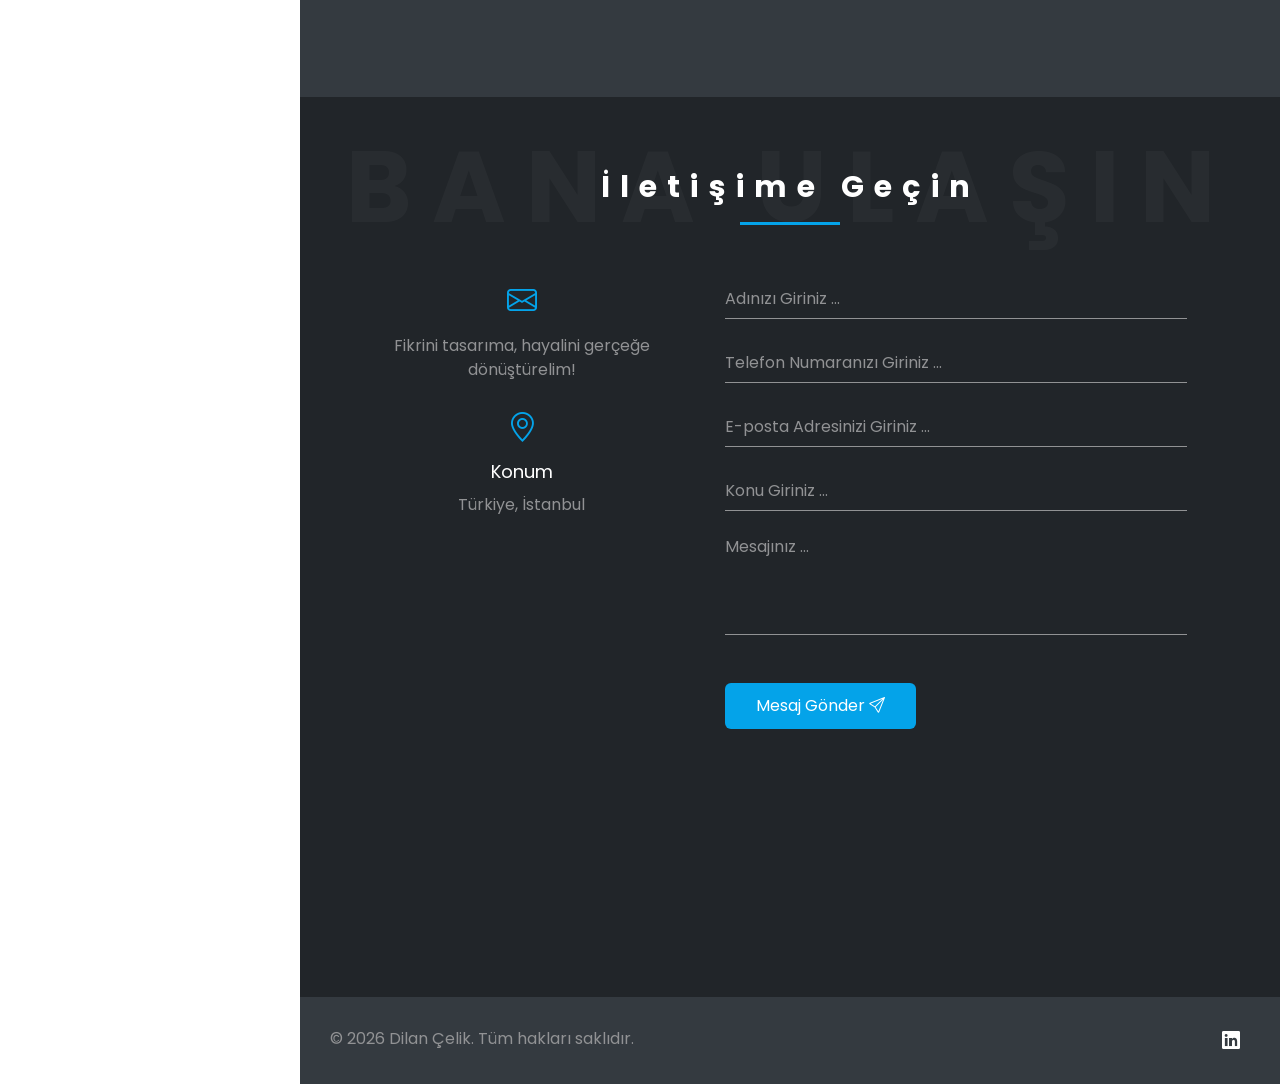
==== commit a105eca0: "Update index.html" ====
--- a/index.html
+++ b/index.html
@@ -1157,8 +1157,8 @@
                           
                                 <div class="box">
                                     <i class="bi bi-envelope"></i>
-                                    <h3>E-posta</h3>
-                                    <p>dilos_umut@outlook.com</p>
+                                    <h3></h3>
+                                    <p>Fikrini tasarıma, hayalini gerçeğe dönüştürelim!</p>
                                 </div>
                                 <div class="box">
                                     <i class="bi bi-geo-alt"></i>
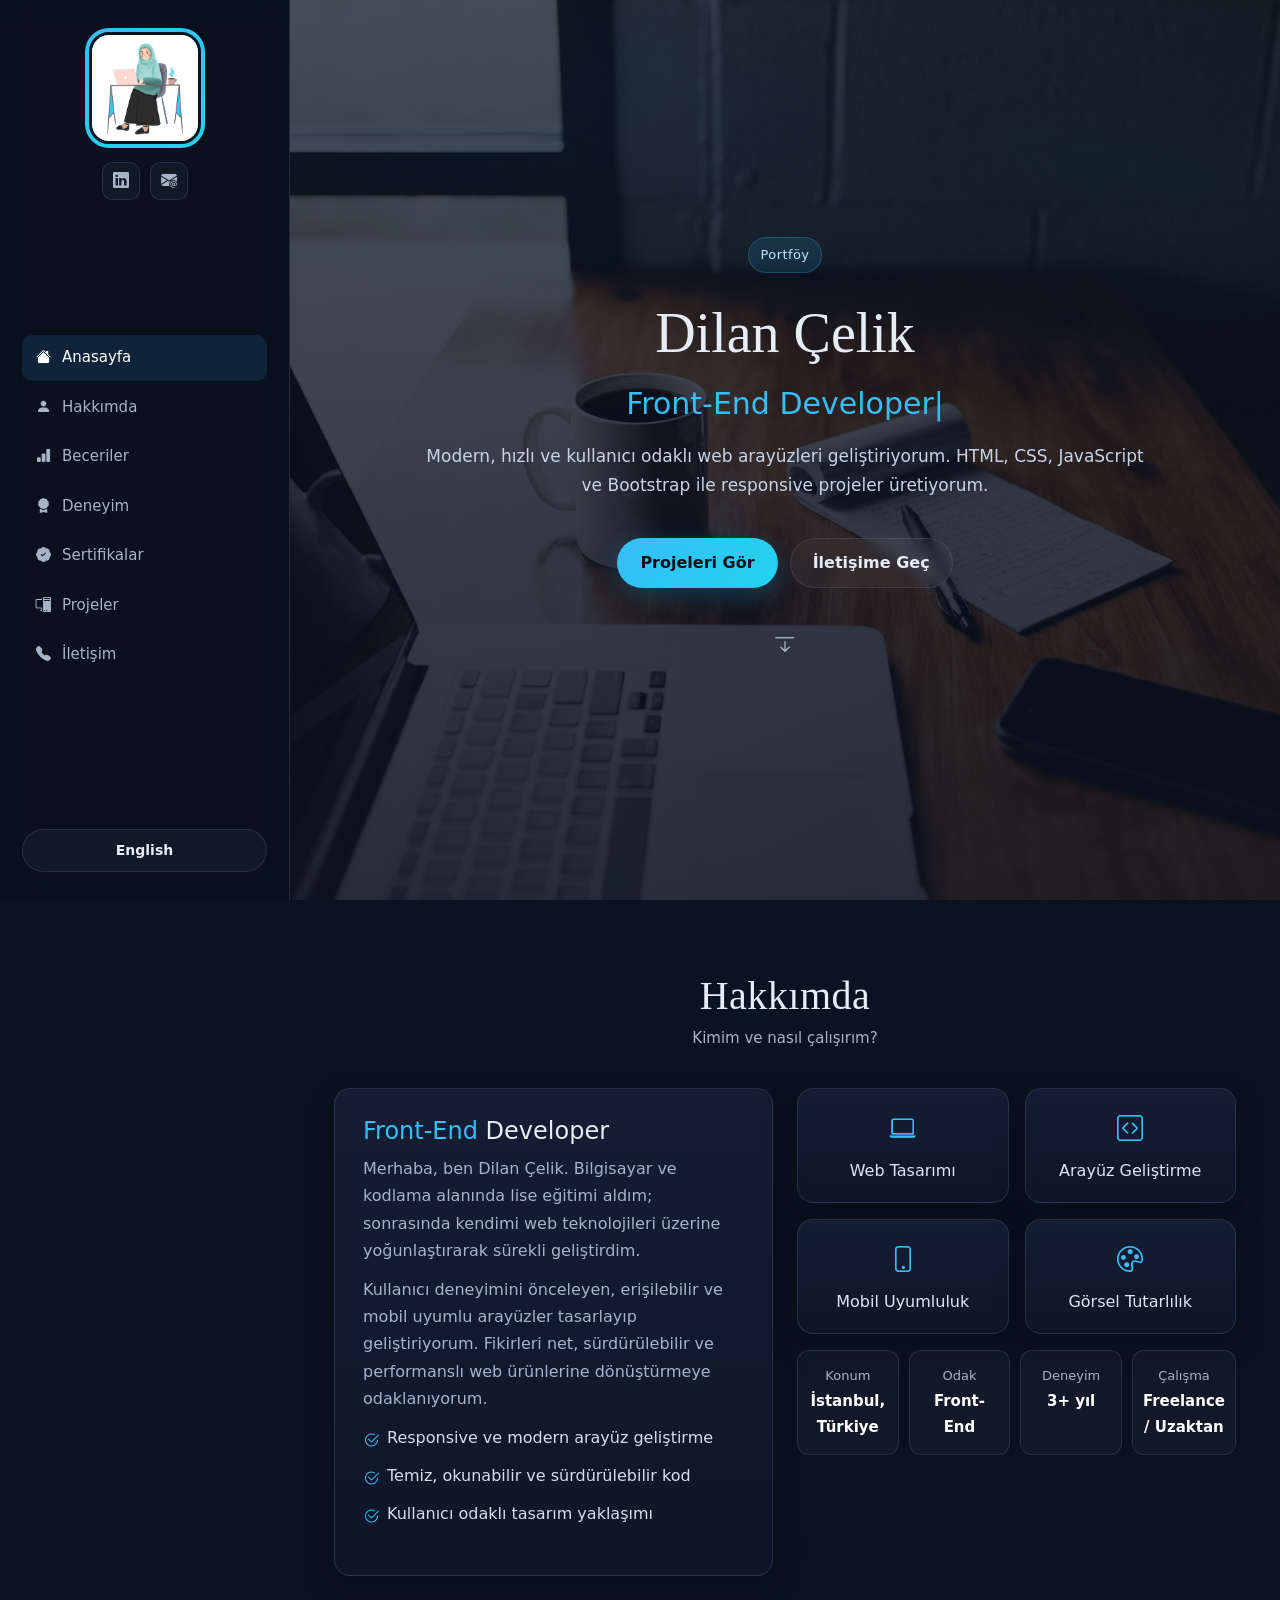
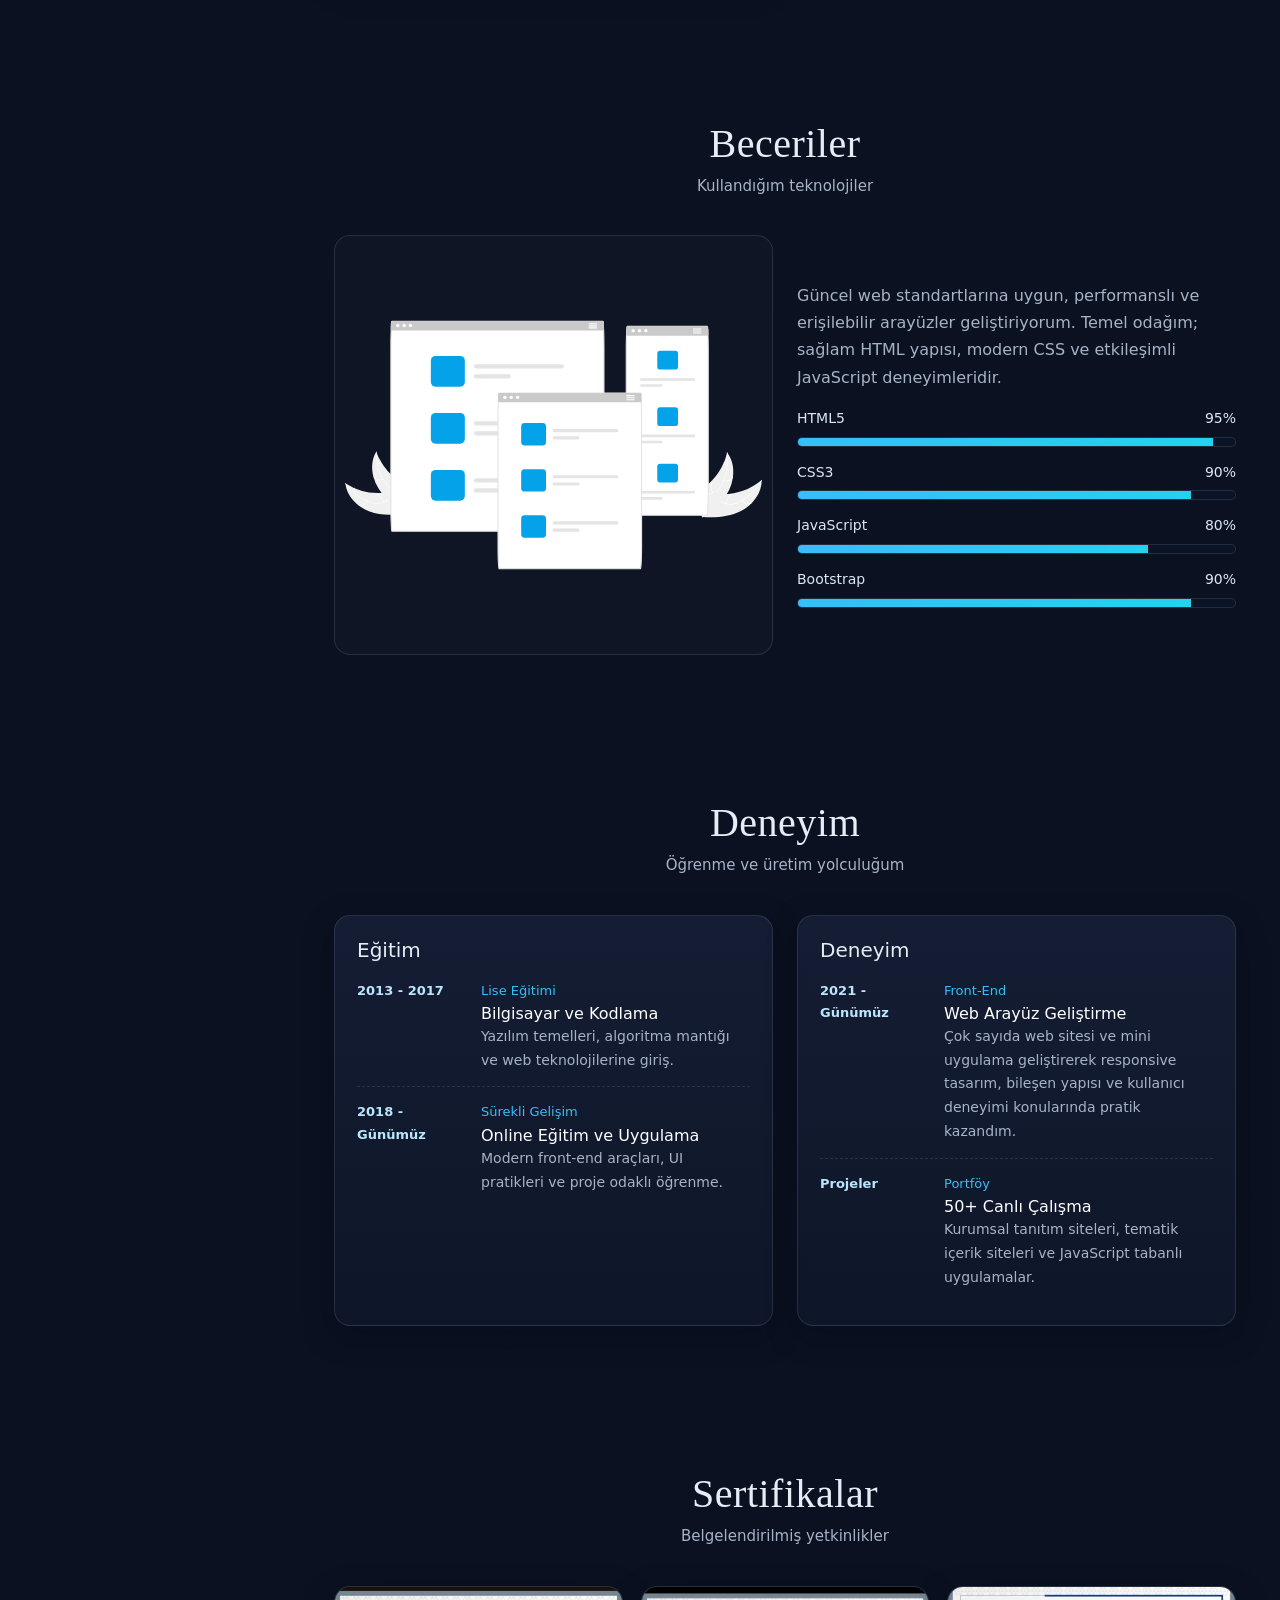
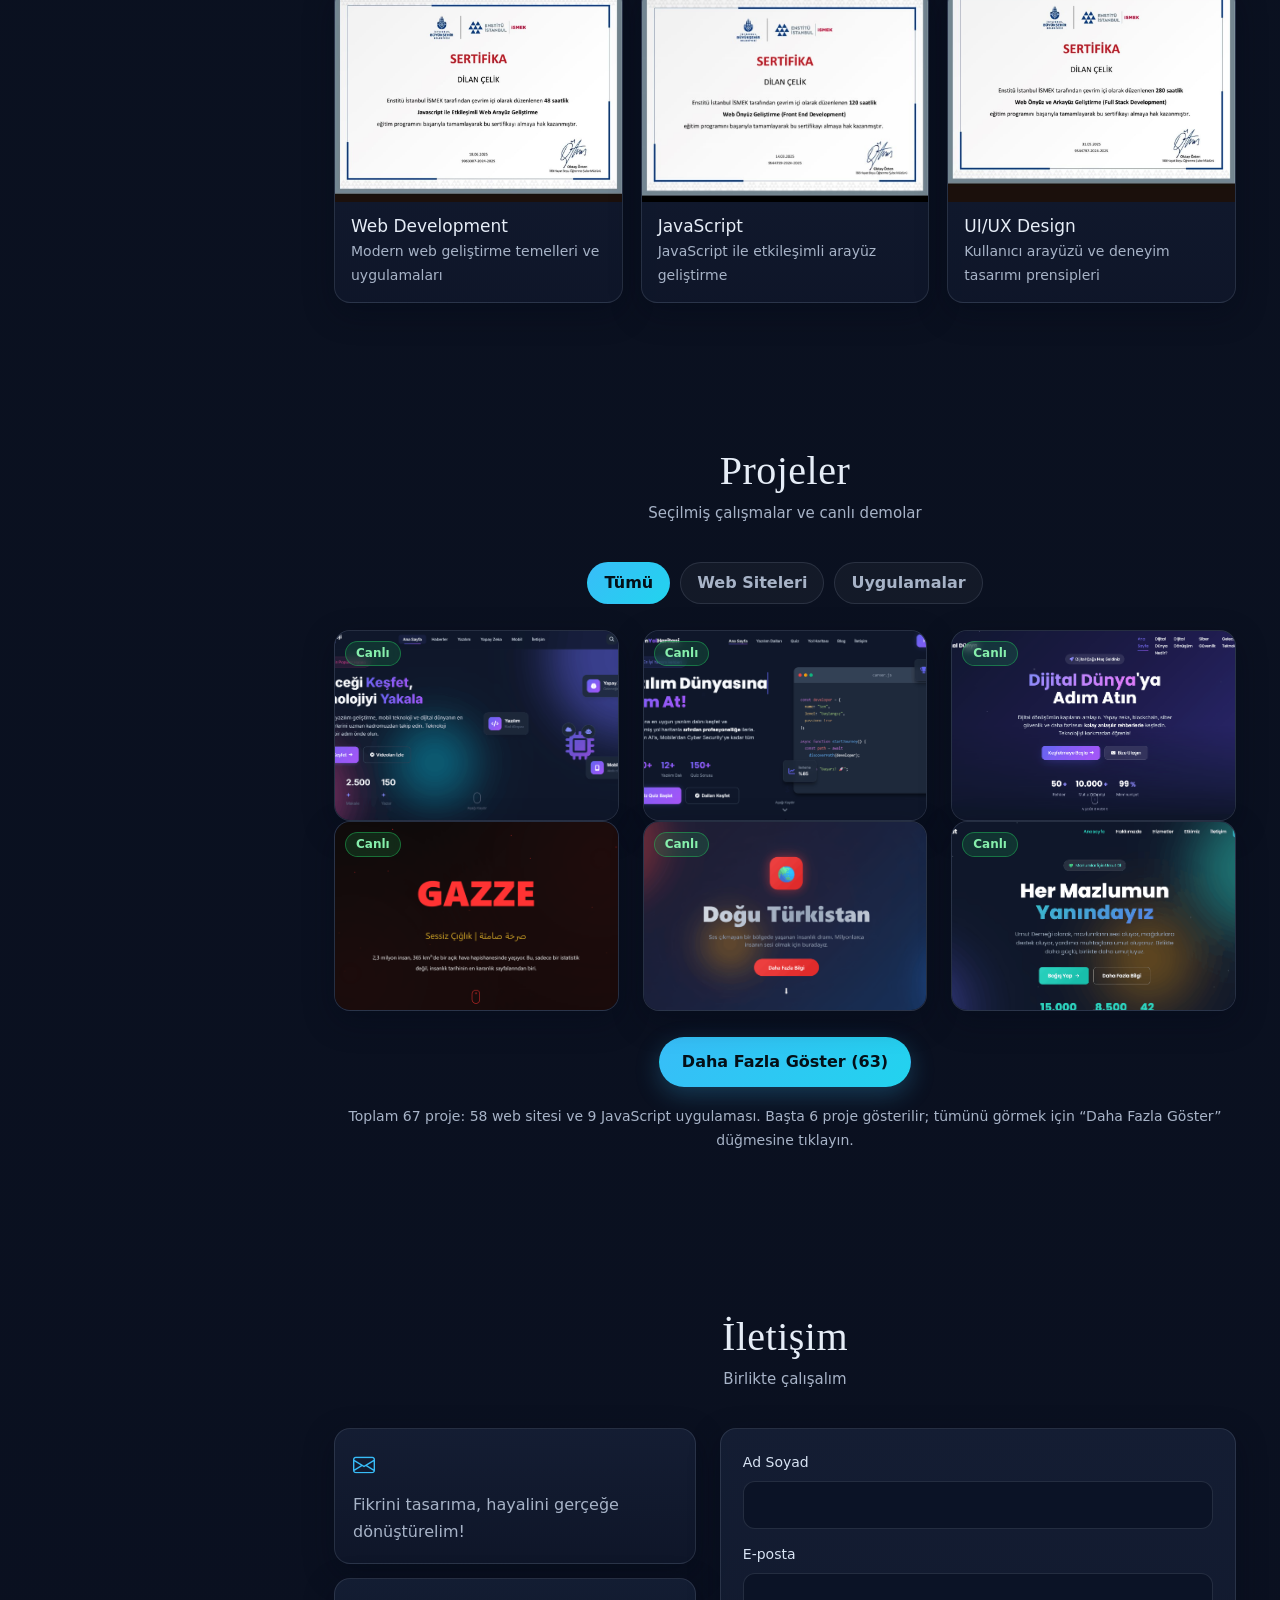
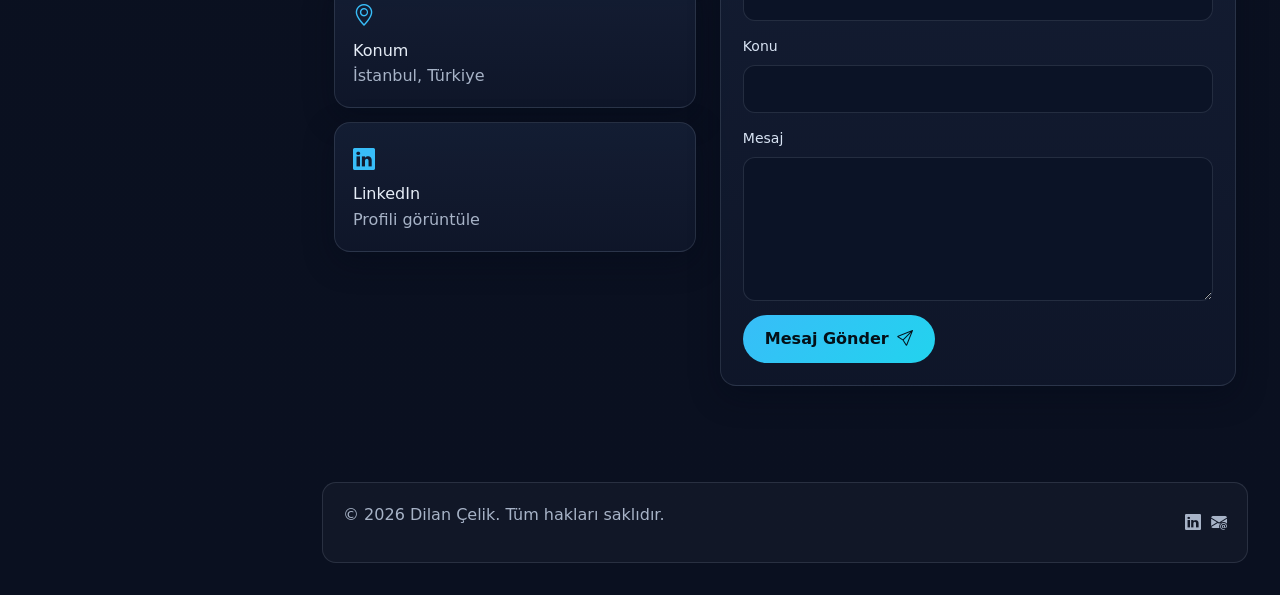
==== commit cb66506f: "Add files via upload" ====
--- a/index.html
+++ b/index.html
@@ -1,1227 +1,322 @@
-<!DOCTYPE html>
-<html lang="tr">
-
-<head>
-    <meta charset="UTF-8">
-    <meta name="viewport" content="width=device-width, initial-scale=1.0">
-    <title>Dilan Çelik | Front-End Developer Portfolio</title>
-    <meta name="description" content="Dilan Çelik - Front-End Developer Portfolio. HTML, CSS, JavaScript, Bootstrap">
-
-    <link rel="stylesheet" href="assets/css/bootstrap.min.css" />
-    <link rel="stylesheet" href="assets/css/bootstrap-icons.css" />
-    <link rel="stylesheet" href="assets/css/loader.css" />
-    <link rel="stylesheet" href="assets/css/main.css" />
-    <link rel="stylesheet" href="assets/css/responsive.css" />
-    <link rel="stylesheet" href="assets/css/dark.css">
-</head>
-
-<body>
-
-    <div class="loading"></div>
-
-    <div class="homepage">
-   
-      
-        <aside class="sidebar">
-            <div class="user-meta">
-                <div class="user-image">
-                    <img src="assets/images/Adsız.png" alt="Dilan Çelik - Profile Photo">
-                </div>
-                <div class="social-links">
-                    <ul class="list-unstyled">
-                
-                        <li>
-                            <a href="https://www.linkedin.com/in/dilan-%C3%A7elik-4125091a3" target="_blank" rel="noopener noreferrer">
-                                <i class="bi bi-linkedin"></i>
-                            </a>
-                        </li>
-                       
-                        <li>
-                            <a href="mailto:dilos_umut@outlook.com">
-                                <i class="bi bi-envelope-at-fill"></i>
-                            </a>
-                        </li>
-                    </ul>
-                </div>
-            </div>
-
-            <nav>
-                <ul class="list-unstyled">
-                    <li>
-                        <a href="#home" class="active">
-                            <i class="bi bi-house-fill"></i>
-                            Anasayfa
-                        </a>
-                    </li>
-                    <li>
-                        <a href="#about-me">
-                            <i class="bi bi-person-fill"></i>
-                            Hakkımda
-                        </a>
-                    </li>
-                    <li>
-                        <a href="#skills">
-                            <i class="bi bi-bar-chart-fill"></i>
-                            Beceriler
-                        </a>
-                    </li>
-                    <li>
-                        <a href="#experience">
-                            <i class="bi bi-award-fill"></i>
-                            Deneyim
-                        </a>
-                    </li>
-                    <li>
-                        <a href="#certificates">
-                            <i class="bi bi-patch-check-fill"></i>
-                            Sertifikalar
-                        </a>
-                    </li>
-                    <li>
-                        <a href="#works">
-                            <i class="bi bi-pc-display"></i>
-                            Eserlerim
-                        </a>
-                    </li>
-                    <li>
-                        <a href="#contacts">
-                            <i class="bi bi-telephone-fill"></i>
-                            Bana Ulaşın
-                        </a>
-                    </li>
-                </ul>
-            </nav>
-
-            <div class="submit">
-                <a href="english.html" class="btn">Translate Language to English</a>
-            </div>
-   
-            
-        </aside>
-
-        <div class="content" data-bs-spy="scroll">
-
-        
-            <div class="hero-section" id="home">
-                <div class="overlay">
-                    <button class="sidebar-toggle" aria-label="Menüyü Aç/Kapat">
-                        <span></span>
-                        <span></span>
-                        <span></span>
-                    </button>
-                    <h2>Portföyüme Hoş Geldiniz</h2>
-                    <h3 class="main-typed">Ben <span id="typed"></span></h3>
-                    <p>
-                        Kendini motive eden, JavaScript, jQuery, HTML5, CSS3 ve Bootstrap konularında deneyime sahip Front-End geliştirici. Tasarım için yaratıcı bir göz ve projeleri baştan sona hazırlama konusunda yetkin.
-                    </p>
-                    <a href="mailto:dilos_umut@outlook.com" class="btn">Beni İşe Al</a>
-
-                    <span class="get-started">
-                        <i class="bi bi-arrow-bar-down"></i>
-                    </span>
-                </div>
-            </div>
-
-            <div class="about-me" id="about-me">
-                <div class="section-title">
-                    <h1>Hakkımda</h1>
-                    <h3>Ben kimim?</h3>
-                </div>
-
-                <div class="container">
-                    
-                    <div class="row">
-                        <div class="col-md-12 col-lg-6">
-                            <div class="left-part">
-                                <h2>
-                                     <span>Front-End</span> Developer
-                                </h2>
-                                <p>
-                                    Merhaba! Ben Dilan Çelik. Lisede bilgisayar ve kodlama üzerine eğitim aldım. Şu anda online platformlarda kendimi geliştirmeye ve yeni teknolojiler öğrenmeye devam etmekteyim.
-                                </p>
-                                <p>
-                                    Modern web teknolojileri ile kullanıcı dostu, responsive ve etkileşimli web uygulamaları geliştiriyorum. Yeni projelerde birlikte çalışmaya ve başarılı işlere imza atmaya hazırım.
-                                </p>
-                           
-                            </div>
-                        </div>
-                        <div class="col-md-12 col-lg-6">
-                            <div class="right-part">
-                                <div class="box">
-                                    <i class="bi bi-laptop"></i>
-                                    <p>Web Tasarım</p>
-                                </div>
-                                <div class="box">
-                                    <i class="bi bi-code-square"></i>
-                                    <p>Geliştirme</p>
-                                </div>
-                                <div class="box">
-                                    <i class="bi bi-mic"></i>
-                                    <p>Markalaşma</p>
-                                </div>
-                                <div class="box">
-                                    <i class="bi bi-camera"></i>
-                                    <p>Görsel Tasarım</p>
-                                </div>
-                            </div>
-                        </div>
-                        <div class="col-md-12">
-                            <div class="full-part">
-                                <div class="box">
-                                    <p>Yaş</p>
-                                    <p>29</p>
-                                </div>
-                                <div class="box">
-                                    <p>Konum</p>
-                                    <p>Türkiye, İstanbul</p>
-                                </div>
-                                <div class="box">
-                                    <p>Eğitim</p>
-                                    <p>Bilgisayar ve Kodlama</p>
-                                </div>
-                                <div class="box">
-                                    <p>Deneyim</p>
-                                    <p>+3 Yıl</p>
-                                </div>
-                            </div>
-                        </div>
-                    </div>
-                </div>
-            </div>
-
-        
-            <div class="skills" id="skills">
-                <div class="section-title">
-                    <h1>Becerilerim</h1>
-                    <h3>Ne yaparım?</h3>
-                </div>
-
-                <div class="container">
-                    <div class="row">
-                        <div class="col-md-12 col-lg-6">
-                            <img src="assets/images/skills.svg" alt="Beceriler görseli">
-                        </div>
-                        <div class="col-md-12 col-lg-6">
-                            <p>JavaScript, jQuery, HTML5, CSS3 ve Bootstrap konularında deneyimli Front-End geliştirici. Tasarım için yaratıcı bir göz ve projeleri baştan sona hazırlama konusunda yetkin.</p>
-                            <h6>
-                                <span>HTML5</span>
-                                <span>95%</span>
-                            </h6>
-                            <div class="progress" role="progressbar" aria-label="HTML Becerisi" aria-valuenow="95"
-                                aria-valuemin="0" aria-valuemax="100">
-                                <div class="progress-bar" style="width: 95%"></div>
-                            </div>
-                            <h6>
-                                <span>CSS3</span>
-                                <span>90%</span>
-                            </h6>
-                            <div class="progress" role="progressbar" aria-label="CSS Becerisi" aria-valuenow="90"
-                                aria-valuemin="0" aria-valuemax="100">
-                                <div class="progress-bar" style="width: 90%"></div>
-                            </div>
-                           
-                            <h6>
-                                <span>JavaScript</span>
-                                <span>80%</span>
-                            </h6>
-                            <div class="progress" role="progressbar" aria-label="JavaScript Becerisi" aria-valuenow="80"
-                                aria-valuemin="0" aria-valuemax="100">
-                                <div class="progress-bar" style="width: 80%"></div>
-                            </div>
-                            <h6>
-                                <span>Bootstrap</span>
-                                <span>90%</span>
-                            </h6>
-                            <div class="progress" role="progressbar" aria-label="Bootstrap Becerisi" aria-valuenow="90"
-                                aria-valuemin="0" aria-valuemax="100">
-                                <div class="progress-bar" style="width: 90%"></div>
-                            </div>
-                            <h6>
-                                <span>jQuery</span>
-                                <span>80%</span>
-                            </h6>
-                            <div class="progress" role="progressbar" aria-label="jQuery Becerisi" aria-valuenow="80"
-                                aria-valuemin="0" aria-valuemax="100">
-                                <div class="progress-bar" style="width: 80%"></div>
-                            </div>
-                   
-                            <h6>
-                                <span>SQL</span>
-                                <span>75%</span>
-                            </h6>
-                            <div class="progress" role="progressbar" aria-label="SQL Becerisi" aria-valuenow="75"
-                                aria-valuemin="0" aria-valuemax="100">
-                                <div class="progress-bar" style="width: 75%"></div>
-                            </div>
-
-                          
-                        </div>
-                    </div>
-                </div>
-
-            </div>
-
-            <div class="experience" id="experience">
-                <div class="section-title">
-                    <h1>Deneyim</h1>
-                    <h3>Eğitim ve Tecrübe</h3>
-                </div>
-
-                <div class="container">
-                    <div class="row">
-                        <div class="col-md-12 col-lg-6">
-                            <div class="timeline">
-                                <h1>Eğitim</h1>
-                                <div class="timeline-item">
-                                    <div class="left-part">
-                                        <span class="year">2011</span>
-                                    </div>
-                                    <div class="right-part">
-                                        <span class="tag">Lise</span>
-                                        <h3>Bilgisayar ve Kodlama</h3>
-                                        <p>
-                                            UI Tasarımı, Web Geliştirme ve Bilgisayar Mimarisi alanlarında temel eğitim
-                                        </p>
-                                    </div>
-                                </div>
-                                <div class="timeline-item">
-                                    <div class="left-part">
-                                        <span class="year">2024</span>
-                                    </div>
-                                    <div class="right-part">
-                                        <span class="tag">Online</span>
-                                        <h3>Front-End Geliştirme</h3>
-                                        <p>
-                                            Modern web teknolojileri ve framework'leri üzerine online sertifika programları
-                                        </p>
-                                    </div>
-                                </div>
-                            </div>
-                        </div>
-                        <div class="col-md-12 col-lg-6">
-                            <div class="timeline">
-                                <h1>Deneyim</h1>
-                                <div class="timeline-item">
-                                    <div class="left-part">
-                                        <span class="year">2021</span>
-                                    </div>
-                                    <div class="right-part">
-                                        <span class="tag">Freelance</span>
-                                        <h3>Front-End Developer</h3>
-                                        <p>
-                                            Web sitesi tasarımı ve geliştirme, UI/UX tasarımı, responsive web uygulamaları
-                                        </p>
-                                    </div>
-                                </div>
-                                <div class="timeline-item">
-                                    <div class="left-part">
-                                        <span class="year">2024</span>
-                                    </div>
-                                    <div class="right-part">
-                                        <span class="tag">Proje</span>
-                                        <h3>Web Uygulamaları</h3>
-                                        <p>
-                                           JavaScript ve modern teknolojilerle interaktif web uygulamaları geliştirme
-                                        </p>
-                                    </div>
-                                </div>
-                            </div>
-                        </div>
-                    </div>
-                </div>
-
-            </div>
-
-            <!-- Sertifikalar Bölümü -->
-            <div class="certificates" id="certificates">
-                <div class="section-title">
-                    <h1>Sertifikalar</h1>
-                    <h3>Sertifikalarım</h3>
-                </div>
-
-                <div class="container">
-                    <div class="certificates-grid">
-                        <div class="certificate-item">
-                            <div class="img">
-                                <img src="assets/sertifikalar/1.sertifika.jpeg" alt="Sertifika 1">
-                            </div>
-                            <div class="certificate-info">
-                                <h4>Front-End Development</h4>
-                                <p>Web geliştirme sertifikası</p>
-                            </div>
-                            <div class="certificate-overlay">
-                                <a href="assets/sertifikalar/1.sertifika.jpeg" target="_blank" aria-label="Sertifikayı Görüntüle">
-                                    <i class="bi bi-eye"></i>
-                                </a>
-                            </div>
-                        </div>
-
-                        <div class="certificate-item">
-                            <div class="img">
-                                <img src="assets/sertifikalar/2.sertifika.jpeg" alt="Sertifika 2">
-                            </div>
-                            <div class="certificate-info">
-                                <h4>JavaScript</h4>
-                                <p>Modern JavaScript sertifikası</p>
-                            </div>
-                            <div class="certificate-overlay">
-                                <a href="assets/sertifikalar/2.sertifika.jpeg" target="_blank" aria-label="Sertifikayı Görüntüle">
-                                    <i class="bi bi-eye"></i>
-                                </a>
-                            </div>
-                        </div>
-
-                        <div class="certificate-item">
-                            <div class="img">
-                                <img src="assets/sertifikalar/3.sertifika.jpeg" alt="Sertifika 3">
-                            </div>
-                            <div class="certificate-info">
-                                <h4>UI/UX Design</h4>
-                                <p>Kullanıcı arayüzü tasarım sertifikası</p>
-                            </div>
-                            <div class="certificate-overlay">
-                                <a href="assets/sertifikalar/3.sertifika.jpeg" target="_blank" aria-label="Sertifikayı Görüntüle">
-                                    <i class="bi bi-eye"></i>
-                                </a>
-                            </div>
-                        </div>
-                    </div>
-                </div>
-            </div>
-
-       
-            <div class="works" id="works">
-                <div class="section-title">
-                    <h1>Eserlerim</h1>
-                    <h3>Çalışmalarım</h3>
-                </div>
-
-                <div class="button-group filter-button-group">
-                    <button class="btn active" data-filter="*">TÜMÜ</button>
-                    <button class="btn" data-filter=".webdesign">Web Sitesi</button>
-                    <button class="btn" data-filter=".application">Uygulamalar</button>
-                </div>
-
-                <div class="container">
-                    <div class="row grid">
-                       <!-- ====================== 1)- Div ========================= -->
-                        <div class="col-md-6 col-lg-4 element-item webdesign" data-category="webdesign">
-                            <div class="box">
-                                <div class="img">
-                                    <img src="assets/images/firinss.jpg" alt="Fırın Web Sitesi">
-                                </div>
-                                <a href="https://webkodlama.github.io/firin/" target="_blank" rel="noopener noreferrer">
-                                    <i class="bi bi-link"></i>
-                                </a>
-                            </div>
-                        </div>
-                               <!-- ====================== 2)- Div ========================= -->
-                        <div class="col-md-6 col-lg-4 element-item webdesign" data-category="webdesign">
-                            <div class="box">
-                                <div class="img">
-                                    <img src="assets/images/netflix.jpg" alt="Netflix Clone">
-                                </div>
-                                <a href="https://webkodlama.github.io/netflix/" target="_blank" rel="noopener noreferrer">
-                                    <i class="bi bi-link"></i>
-                                </a>
-                            </div>
-                        </div>
-                               <!-- ====================== 3)- Div ========================= -->
-                        <div class="col-md-6 col-lg-4 element-item webdesign" data-category="webdesign">
-                            <div class="box">
-                                <div class="img">
-                                    <img src="assets/images/food.jpg.png" alt="Food Web Sitesi">
-                                </div>
-                                <a href="https://webkodlama.github.io/food/" target="_blank" rel="noopener noreferrer">
-                                    <i class="bi bi-link"></i>
-                                </a>
-                            </div>
-                        </div>
-                                   <!-- ====================== BAŞLANGIÇ ==========================  -->
-                          <div class="col-md-6 col-lg-4 element-item webdesign" data-category="webdesign">
-                            <div class="box">
-                                <div class="img">
-                                    <img src="assets/images/gazze.png" alt="">
-                                </div>
-                                <a href="https://webkodlama.github.io/gazze/" target="_blank" rel="noopener noreferrer">
-                                    <i class="bi bi-link"></i>
-                                </a>
-                            </div>
-                        </div>
-                        
-                          <div class="col-md-6 col-lg-4 element-item webdesign" data-category="webdesign">
-                            <div class="box">
-                                <div class="img">
-                                    <img src="assets/images/dogu-turkistan.png" alt="">
-                                </div>
-                                <a href="https://webkodlama.github.io/Dogu-Turkistan/" target="_blank" rel="noopener noreferrer">
-                                    <i class="bi bi-link"></i>
-                                </a>
-                            </div>
-                        </div>
-
-                          <div class="col-md-6 col-lg-4 element-item webdesign" data-category="webdesign">
-                            <div class="box">
-                                <div class="img">
-                                    <img src="assets/images/mazlumlar-dernek.png" alt="">
-                                </div>
-                                <a href="https://webkodlama.github.io/mazlumlar/" target="_blank" rel="noopener noreferrer">
-                                    <i class="bi bi-link"></i>
-                                </a>
-                            </div>
-                        </div>
-
-                          <div class="col-md-6 col-lg-4 element-item webdesign" data-category="webdesign">
-                            <div class="box">
-                                <div class="img">
-                                    <img src="assets/images/peygamberimin-hayati.png" alt="">
-                                </div>
-                                <a href="https://webkodlama.github.io/Peygamberimizin-hayati/" target="_blank" rel="noopener noreferrer">
-                                    <i class="bi bi-link"></i>
-                                </a>
-                            </div>
-                        </div>
-
-                          <div class="col-md-6 col-lg-4 element-item webdesign" data-category="webdesign">
-                            <div class="box">
-                                <div class="img">
-                                    <img src="assets/images/peygamberimizin-ahlaki.png" alt="Fırın Web Sitesi">
-                                </div>
-                                <a href="https://webkodlama.github.io/Peygamberimizin-ahlaki/" target="_blank" rel="noopener noreferrer">
-                                    <i class="bi bi-link"></i>
-                                </a>
-                            </div>
-                        </div>
-
-                          <div class="col-md-6 col-lg-4 element-item webdesign" data-category="webdesign">
-                            <div class="box">
-                                <div class="img">
-                                    <img src="assets/images/peygamberimizin-sunnetleri.png" alt="Fırın Web Sitesi">
-                                </div>
-                                <a href="https://webkodlama.github.io/Peygamberimizin-sunnetleri/" target="_blank" rel="noopener noreferrer">
-                                    <i class="bi bi-link"></i>
-                                </a>
-                            </div>
-                        </div>
-
-                          <div class="col-md-6 col-lg-4 element-item webdesign" data-category="webdesign">
-                            <div class="box">
-                                <div class="img">
-                                    <img src="assets/images/peygamberlerin-hayatlari.png" alt="Fırın Web Sitesi">
-                                </div>
-                                <a href="https://webkodlama.github.io/Peyghamberlerin-hayatlari/" target="_blank" rel="noopener noreferrer">
-                                    <i class="bi bi-link"></i>
-                                </a>
-                            </div>
-                        </div>
-
-                          <div class="col-md-6 col-lg-4 element-item webdesign" data-category="webdesign">
-                            <div class="box">
-                                <div class="img">
-                                    <img src="assets/images/peygamberlerin-meslekleri.png" alt="">
-                                </div>
-                                <a href="https://webkodlama.github.io/Peygamberlerin-meslekleri/" target="_blank" rel="noopener noreferrer">
-                                    <i class="bi bi-link"></i>
-                                </a>
-                            </div>
-                        </div>
-
-                          <div class="col-md-6 col-lg-4 element-item webdesign" data-category="webdesign">
-                            <div class="box">
-                                <div class="img">
-                                    <img src="assets/images/düsler-bahcesi-cicekci.png" alt="">
-                                </div>
-                                <a href="https://webkodlama.github.io/dusler-bahcesi-cicekci/" target="_blank" rel="noopener noreferrer">
-                                    <i class="bi bi-link"></i>
-                                </a>
-                            </div>
-                        </div>
-
-                          <div class="col-md-6 col-lg-4 element-item webdesign" data-category="webdesign">
-                            <div class="box">
-                                <div class="img">
-                                    <img src="assets/images/kadina-siddete-hayir.png" alt="">
-                                </div>
-                                <a href="https://webkodlama.github.io/kadina-siddete-hayir/" target="_blank" rel="noopener noreferrer">
-                                    <i class="bi bi-link"></i>
-                                </a>
-                            </div>
-                        </div>
-
-                          <div class="col-md-6 col-lg-4 element-item webdesign" data-category="webdesign">
-                            <div class="box">
-                                <div class="img">
-                                    <img src="assets/images/sosyal-sorumluluk.png" alt="">
-                                </div>
-                                <a href="https://webkodlama.github.io/sosyal-sorumluluk-projesi/" target="_blank" rel="noopener noreferrer">
-                                    <i class="bi bi-link"></i>
-                                </a>
-                            </div>
-                        </div>
-
-                          <div class="col-md-6 col-lg-4 element-item webdesign" data-category="webdesign">
-                            <div class="box">
-                                <div class="img">
-                                    <img src="assets/images/kolej.png" alt="">
-                                </div>
-                                <a href="https://webkodlama.github.io/kolej-egitim/" target="_blank" rel="noopener noreferrer">
-                                    <i class="bi bi-link"></i>
-                                </a>
-                            </div>
-                        </div>
-
-                        <div class="col-md-6 col-lg-4 element-item webdesign" data-category="webdesign">
-                            <div class="box">
-                                <div class="img">
-                                    <img src="assets/images/naakliye-tasimacilik.png" alt="">
-                                </div>
-                                <a href="https://webkodlama.github.io/nakliye-tasimacilik/" target="_blank" rel="noopener noreferrer">
-                                    <i class="bi bi-link"></i>
-                                </a>
-                            </div>
-                        </div>
-
-                        <div class="col-md-6 col-lg-4 element-item webdesign" data-category="webdesign">
-                            <div class="box">
-                                <div class="img">
-                                    <img src="assets/images/zuccaciye.png" alt="">
-                                </div>
-                                <a href="https://webkodlama.github.io/zuccaciye/" target="_blank" rel="noopener noreferrer">
-                                    <i class="bi bi-link"></i>
-                                </a>
-                            </div>
-                        </div>
-
-                        <div class="col-md-6 col-lg-4 element-item webdesign" data-category="webdesign">
-                            <div class="box">
-                                <div class="img">
-                                    <img src="assets/images/modern-cafe.png" alt="">
-                                </div>
-                                <a href="https://webkodlama.github.io/modern-restoran-cafe/" target="_blank" rel="noopener noreferrer">
-                                    <i class="bi bi-link"></i>
-                                </a>
-                            </div>
-                        </div>
-
-                        <div class="col-md-6 col-lg-4 element-item webdesign" data-category="webdesign">
-                            <div class="box">
-                                <div class="img">
-                                    <img src="assets/images/arac-galeri.png" alt="">
-                                </div>
-                                <a href="https://webkodlama.github.io/arac-galerisi/" target="_blank" rel="noopener noreferrer">
-                                    <i class="bi bi-link"></i>
-                                </a>
-                            </div>
-                        </div>
-
-                        <div class="col-md-6 col-lg-4 element-item webdesign" data-category="webdesign">
-                            <div class="box">
-                                <div class="img">
-                                    <img src="assets/images/farkindalik.png" alt="">
-                                </div>
-                                <a href="https://webkodlama.github.io/kendini-farket-farkindalik/" target="_blank" rel="noopener noreferrer">
-                                    <i class="bi bi-link"></i>
-                                </a>
-                            </div>
-                        </div>
-
-                        <div class="col-md-6 col-lg-4 element-item webdesign" data-category="webdesign">
-                            <div class="box">
-                                <div class="img">
-                                    <img src="assets/images/insaat-yapi.png" alt="">
-                                </div>
-                                <a href="https://webkodlama.github.io/insaat-yapi/" target="_blank" rel="noopener noreferrer">
-                                    <i class="bi bi-link"></i>
-                                </a>
-                            </div>
-                        </div>
-
-                        <div class="col-md-6 col-lg-4 element-item webdesign" data-category="webdesign">
-                            <div class="box">
-                                <div class="img">
-                                    <img src="assets/images/hastahane.png" alt="">
-                                </div>
-                                <a href="https://webkodlama.github.io/hastahane/" target="_blank" rel="noopener noreferrer">
-                                    <i class="bi bi-link"></i>
-                                </a>
-                            </div>
-                        </div>
-
-                        <div class="col-md-6 col-lg-4 element-item webdesign" data-category="webdesign">
-                            <div class="box">
-                                <div class="img">
-                                    <img src="assets/images/lezzet-yemek.png" alt="">
-                                </div>
-                                <a href="https://webkodlama.github.io/lezzet-yemekler/" target="_blank" rel="noopener noreferrer">
-                                    <i class="bi bi-link"></i>
-                                </a>
-                            </div>
-                        </div>
-
-                        <div class="col-md-6 col-lg-4 element-item webdesign" data-category="webdesign">
-                            <div class="box">
-                                <div class="img">
-                                    <img src="assets/images/dilimizdeki-engeller.png" alt="">
-                                </div>
-                                <a href="https://webkodlama.github.io/Dilimizdeki-Engelleri-Kaldiralim/" target="_blank" rel="noopener noreferrer">
-                                    <i class="bi bi-link"></i>
-                                </a>
-                            </div>
-                        </div>
-
-                        <div class="col-md-6 col-lg-4 element-item webdesign" data-category="webdesign">
-                            <div class="box">
-                                <div class="img">
-                                    <img src="assets/images/elektrik.png" alt="">
-                                </div>
-                                <a href="https://webkodlama.github.io/elektrik/" target="_blank" rel="noopener noreferrer">
-                                    <i class="bi bi-link"></i>
-                                </a>
-                            </div>
-                        </div>
-
-                        <div class="col-md-6 col-lg-4 element-item webdesign" data-category="webdesign">
-                            <div class="box">
-                                <div class="img">
-                                    <img src="assets/images/mini-e-ticaret.png" alt="">
-                                </div>
-                                <a href="https://webkodlama.github.io/mini-e-ticaret/" target="_blank" rel="noopener noreferrer">
-                                    <i class="bi bi-link"></i>
-                                </a>
-                            </div>
-                        </div>
-
-                        <div class="col-md-6 col-lg-4 element-item webdesign" data-category="webdesign">
-                            <div class="box">
-                                <div class="img">
-                                    <img src="assets/images/kamyon-kasalari-karoser.png" alt="">
-                                </div>
-                                <a href="https://webkodlama.github.io/kamyon-kasalari-karoser/" target="_blank" rel="noopener noreferrer">
-                                    <i class="bi bi-link"></i>
-                                </a>
-                            </div>
-                        </div>
-
-                        <div class="col-md-6 col-lg-4 element-item webdesign" data-category="webdesign">
-                            <div class="box">
-                                <div class="img">
-                                    <img src="assets/images/nakliye.png" alt="">
-                                </div>
-                                <a href="https://webkodlama.github.io/nakliye/" target="_blank" rel="noopener noreferrer">
-                                    <i class="bi bi-link"></i>
-                                </a>
-                            </div>
-                        </div>
-
-                        <div class="col-md-6 col-lg-4 element-item webdesign" data-category="webdesign">
-                            <div class="box">
-                                <div class="img">
-                                    <img src="assets/images/ikinci-el-spot.png" alt="">
-                                </div>
-                                <a href="https://webkodlama.github.io/ikinci-el-spot/" target="_blank" rel="noopener noreferrer">
-                                    <i class="bi bi-link"></i>
-                                </a>
-                            </div>
-                        </div>
-
-                        <div class="col-md-6 col-lg-4 element-item webdesign" data-category="webdesign">
-                            <div class="box">
-                                <div class="img">
-                                    <img src="assets/images/yazilim.png" alt="">
-                                </div>
-                                <a href="https://webkodlama.github.io/yazilim/" target="_blank" rel="noopener noreferrer">
-                                    <i class="bi bi-link"></i>
-                                </a>
-                            </div>
-                        </div>
-
-                        <div class="col-md-6 col-lg-4 element-item webdesign" data-category="webdesign">
-                            <div class="box">
-                                <div class="img">
-                                    <img src="assets/images/ibadetyolculugu.png" alt="">
-                                </div>
-                                <a href="https://webkodlama.github.io/ibadet-yolculugu/" target="_blank" rel="noopener noreferrer">
-                                    <i class="bi bi-link"></i>
-                                </a>
-                            </div>
-                        </div>
-                        
-                        <div class="col-md-6 col-lg-4 element-item webdesign" data-category="webdesign">
-                            <div class="box">
-                                <div class="img">
-                                    <img src="assets/images/ezan-vakitleri.png" alt="">
-                                </div>
-                                <a href="https://webkodlama.github.io/ezan-vakitleri/" target="_blank" rel="noopener noreferrer">
-                                    <i class="bi bi-link"></i>
-                                </a>
-                            </div>
-                        </div>
-
-                        <div class="col-md-6 col-lg-4 element-item webdesign" data-category="webdesign">
-                            <div class="box">
-                                <div class="img">
-                                    <img src="assets/images/mukavvele.png" alt="">
-                                </div>
-                                <a href="https://webkodlama.github.io/mukavele/" target="_blank" rel="noopener noreferrer">
-                                    <i class="bi bi-link"></i>
-                                </a>
-                            </div>
-                        </div>
-
-                        <div class="col-md-6 col-lg-4 element-item webdesign" data-category="webdesign">
-                            <div class="box">
-                                <div class="img">
-                                    <img src="assets/images/helal-yasamak.png" alt="">
-                                </div>
-                                <a href="https://webkodlama.github.io/helal-yasamak/" target="_blank" rel="noopener noreferrer">
-                                    <i class="bi bi-link"></i>
-                                </a>
-                            </div>
-                        </div>
-
-                        <div class="col-md-6 col-lg-4 element-item webdesign" data-category="webdesign">
-                            <div class="box">
-                                <div class="img">
-                                    <img src="assets/images/ramazan-saatleri.png" alt="">
-                                </div>
-                                <a href="https://webkodlama.github.io/ramazan-saatleri/" target="_blank" rel="noopener noreferrer">
-                                    <i class="bi bi-link"></i>
-                                </a>
-                            </div>
-                        </div>
-
-                        <div class="col-md-6 col-lg-4 element-item webdesign" data-category="webdesign">
-                            <div class="box">
-                                <div class="img">
-                                    <img src="assets/images/nakliyat-tasimacilik.png" alt="">
-                                </div>
-                                <a href="https://webkodlama.github.io/nakliyat-tasimacilik/" target="_blank" rel="noopener noreferrer">
-                                    <i class="bi bi-link"></i>
-                                </a>
-                            </div>
-                        </div>
-
-                        <div class="col-md-6 col-lg-4 element-item webdesign" data-category="webdesign">
-                            <div class="box">
-                                <div class="img">
-                                    <img src="assets/images/dijital-dunya.png" alt="">
-                                </div>
-                                <a href="https://webkodlama.github.io/dijital-dunya/" target="_blank" rel="noopener noreferrer">
-                                    <i class="bi bi-link"></i>
-                                </a>
-                            </div>
-                        </div>
-
-                        <div class="col-md-6 col-lg-4 element-item webdesign" data-category="webdesign">
-                            <div class="box">
-                                <div class="img">
-                                    <img src="assets/images/tatlilar.png" alt="">
-                                </div>
-                                <a href="https://webkodlama.github.io/tatlilar/" target="_blank" rel="noopener noreferrer">
-                                    <i class="bi bi-link"></i>
-                                </a>
-                            </div>
-                        </div>
-
-                        <div class="col-md-6 col-lg-4 element-item webdesign" data-category="webdesign">
-                            <div class="box">
-                                <div class="img">
-                                    <img src="assets/images/kentsel-donusum.png" alt="">
-                                </div>
-                                <a href="https://webkodlama.github.io/kentsel-donusum/" target="_blank" rel="noopener noreferrer">
-                                    <i class="bi bi-link"></i>
-                                </a>
-                            </div>
-                        </div>
-
-                        <div class="col-md-6 col-lg-4 element-item webdesign" data-category="webdesign">
-                            <div class="box">
-                                <div class="img">
-                                    <img src="assets/images/teknoloji-dunyasi.png" alt="">
-                                </div>
-                                <a href="https://webkodlama.github.io/teknolji-dunyasi/" target="_blank" rel="noopener noreferrer">
-                                    <i class="bi bi-link"></i>
-                                </a>
-                            </div>
-                        </div>
-
-                        <div class="col-md-6 col-lg-4 element-item webdesign" data-category="webdesign">
-                            <div class="box">
-                                <div class="img">
-                                    <img src="assets/images/ramazanw.jpg" alt="">
-                                </div>
-                                <a href="https://webkodlama.github.io/ramazan/" target="_blank" rel="noopener noreferrer">
-                                    <i class="bi bi-link"></i>
-                                </a>
-                            </div>
-                        </div>
-
-                        <div class="col-md-6 col-lg-4 element-item webdesign" data-category="webdesign">
-                            <div class="box">
-                                <div class="img">
-                                    <img src="assets/images/yetim-oksuz.png" alt="">
-                                </div>
-                                <a href="https://webkodlama.github.io/yetim-oksuz/" target="_blank" rel="noopener noreferrer">
-                                    <i class="bi bi-link"></i>
-                                </a>
-                            </div>
-                        </div>
-
-                        <div class="col-md-6 col-lg-4 element-item webdesign" data-category="webdesign">
-                            <div class="box">
-                                <div class="img">
-                                    <img src="assets/images/emlak.png" alt="">
-                                </div>
-                                <a href="https://webkodlama.github.io/emlak/" target="_blank" rel="noopener noreferrer">
-                                    <i class="bi bi-link"></i>
-                                </a>
-                            </div>
-                        </div>
-
-                        <div class="col-md-6 col-lg-4 element-item webdesign" data-category="webdesign">
-                            <div class="box">
-                                <div class="img">
-                                    <img src="assets/images/nakliyat.png" alt="">
-                                </div>
-                                <a href="https://webkodlama.github.io/nakliyat/" target="_blank" rel="noopener noreferrer">
-                                    <i class="bi bi-link"></i>
-                                </a>
-                            </div>
-                        </div>
-
-                        <div class="col-md-6 col-lg-4 element-item webdesign" data-category="webdesign">
-                            <div class="box">
-                                <div class="img">
-                                    <img src="assets/images/beyaz-esya.png" alt="">
-                                </div>
-                                <a href="https://webkodlama.github.io/beyaz-esya/" target="_blank" rel="noopener noreferrer">
-                                    <i class="bi bi-link"></i>
-                                </a>
-                            </div>
-                        </div>
-
-                        <div class="col-md-6 col-lg-4 element-item webdesign" data-category="webdesign">
-                            <div class="box">
-                                <div class="img">
-                                    <img src="assets/images/konfor-mobil.png" alt="">
-                                </div>
-                                <a href="https://webkodlama.github.io/konfor-mobilya/" target="_blank" rel="noopener noreferrer">
-                                    <i class="bi bi-link"></i>
-                                </a>
-                            </div>
-                        </div>
-
-                        <div class="col-md-6 col-lg-4 element-item webdesign" data-category="webdesign">
-                            <div class="box">
-                                <div class="img">
-                                    <img src="assets/images/fredi-ataksi.png" alt="">
-                                </div>
-                                <a href="https://webkodlama.github.io/Friedreich-ataksisi-hastaligi/" target="_blank" rel="noopener noreferrer">
-                                    <i class="bi bi-link"></i>
-                                </a>
-                            </div>
-                        </div>
-
-                        <div class="col-md-6 col-lg-4 element-item webdesign" data-category="webdesign">
-                            <div class="box">
-                                <div class="img">
-                                    <img src="assets/images/dini-bilgi.png" alt="">
-                                </div>
-                                <a href="https://webkodlama.github.io/dini-bilgi-yarismasi/" target="_blank" rel="noopener noreferrer">
-                                    <i class="bi bi-link"></i>
-                                </a>
-                            </div>
-                        </div>
-
-                         
-                        <div class="col-md-6 col-lg-4 element-item webdesign" data-category="webdesign">
-                            <div class="box">
-                                <div class="img">
-                                    <img src="assets/images/gez.jpg" alt="Seyahat Web Sitesi">
-                                </div>
-                                <a href="https://webkodlama.github.io/travels/" target="_blank" rel="noopener noreferrer">
-                                    <i class="bi bi-link"></i>
-                                </a>
-                            </div>
-                        </div>
-         
-                        <div class="col-md-6 col-lg-4 element-item webdesign" data-category="webdesign">
-                            <div class="box">
-                                <div class="img">
-                                    <img src="assets/images/otel.jpg" alt="Otel Web Sitesi">
-                                </div>
-                                <a href="https://webkodlama.github.io/hotel/" target="_blank" rel="noopener noreferrer">
-                                    <i class="bi bi-link"></i>
-                                </a>
-                            </div>
-                        </div>
-                      
-                        <div class="col-md-6 col-lg-4 element-item webdesign" data-category="webdesign">
-                            <div class="box">
-                                <div class="img">
-                                    <img src="assets/images/sevapPoint.jpg" alt="SevapPoint Web Sitesi">
-                                </div>
-                                <a href="http://webkodlama.github.io/SevapPoint/" target="_blank" rel="noopener noreferrer">
-                                    <i class="bi bi-link"></i>
-                                </a>
-                            </div>
-                        </div>
-
-                        <div class="col-md-6 col-lg-4 element-item webdesign" data-category="webdesign">
-                            <div class="box">
-                                <div class="img">
-                                    <img src="assets/images/dijital_web.png" alt="Dijital Web Sitesi">
-                                </div>
-                                <a href="https://webkodlama.github.io/dijital-web/" target="_blank" rel="noopener noreferrer">
-                                    <i class="bi bi-link"></i>
-                                </a>
-                            </div>
-                        </div>
-
-                        <div class="col-md-6 col-lg-4 element-item webdesign" data-category="webdesign">
-                            <div class="box">
-                                <div class="img">
-                                    <img src="assets/images/graphic3.jpg" alt="Grafik Tasarım">
-                                </div>
-                                <a href="#" target="_blank" rel="noopener noreferrer">
-                                    <i class="bi bi-link"></i>
-                                </a>
-                            </div>
-                        </div>                
-                        <div class="col-md-6 col-lg-4 element-item webdesign" data-category="webdesign">
-                            <div class="box">
-                                <div class="img">
-                                    <img src="assets/images/real-estate.jpg.png" alt="Emlak Web Sitesi">
-                                </div>
-                                <a href="https://webkodlama.github.io/real_estate/" target="_blank" rel="noopener noreferrer">
-                                    <i class="bi bi-link"></i>
-                                </a>
-                            </div>
-                        </div>
-                        <div class="col-md-6 col-lg-4 element-item webdesign" data-category="webdesign">
-                            <div class="box">
-                                <div class="img">
-                                    <img src="assets/images/fast-food.jpg.png" alt="Fast Food Web Sitesi">
-                                </div>
-                                <a href="https://webkodlama.github.io/Fast_Food/" target="_blank" rel="noopener noreferrer">
-                                    <i class="bi bi-link"></i>
-                                </a>
-                            </div>
-                        </div>
-                        <div class="col-md-6 col-lg-4 element-item webdesign" data-category="webdesign">
-                            <div class="box">
-                                <div class="img">
-                                    <img src="assets/images/health-medicine.png" alt="Sağlık Web Sitesi">
-                                </div>
-                                <a href="https://webkodlama.github.io/health-medicine/" target="_blank" rel="noopener noreferrer">
-                                    <i class="bi bi-link"></i>
-                                </a>
-                            </div>
-                        </div>    
-
-                        <div class="col-md-6 col-lg-4 element-item webdesign" data-category="webdesign">
-                            <div class="box">
-                                <div class="img">
-                                    <img src="assets/images/perfume_web.png" alt="Parfüm Web Sitesi">
-                                </div>
-                                <a href="https://webkodlama.github.io/perfume_web/" target="_blank" rel="noopener noreferrer">
-                                    <i class="bi bi-link"></i>
-                                </a>
-                            </div>
-                        </div>    
-
-                        <div class="col-md-6 col-lg-4 element-item webdesign" data-category="webdesign">
-                            <div class="box">
-                                <div class="img">
-                                    <img src="assets/images/flower.png" alt="Çiçek Web Sitesi">
-                                </div>
-                                <a href="https://webkodlama.github.io/flower-tulip/" target="_blank" rel="noopener noreferrer">
-                                    <i class="bi bi-link"></i>
-                                </a>
-                            </div>
-                        </div>
-
-                        <div class="col-md-6 col-lg-4 element-item application" data-category="application">
-                            <div class="box">
-                                <div class="img">
-                                    <img src="assets/images/bnzn_uyglma.png" alt="Döngü Uygulaması">
-                                </div>
-                                <a href="https://webkodlama.github.io/for_cycle_application/" target="_blank" rel="noopener noreferrer">
-                                    <i class="bi bi-link"></i>
-                                </a>
-                            </div>
-                        </div>
-
-                        <div class="col-md-6 col-lg-4 element-item application" data-category="application">
-                            <div class="box">
-                                <div class="img">
-                                    <img src="assets/images/beden-endeksi.png" alt="Beden Kitle İndeksi Uygulaması">
-                                </div>
-                                <a href="https://webkodlama.github.io/body_index_application/" target="_blank" rel="noopener noreferrer">
-                                    <i class="bi bi-link"></i>
-                                </a>
-                            </div>
-                        </div>
-
-                        <div class="col-md-6 col-lg-4 element-item application" data-category="application">
-                            <div class="box">
-                                <div class="img">
-                                    <img src="assets/images/swich-cas-atm.png" alt="ATM Uygulaması">
-                                </div>
-                                <a href="https://webkodlama.github.io/switch-case.atm-application/" target="_blank" rel="noopener noreferrer">
-                                    <i class="bi bi-link"></i>
-                                </a>
-                            </div>
-                        </div>
-
-                        <div class="col-md-6 col-lg-4 element-item application" data-category="application">
-                            <div class="box">
-                                <div class="img">
-                                    <img src="assets/images/gallery.png" alt="Galeri Uygulaması">
-                                </div>
-                                <a href="https://webkodlama.github.io/galery/" target="_blank" rel="noopener noreferrer">
-                                    <i class="bi bi-link"></i>
-                                </a>
-                            </div>
-                        </div>
-                        
-                        <div class="col-md-6 col-lg-4 element-item application" data-category="application">
-                            <div class="box">
-                                <div class="img">
-                                    <img src="assets/images/search.png" alt="Arama Uygulaması">
-                                </div>
-                                <a href="https://webkodlama.github.io/search/" target="_blank" rel="noopener noreferrer">
-                                    <i class="bi bi-link"></i>
-                                </a>
-                            </div>
-                        </div>
-
-                        <div class="col-md-6 col-lg-4 element-item application" data-category="application">
-                            <div class="box">
-                                <div class="img">
-                                    <img src="assets/images/light-on-off.png" alt="Işık Kontrol Uygulaması">
-                                </div>
-                                <a href="https://webkodlama.github.io/light-on-off/" target="_blank" rel="noopener noreferrer">
-                                    <i class="bi bi-link"></i>
-                                </a>
-                            </div>
-                        </div>
-
-                        <div class="col-md-6 col-lg-4 element-item application" data-category="application">
-                            <div class="box">
-                                <div class="img">
-                                    <img src="assets/images/if-else-app.png" alt="Koşul Uygulaması">
-                                </div>
-                                <a href="https://webkodlama.github.io/if-else_application/" target="_blank" rel="noopener noreferrer">
-                                    <i class="bi bi-link"></i>
-                                </a>
-                            </div>
-                        </div>
-
-                        <div class="col-md-6 col-lg-4 element-item application" data-category="application">
-                            <div class="box">
-                                <div class="img">
-                                    <img src="assets/images/ToDo_list.jpg" alt="Yapılacaklar Listesi Uygulaması">
-                                </div>
-                                <a href="https://webkodlama.github.io/ToDo_list/" target="_blank" rel="noopener noreferrer">
-                                    <i class="bi bi-link"></i>
-                                </a>
-                            </div>
-                        </div>
-
-                        <div class="col-md-6 col-lg-4 element-item application" data-category="application">
-                            <div class="box">
-                                <div class="img">
-                                    <img src="assets/images/calculatorrr.jpg" alt="Hesap Makinesi Uygulaması">
-                                </div>
-                                <a href="https://webkodlama.github.io/calculator_application/" target="_blank" rel="noopener noreferrer">
-                                    <i class="bi bi-link"></i>
-                                </a>
-                            </div>
-                        </div>
-
-                    </div>
-                </div>
-            </div>
-
-            <div class="contacts" id="contacts">
-                <div class="section-title">
-                    <h1>BANA ULAŞIN</h1>
-                    <h3>İletişime Geçin</h3>
-                </div>
-
-                <div class="container">
-                    <div class="row">
-                        <div class="col-md-12 col-lg-5">
-                            <div class="left-part">
-                          
-                                <div class="box">
-                                    <i class="bi bi-envelope"></i>
-                                    <h3></h3>
-                                    <p>Fikrini tasarıma, hayalini gerçeğe dönüştürelim!</p>
-                                </div>
-                                <div class="box">
-                                    <i class="bi bi-geo-alt"></i>
-                                    <h3>Konum</h3>
-                                    <p>Türkiye, İstanbul</p>
-                                </div>
-                            </div>
-                        </div>
-                        <div class="col-md-12 col-lg-7">
-                            <div class="right-part">
-                                <form action="mailto:dilos_umut@outlook.com" method="post" enctype="text/plain">
-                                    <div class="form-group">
-                                        <input type="text" name="name" class="form-control" placeholder="Adınızı Giriniz ..." required>
-                                    </div>
-                                    <div class="form-group">
-                                        <input type="tel" name="phone" class="form-control" placeholder="Telefon Numaranızı Giriniz ...">
-                                    </div>
-                                    <div class="form-group">
-                                        <input type="email" name="email" class="form-control" placeholder="E-posta Adresinizi Giriniz ..." required>
-                                    </div>
-                                    <div class="form-group">
-                                        <input type="text" name="subject" class="form-control" placeholder="Konu Giriniz ..." required>
-                                    </div>
-                                    <div class="form-group">
-                                        <textarea name="message" class="form-control" placeholder="Mesajınız ..." required></textarea>
-                                    </div>
-                                    <div class="submit">
-                                        <button type="submit" class="btn">Mesaj Gönder <i class="bi bi-send"></i></button>
-                                    </div>
-                                </form>
-                            </div>
-                        </div>
-                    </div>
-                </div>
-            </div>
-
-      
-            <footer>
-                <div class="left-part">
-                    <p>&copy; 2026 Dilan Çelik. Tüm hakları saklıdır.</p>
-                </div>
-                <div class="right-part">
-                    <div class="social-links">
-                        <ul class="list-unstyled">
-                            <li>
-                                <a href="https://www.linkedin.com/in/dilan-%C3%A7elik-4125091a3" target="_blank" rel="noopener noreferrer" aria-label="LinkedIn">
-                                    <i class="bi bi-linkedin"></i>
-                                </a>
-                            </li>
-                        </ul>
-                    </div>
-                </div>
-            </footer>
-        </div>
-    </div>
-
-
-    <script src="assets/js/jquery-3.7.1.js"></script>
-    <script src="assets/js/popper.min.js"></script>
-    <script src="assets/js/bootstrap.min.js"></script>
-    <script src="assets/js/typed.umd.js"></script>
-    <script src="assets/js/isotope.pkgd.min.js"></script>
-    <script src="assets/js/main.js"></script>
-</body>
-
-</html>
+﻿<!doctype html>
+<html lang="tr">
+<head>
+  <meta charset="UTF-8" />
+  <meta name="viewport" content="width=device-width, initial-scale=1.0" />
+  <title>Dilan Çelik | Front-End Developer Portföyü</title>
+  <meta name="description" content="Dilan Çelik'in modern front-end developer portföyü: HTML, CSS, JavaScript, Bootstrap, responsive web tasarım, UI geliştirme projeleri ve iletişim bilgileri." />
+  <meta name="keywords" content="Dilan Çelik, Front-End Developer, Web Geliştirici, HTML, CSS, JavaScript, Bootstrap, Portföy, İstanbul, Web Tasarım" />
+  <meta name="author" content="Dilan Çelik" />
+  <meta name="robots" content="index, follow, max-image-preview:large, max-snippet:-1, max-video-preview:-1" />
+  <meta name="theme-color" content="#0b1220" />
+  <link rel="canonical" href="https://webkodlama.github.io/Portfolio-asil/" />
+  <link rel="alternate" hreflang="tr" href="https://webkodlama.github.io/Portfolio-asil/" />
+  <link rel="alternate" hreflang="en" href="https://webkodlama.github.io/Portfolio-asil/english.html" />
+  <link rel="alternate" hreflang="x-default" href="https://webkodlama.github.io/Portfolio-asil/" />
+
+  <meta property="og:locale" content="tr_TR" />
+  <meta property="og:type" content="website" />
+  <meta property="og:title" content="Dilan Çelik | Front-End Developer Portföyü" />
+  <meta property="og:description" content="Modern, responsive ve kullanıcı odaklı web projeleri. Dilan Çelik'in front-end portföyünü inceleyin." />
+  <meta property="og:url" content="https://webkodlama.github.io/Portfolio-asil/" />
+  <meta property="og:site_name" content="Dilan Çelik Portföy" />
+  <meta property="og:image" content="https://webkodlama.github.io/Portfolio-asil/assets/images/Ads%C4%B1z.png" />
+  <meta property="og:image:alt" content="Dilan Çelik profil fotoğrafı" />
+
+  <meta name="twitter:card" content="summary_large_image" />
+  <meta name="twitter:title" content="Dilan Çelik | Front-End Developer Portföyü" />
+  <meta name="twitter:description" content="HTML, CSS, JavaScript ve Bootstrap ile geliştirilmiş modern web projeleri." />
+  <meta name="twitter:image" content="https://webkodlama.github.io/Portfolio-asil/assets/images/Ads%C4%B1z.png" />
+
+  <link rel="preload" href="assets/css/main.css" as="style" />
+  <link rel="stylesheet" href="assets/css/bootstrap.min.css" />
+  <link rel="stylesheet" href="assets/css/bootstrap-icons.css" />
+  <link rel="stylesheet" href="assets/css/loader.css" />
+  <link rel="stylesheet" href="assets/css/main.css" />
+  <link rel="stylesheet" href="assets/css/responsive.css" />
+  <link rel="stylesheet" href="assets/css/dark.css" />
+
+  <script type="application/ld+json">
+  {
+    "@context": "https://schema.org",
+    "@graph": [
+      {
+        "@type": "WebSite",
+        "name": "Dilan Çelik Portföy",
+        "url": "https://webkodlama.github.io/Portfolio-asil/",
+        "inLanguage": "tr",
+        "description": "Dilan Çelik'in front-end developer portföy sitesi"
+      },
+      {
+        "@type": "Person",
+        "name": "Dilan Çelik",
+        "jobTitle": "Front-End Developer",
+        "url": "https://webkodlama.github.io/Portfolio-asil/",
+        "image": "https://webkodlama.github.io/Portfolio-asil/assets/images/Ads%C4%B1z.png",
+        "email": "mailto:dilos_umut@outlook.com",
+        "address": { "@type": "PostalAddress", "addressLocality": "İstanbul", "addressCountry": "TR" },
+        "sameAs": ["https://www.linkedin.com/in/dilan-%C3%A7elik-4125091a3"],
+        "knowsAbout": ["HTML5", "CSS3", "JavaScript", "Bootstrap", "Responsive Web Design", "UI Development"]
+      }
+    ]
+  }
+  </script>
+</head>
+<body>
+  <a class="skip-link" href="#main-content">İçeriğe atla</a>
+  <div class="loading" aria-hidden="true"></div>
+  <div class="homepage">
+    <aside class="sidebar" aria-label="Yan menü">
+      <div class="user-meta">
+        <div class="user-image">
+          <img src="assets/images/Ads%C4%B1z.png" alt="Dilan Çelik profil fotoğrafı" width="150" height="150" loading="eager" />
+        </div>
+        <div class="social-links">
+          <ul class="list-unstyled">
+            <li><a href="https://www.linkedin.com/in/dilan-%C3%A7elik-4125091a3" target="_blank" rel="noopener noreferrer" aria-label="LinkedIn profili"><i class="bi bi-linkedin" aria-hidden="true"></i></a></li>
+            <li><a href="mailto:dilos_umut@outlook.com" aria-label="E-posta gönder"><i class="bi bi-envelope-at-fill" aria-hidden="true"></i></a></li>
+          </ul>
+        </div>
+      </div>
+      <nav aria-label="Ana gezinme">
+        <ul class="list-unstyled">
+          <li><a href="#home" class="active"><i class="bi bi-house-fill" aria-hidden="true"></i> Anasayfa</a></li>
+          <li><a href="#about-me"><i class="bi bi-person-fill" aria-hidden="true"></i> Hakkımda</a></li>
+          <li><a href="#skills"><i class="bi bi-bar-chart-fill" aria-hidden="true"></i> Beceriler</a></li>
+          <li><a href="#experience"><i class="bi bi-award-fill" aria-hidden="true"></i> Deneyim</a></li>
+          <li><a href="#certificates"><i class="bi bi-patch-check-fill" aria-hidden="true"></i> Sertifikalar</a></li>
+          <li><a href="#works"><i class="bi bi-pc-display" aria-hidden="true"></i> Projeler</a></li>
+          <li><a href="#contacts"><i class="bi bi-telephone-fill" aria-hidden="true"></i> İletişim</a></li>
+        </ul>
+      </nav>
+      <div class="submit">
+        <a href="english.html" class="btn" hreflang="en" lang="en">English</a>
+      </div>
+    </aside>
+
+    <main class="content" id="main-content">
+      <section class="hero-section" id="home" aria-label="Giriş">
+        <div class="overlay">
+          <button class="sidebar-toggle" type="button" aria-label="Menüyü aç/kapat" aria-expanded="false">
+            <span></span><span></span><span></span>
+          </button>
+          <p class="eyebrow">Portföy</p>
+          <h1>Dilan Çelik</h1>
+          <h2 class="main-typed"><span class="sr-only">Front-End Developer, UI Tasarımcısı, JavaScript Geliştirici</span><span id="typed" aria-hidden="true"></span></h2>
+          <p class="hero-desc">Modern, hızlı ve kullanıcı odaklı web arayüzleri geliştiriyorum. HTML, CSS, JavaScript ve Bootstrap ile responsive projeler üretiyorum.</p>
+          <div class="hero-actions">
+            <a href="#works" class="btn btn-primary-cta">Projeleri Gör</a>
+            <a href="mailto:dilos_umut@outlook.com" class="btn btn-secondary-cta">İletişime Geç</a>
+          </div>
+          <a class="get-started" href="#about-me" aria-label="Hakkımda bölümüne git"><i class="bi bi-arrow-bar-down" aria-hidden="true"></i></a>
+        </div>
+      </section>
+
+      <section class="about-me section" id="about-me" aria-labelledby="about-title">
+        <div class="section-title">
+          <h2 id="about-title">Hakkımda</h2>
+          <p>Kimim ve nasıl çalışırım?</p>
+        </div>
+        <div class="container">
+          <div class="row g-4 align-items-stretch">
+            <div class="col-lg-6">
+              <div class="panel">
+                <h3><span>Front-End</span> Developer</h3>
+                <p>Merhaba, ben Dilan Çelik. Bilgisayar ve kodlama alanında lise eğitimi aldım; sonrasında kendimi web teknolojileri üzerine yoğunlaştırarak sürekli geliştirdim.</p>
+                <p>Kullanıcı deneyimini önceleyen, erişilebilir ve mobil uyumlu arayüzler tasarlayıp geliştiriyorum. Fikirleri net, sürdürülebilir ve performanslı web ürünlerine dönüştürmeye odaklanıyorum.</p>
+                <ul class="highlights list-unstyled">
+                  <li><i class="bi bi-check2-circle" aria-hidden="true"></i> Responsive ve modern arayüz geliştirme</li>
+                  <li><i class="bi bi-check2-circle" aria-hidden="true"></i> Temiz, okunabilir ve sürdürülebilir kod</li>
+                  <li><i class="bi bi-check2-circle" aria-hidden="true"></i> Kullanıcı odaklı tasarım yaklaşımı</li>
+                </ul>
+              </div>
+            </div>
+            <div class="col-lg-6">
+              <div class="row g-3">
+                <div class="col-6"><div class="box feature"><i class="bi bi-laptop" aria-hidden="true"></i><p>Web Tasarımı</p></div></div>
+                <div class="col-6"><div class="box feature"><i class="bi bi-code-square" aria-hidden="true"></i><p>Arayüz Geliştirme</p></div></div>
+                <div class="col-6"><div class="box feature"><i class="bi bi-phone" aria-hidden="true"></i><p>Mobil Uyumluluk</p></div></div>
+                <div class="col-6"><div class="box feature"><i class="bi bi-palette" aria-hidden="true"></i><p>Görsel Tutarlılık</p></div></div>
+              </div>
+              <div class="full-part mt-3">
+                <div class="box"><p>Konum</p><p>İstanbul, Türkiye</p></div>
+                <div class="box"><p>Odak</p><p>Front-End</p></div>
+                <div class="box"><p>Deneyim</p><p>3+ yıl</p></div>
+                <div class="box"><p>Çalışma</p><p>Freelance / Uzaktan</p></div>
+              </div>
+            </div>
+          </div>
+        </div>
+      </section>
+
+      <section class="skills section" id="skills" aria-labelledby="skills-title">
+        <div class="section-title"><h2 id="skills-title">Beceriler</h2><p>Kullandığım teknolojiler</p></div>
+        <div class="container">
+          <div class="row g-4 align-items-center">
+            <div class="col-lg-6"><img src="assets/images/skills.svg" alt="Web geliştirme becerilerini temsil eden illüstrasyon" loading="lazy" width="520" height="420" /></div>
+            <div class="col-lg-6">
+              <p>Güncel web standartlarına uygun, performanslı ve erişilebilir arayüzler geliştiriyorum. Temel odağım; sağlam HTML yapısı, modern CSS ve etkileşimli JavaScript deneyimleridir.</p>
+              <div class="skill"><div class="skill-head"><span>HTML5</span><span>95%</span></div><div class="progress" role="progressbar" aria-label="HTML5" aria-valuenow="95" aria-valuemin="0" aria-valuemax="100"><div class="progress-bar" style="width:95%"></div></div></div>
+              <div class="skill"><div class="skill-head"><span>CSS3</span><span>90%</span></div><div class="progress" role="progressbar" aria-label="CSS3" aria-valuenow="90" aria-valuemin="0" aria-valuemax="100"><div class="progress-bar" style="width:90%"></div></div></div>
+              <div class="skill"><div class="skill-head"><span>JavaScript</span><span>80%</span></div><div class="progress" role="progressbar" aria-label="JavaScript" aria-valuenow="80" aria-valuemin="0" aria-valuemax="100"><div class="progress-bar" style="width:80%"></div></div></div>
+              <div class="skill"><div class="skill-head"><span>Bootstrap</span><span>90%</span></div><div class="progress" role="progressbar" aria-label="Bootstrap" aria-valuenow="90" aria-valuemin="0" aria-valuemax="100"><div class="progress-bar" style="width:90%"></div></div></div>
+            </div>
+          </div>
+        </div>
+      </section>
+
+      <section class="experience section" id="experience" aria-labelledby="experience-title">
+        <div class="section-title"><h2 id="experience-title">Deneyim</h2><p>Öğrenme ve üretim yolculuğum</p></div>
+        <div class="container"><div class="row g-4">
+          <div class="col-lg-6"><div class="timeline">
+            <h3>Eğitim</h3>
+            <div class="timeline-item"><div class="left-part"><span>2013 - 2017</span></div><div class="right-part"><p class="tag">Lise Eğitimi</p><h4>Bilgisayar ve Kodlama</h4><p>Yazılım temelleri, algoritma mantığı ve web teknolojilerine giriş.</p></div></div>
+            <div class="timeline-item"><div class="left-part"><span>2018 - Günümüz</span></div><div class="right-part"><p class="tag">Sürekli Gelişim</p><h4>Online Eğitim ve Uygulama</h4><p>Modern front-end araçları, UI pratikleri ve proje odaklı öğrenme.</p></div></div>
+          </div></div>
+          <div class="col-lg-6"><div class="timeline">
+            <h3>Deneyim</h3>
+            <div class="timeline-item"><div class="left-part"><span>2021 - Günümüz</span></div><div class="right-part"><p class="tag">Front-End</p><h4>Web Arayüz Geliştirme</h4><p>Çok sayıda web sitesi ve mini uygulama geliştirerek responsive tasarım, bileşen yapısı ve kullanıcı deneyimi konularında pratik kazandım.</p></div></div>
+            <div class="timeline-item"><div class="left-part"><span>Projeler</span></div><div class="right-part"><p class="tag">Portföy</p><h4>50+ Canlı Çalışma</h4><p>Kurumsal tanıtım siteleri, tematik içerik siteleri ve JavaScript tabanlı uygulamalar.</p></div></div>
+          </div></div>
+        </div></div>
+      </section>
+
+      <section class="certificates section" id="certificates" aria-labelledby="certificates-title">
+        <div class="section-title"><h2 id="certificates-title">Sertifikalar</h2><p>Belgelendirilmiş yetkinlikler</p></div>
+        <div class="container"><div class="certificates-grid">
+          <article class="certificate-item"><div class="img"><img src="assets/sertifikalar/1.sertifika.jpeg" alt="Web geliştirme sertifikası" loading="lazy" width="600" height="440" /></div><div class="certificate-info"><h3>Web Development</h3><p>Modern web geliştirme temelleri ve uygulamaları</p></div><div class="certificate-overlay"><a href="assets/sertifikalar/1.sertifika.jpeg" target="_blank" rel="noopener noreferrer" aria-label="Web geliştirme sertifikasını görüntüle"><i class="bi bi-eye" aria-hidden="true"></i></a></div></article>
+          <article class="certificate-item"><div class="img"><img src="assets/sertifikalar/2.sertifika.jpeg" alt="JavaScript programlama sertifikası" loading="lazy" width="600" height="440" /></div><div class="certificate-info"><h3>JavaScript</h3><p>JavaScript ile etkileşimli arayüz geliştirme</p></div><div class="certificate-overlay"><a href="assets/sertifikalar/2.sertifika.jpeg" target="_blank" rel="noopener noreferrer" aria-label="JavaScript sertifikasını görüntüle"><i class="bi bi-eye" aria-hidden="true"></i></a></div></article>
+          <article class="certificate-item"><div class="img"><img src="assets/sertifikalar/3.sertifika.jpeg" alt="UI/UX tasarım sertifikası" loading="lazy" width="600" height="440" /></div><div class="certificate-info"><h3>UI/UX Design</h3><p>Kullanıcı arayüzü ve deneyim tasarımı prensipleri</p></div><div class="certificate-overlay"><a href="assets/sertifikalar/3.sertifika.jpeg" target="_blank" rel="noopener noreferrer" aria-label="UI/UX sertifikasını görüntüle"><i class="bi bi-eye" aria-hidden="true"></i></a></div></article>
+        </div></div>
+      </section>
+
+      <section class="works section" id="works" aria-labelledby="works-title">
+        <div class="section-title"><h2 id="works-title">Projeler</h2><p>Seçilmiş çalışmalar ve canlı demolar</p></div>
+        <div class="button-group filter-button-group" role="group" aria-label="Proje filtreleri">
+          <button class="btn active" type="button" data-filter="*">Tümü</button>
+          <button class="btn" type="button" data-filter=".webdesign">Web Siteleri</button>
+          <button class="btn" type="button" data-filter=".application">Uygulamalar</button>
+        </div>
+        <div class="container"><div class="row grid" id="projects-grid">
+          
+          <div class="col-md-6 col-lg-4 element-item webdesign"><article class="box work-card"><div class="img"><img src="assets/images/teknoloji-dunyasi.png" alt="Technology world website project" loading="lazy" width="600" height="400" /></div><a href="https://webkodlama.github.io/teknolji-dunyasi/" target="_blank" rel="noopener noreferrer" aria-label="Open Technology world website project"><i class="bi bi-box-arrow-up-right" aria-hidden="true"></i></a></article></div>
+
+              <div class="col-md-6 col-lg-4 element-item webdesign"><article class="box work-card"><div class="img"><img src="assets/images/yazilim.png" alt="Yazılım web sitesi projesi" loading="lazy" width="600" height="400" /></div><a href="https://webkodlama.github.io/yazilim/" target="_blank" rel="noopener noreferrer" aria-label="Yazılım web sitesi projesini aç"><i class="bi bi-box-arrow-up-right" aria-hidden="true"></i></a></article></div>
+          
+          <div class="col-md-6 col-lg-4 element-item webdesign"><article class="box work-card"><div class="img"><img src="assets/images/dijital-dunya.png" alt="Digital world website project" loading="lazy" width="600" height="400" /></div><a href="https://webkodlama.github.io/dijital-dunya/" target="_blank" rel="noopener noreferrer" aria-label="Open Digital world website project"><i class="bi bi-box-arrow-up-right" aria-hidden="true"></i></a></article></div>
+
+       
+
+          <div class="col-md-6 col-lg-4 element-item webdesign"><article class="box work-card"><div class="img"><img src="assets/images/gazze.png" alt="Gazze içerik sitesi projesi" loading="lazy" width="600" height="400" /></div><a href="https://webkodlama.github.io/gazze/" target="_blank" rel="noopener noreferrer" aria-label="Gazze içerik sitesi projesini aç"><i class="bi bi-box-arrow-up-right" aria-hidden="true"></i></a></article></div>
+          <div class="col-md-6 col-lg-4 element-item webdesign"><article class="box work-card"><div class="img"><img src="assets/images/dogu-turkistan.png" alt="Doğu Türkistan içerik sitesi projesi" loading="lazy" width="600" height="400" /></div><a href="https://webkodlama.github.io/Dogu-Turkistan/" target="_blank" rel="noopener noreferrer" aria-label="Doğu Türkistan içerik sitesi projesini aç"><i class="bi bi-box-arrow-up-right" aria-hidden="true"></i></a></article></div>
+          <div class="col-md-6 col-lg-4 element-item webdesign"><article class="box work-card"><div class="img"><img src="assets/images/mazlumlar-dernek.png" alt="Mazlumlar derneği web sitesi projesi" loading="lazy" width="600" height="400" /></div><a href="https://webkodlama.github.io/mazlumlar/" target="_blank" rel="noopener noreferrer" aria-label="Mazlumlar derneği web sitesi projesini aç"><i class="bi bi-box-arrow-up-right" aria-hidden="true"></i></a></article></div>
+          <div class="col-md-6 col-lg-4 element-item webdesign"><article class="box work-card"><div class="img"><img src="assets/images/peygamberimin-hayati.png" alt="Peygamberimizin hayatı içerik sitesi projesi" loading="lazy" width="600" height="400" /></div><a href="https://webkodlama.github.io/Peygamberimizin-hayati/" target="_blank" rel="noopener noreferrer" aria-label="Peygamberimizin hayatı içerik sitesi projesini aç"><i class="bi bi-box-arrow-up-right" aria-hidden="true"></i></a></article></div>
+          <div class="col-md-6 col-lg-4 element-item webdesign"><article class="box work-card"><div class="img"><img src="assets/images/peygamberimizin-ahlaki.png" alt="Peygamberimizin ahlakı içerik sitesi projesi" loading="lazy" width="600" height="400" /></div><a href="https://webkodlama.github.io/Peygamberimizin-ahlaki/" target="_blank" rel="noopener noreferrer" aria-label="Peygamberimizin ahlakı içerik sitesi projesini aç"><i class="bi bi-box-arrow-up-right" aria-hidden="true"></i></a></article></div>
+          <div class="col-md-6 col-lg-4 element-item webdesign"><article class="box work-card"><div class="img"><img src="assets/images/peygamberimizin-sunnetleri.png" alt="Peygamberimizin sünnetleri içerik sitesi projesi" loading="lazy" width="600" height="400" /></div><a href="https://webkodlama.github.io/Peygamberimizin-sunnetleri/" target="_blank" rel="noopener noreferrer" aria-label="Peygamberimizin sünnetleri içerik sitesi projesini aç"><i class="bi bi-box-arrow-up-right" aria-hidden="true"></i></a></article></div>
+          <div class="col-md-6 col-lg-4 element-item webdesign"><article class="box work-card"><div class="img"><img src="assets/images/peygamberlerin-hayatlari.png" alt="Peygamberlerin hayatları içerik sitesi projesi" loading="lazy" width="600" height="400" /></div><a href="https://webkodlama.github.io/Peyghamberlerin-hayatlari/" target="_blank" rel="noopener noreferrer" aria-label="Peygamberlerin hayatları içerik sitesi projesini aç"><i class="bi bi-box-arrow-up-right" aria-hidden="true"></i></a></article></div>
+          <div class="col-md-6 col-lg-4 element-item webdesign"><article class="box work-card"><div class="img"><img src="assets/images/peygamberlerin-meslekleri.png" alt="Peygamberlerin meslekleri içerik sitesi projesi" loading="lazy" width="600" height="400" /></div><a href="https://webkodlama.github.io/Peygamberlerin-meslekleri/" target="_blank" rel="noopener noreferrer" aria-label="Peygamberlerin meslekleri içerik sitesi projesini aç"><i class="bi bi-box-arrow-up-right" aria-hidden="true"></i></a></article></div>
+          <div class="col-md-6 col-lg-4 element-item webdesign"><article class="box work-card"><div class="img"><img src="assets/images/düsler-bahcesi-cicekci.png" alt="Düşler Bahçesi çiçekçi web sitesi projesi" loading="lazy" width="600" height="400" /></div><a href="https://webkodlama.github.io/dusler-bahcesi-cicekci/" target="_blank" rel="noopener noreferrer" aria-label="Düşler Bahçesi çiçekçi web sitesi projesini aç"><i class="bi bi-box-arrow-up-right" aria-hidden="true"></i></a></article></div>
+          <div class="col-md-6 col-lg-4 element-item webdesign"><article class="box work-card"><div class="img"><img src="assets/images/kadina-siddete-hayir.png" alt="Kadına şiddete hayır farkındalık sitesi projesi" loading="lazy" width="600" height="400" /></div><a href="https://webkodlama.github.io/kadina-siddete-hayir/" target="_blank" rel="noopener noreferrer" aria-label="Kadına şiddete hayır farkındalık sitesi projesini aç"><i class="bi bi-box-arrow-up-right" aria-hidden="true"></i></a></article></div>
+          <div class="col-md-6 col-lg-4 element-item webdesign"><article class="box work-card"><div class="img"><img src="assets/images/sosyal-sorumluluk.png" alt="Sosyal sorumluluk projesi web sitesi projesi" loading="lazy" width="600" height="400" /></div><a href="https://webkodlama.github.io/sosyal-sorumluluk-projesi/" target="_blank" rel="noopener noreferrer" aria-label="Sosyal sorumluluk projesi web sitesi projesini aç"><i class="bi bi-box-arrow-up-right" aria-hidden="true"></i></a></article></div>
+            <div class="col-md-6 col-lg-4 element-item webdesign"><article class="box work-card"><div class="img"><img src="assets/images/firinss.jpg" alt="Bakery website project" loading="lazy" width="600" height="400" /></div><a href="https://webkodlama.github.io/firin/" target="_blank" rel="noopener noreferrer" aria-label="Open Bakery website project"><i class="bi bi-box-arrow-up-right" aria-hidden="true"></i></a></article></div>
+          <div class="col-md-6 col-lg-4 element-item webdesign"><article class="box work-card"><div class="img"><img src="assets/images/kolej.png" alt="Kolej eğitim web sitesi projesi" loading="lazy" width="600" height="400" /></div><a href="https://webkodlama.github.io/kolej-egitim/" target="_blank" rel="noopener noreferrer" aria-label="Kolej eğitim web sitesi projesini aç"><i class="bi bi-box-arrow-up-right" aria-hidden="true"></i></a></article></div>
+          <div class="col-md-6 col-lg-4 element-item webdesign"><article class="box work-card"><div class="img"><img src="assets/images/naakliye-tasimacilik.png" alt="Nakliye taşımacılık web sitesi projesi" loading="lazy" width="600" height="400" /></div><a href="https://webkodlama.github.io/nakliye-tasimacilik/" target="_blank" rel="noopener noreferrer" aria-label="Nakliye taşımacılık web sitesi projesini aç"><i class="bi bi-box-arrow-up-right" aria-hidden="true"></i></a></article></div>
+          <div class="col-md-6 col-lg-4 element-item webdesign"><article class="box work-card"><div class="img"><img src="assets/images/zuccaciye.png" alt="Züccaciye web sitesi projesi" loading="lazy" width="600" height="400" /></div><a href="https://webkodlama.github.io/zuccaciye/" target="_blank" rel="noopener noreferrer" aria-label="Züccaciye web sitesi projesini aç"><i class="bi bi-box-arrow-up-right" aria-hidden="true"></i></a></article></div>
+          <div class="col-md-6 col-lg-4 element-item webdesign"><article class="box work-card"><div class="img"><img src="assets/images/modern-cafe.png" alt="Modern restoran kafe web sitesi projesi" loading="lazy" width="600" height="400" /></div><a href="https://webkodlama.github.io/modern-restoran-cafe/" target="_blank" rel="noopener noreferrer" aria-label="Modern restoran kafe web sitesi projesini aç"><i class="bi bi-box-arrow-up-right" aria-hidden="true"></i></a></article></div>
+          
+          <div class="col-md-6 col-lg-4 element-item webdesign"><article class="box work-card"><div class="img"><img src="assets/images/netflix.jpg" alt="Netflix clone UI project" loading="lazy" width="600" height="400" /></div><a href="https://webkodlama.github.io/netflix/" target="_blank" rel="noopener noreferrer" aria-label="Open Netflix clone UI project"><i class="bi bi-box-arrow-up-right" aria-hidden="true"></i></a></article></div>
+
+          <div class="col-md-6 col-lg-4 element-item webdesign"><article class="box work-card"><div class="img"><img src="assets/images/arac-galeri.png" alt="Araç galerisi web sitesi projesi" loading="lazy" width="600" height="400" /></div><a href="https://webkodlama.github.io/arac-galerisi/" target="_blank" rel="noopener noreferrer" aria-label="Araç galerisi web sitesi projesini aç"><i class="bi bi-box-arrow-up-right" aria-hidden="true"></i></a></article></div>
+          <div class="col-md-6 col-lg-4 element-item webdesign"><article class="box work-card"><div class="img"><img src="assets/images/farkindalik.png" alt="Kendini fark et farkındalık sitesi projesi" loading="lazy" width="600" height="400" /></div><a href="https://webkodlama.github.io/kendini-farket-farkindalik/" target="_blank" rel="noopener noreferrer" aria-label="Kendini fark et farkındalık sitesi projesini aç"><i class="bi bi-box-arrow-up-right" aria-hidden="true"></i></a></article></div>
+          <div class="col-md-6 col-lg-4 element-item webdesign"><article class="box work-card"><div class="img"><img src="assets/images/insaat-yapi.png" alt="İnşaat yapı web sitesi projesi" loading="lazy" width="600" height="400" /></div><a href="https://webkodlama.github.io/insaat-yapi/" target="_blank" rel="noopener noreferrer" aria-label="İnşaat yapı web sitesi projesini aç"><i class="bi bi-box-arrow-up-right" aria-hidden="true"></i></a></article></div>
+          <div class="col-md-6 col-lg-4 element-item webdesign"><article class="box work-card"><div class="img"><img src="assets/images/hastahane.png" alt="Hastane web sitesi projesi" loading="lazy" width="600" height="400" /></div><a href="https://webkodlama.github.io/hastahane/" target="_blank" rel="noopener noreferrer" aria-label="Hastane web sitesi projesini aç"><i class="bi bi-box-arrow-up-right" aria-hidden="true"></i></a></article></div>
+          <div class="col-md-6 col-lg-4 element-item webdesign"><article class="box work-card"><div class="img"><img src="assets/images/lezzet-yemek.png" alt="Lezzet yemekler yemek tarifi sitesi projesi" loading="lazy" width="600" height="400" /></div><a href="https://webkodlama.github.io/lezzet-yemekler/" target="_blank" rel="noopener noreferrer" aria-label="Lezzet yemekler yemek tarifi sitesi projesini aç"><i class="bi bi-box-arrow-up-right" aria-hidden="true"></i></a></article></div>
+          <div class="col-md-6 col-lg-4 element-item webdesign"><article class="box work-card"><div class="img"><img src="assets/images/dilimizdeki-engeller.png" alt="Dilimizdeki engelleri kaldıralım içerik sitesi projesi" loading="lazy" width="600" height="400" /></div><a href="https://webkodlama.github.io/Dilimizdeki-Engelleri-Kaldiralim/" target="_blank" rel="noopener noreferrer" aria-label="Dilimizdeki engelleri kaldıralım içerik sitesi projesini aç"><i class="bi bi-box-arrow-up-right" aria-hidden="true"></i></a></article></div>
+          <div class="col-md-6 col-lg-4 element-item webdesign"><article class="box work-card"><div class="img"><img src="assets/images/elektrik.png" alt="Elektrik web sitesi projesi" loading="lazy" width="600" height="400" /></div><a href="https://webkodlama.github.io/elektrik/" target="_blank" rel="noopener noreferrer" aria-label="Elektrik web sitesi projesini aç"><i class="bi bi-box-arrow-up-right" aria-hidden="true"></i></a></article></div>
+          <div class="col-md-6 col-lg-4 element-item webdesign"><article class="box work-card"><div class="img"><img src="assets/images/mini-e-ticaret.png" alt="Mini e-ticaret web sitesi projesi" loading="lazy" width="600" height="400" /></div><a href="https://webkodlama.github.io/mini-e-ticaret/" target="_blank" rel="noopener noreferrer" aria-label="Mini e-ticaret web sitesi projesini aç"><i class="bi bi-box-arrow-up-right" aria-hidden="true"></i></a></article></div>
+            <div class="col-md-6 col-lg-4 element-item webdesign"><article class="box work-card"><div class="img"><img src="assets/images/food.jpg.png" alt="Recipe website project" loading="lazy" width="600" height="400" /></div><a href="https://webkodlama.github.io/food/" target="_blank" rel="noopener noreferrer" aria-label="Open Recipe website project"><i class="bi bi-box-arrow-up-right" aria-hidden="true"></i></a></article></div>
+          <div class="col-md-6 col-lg-4 element-item webdesign"><article class="box work-card"><div class="img"><img src="assets/images/kamyon-kasalari-karoser.png" alt="Kamyon kasaları karoser web sitesi projesi" loading="lazy" width="600" height="400" /></div><a href="https://webkodlama.github.io/kamyon-kasalari-karoser/" target="_blank" rel="noopener noreferrer" aria-label="Kamyon kasaları karoser web sitesi projesini aç"><i class="bi bi-box-arrow-up-right" aria-hidden="true"></i></a></article></div>
+          <div class="col-md-6 col-lg-4 element-item webdesign"><article class="box work-card"><div class="img"><img src="assets/images/nakliye.png" alt="Nakliye web sitesi projesi" loading="lazy" width="600" height="400" /></div><a href="https://webkodlama.github.io/nakliye/" target="_blank" rel="noopener noreferrer" aria-label="Nakliye web sitesi projesini aç"><i class="bi bi-box-arrow-up-right" aria-hidden="true"></i></a></article></div>
+          <div class="col-md-6 col-lg-4 element-item webdesign"><article class="box work-card"><div class="img"><img src="assets/images/ikinci-el-spot.png" alt="İkinci el spot web sitesi projesi" loading="lazy" width="600" height="400" /></div><a href="https://webkodlama.github.io/ikinci-el-spot/" target="_blank" rel="noopener noreferrer" aria-label="İkinci el spot web sitesi projesini aç"><i class="bi bi-box-arrow-up-right" aria-hidden="true"></i></a></article></div>
+         
+          <div class="col-md-6 col-lg-4 element-item webdesign"><article class="box work-card"><div class="img"><img src="assets/images/ibadetyolculugu.png" alt="İbadet yolculuğu içerik sitesi projesi" loading="lazy" width="600" height="400" /></div><a href="https://webkodlama.github.io/ibadet-yolculugu/" target="_blank" rel="noopener noreferrer" aria-label="İbadet yolculuğu içerik sitesi projesini aç"><i class="bi bi-box-arrow-up-right" aria-hidden="true"></i></a></article></div>
+          <div class="col-md-6 col-lg-4 element-item webdesign"><article class="box work-card"><div class="img"><img src="assets/images/ezan-vakitleri.png" alt="Ezan vakitleri web sitesi projesi" loading="lazy" width="600" height="400" /></div><a href="https://webkodlama.github.io/ezan-vakitleri/" target="_blank" rel="noopener noreferrer" aria-label="Ezan vakitleri web sitesi projesini aç"><i class="bi bi-box-arrow-up-right" aria-hidden="true"></i></a></article></div>
+          <div class="col-md-6 col-lg-4 element-item webdesign"><article class="box work-card"><div class="img"><img src="assets/images/mukavvele.png" alt="Mukavele web sitesi projesi" loading="lazy" width="600" height="400" /></div><a href="https://webkodlama.github.io/mukavele/" target="_blank" rel="noopener noreferrer" aria-label="Mukavele web sitesi projesini aç"><i class="bi bi-box-arrow-up-right" aria-hidden="true"></i></a></article></div>
+          <div class="col-md-6 col-lg-4 element-item webdesign"><article class="box work-card"><div class="img"><img src="assets/images/helal-yasamak.png" alt="Helal yaşamak içerik sitesi projesi" loading="lazy" width="600" height="400" /></div><a href="https://webkodlama.github.io/helal-yasamak/" target="_blank" rel="noopener noreferrer" aria-label="Helal yaşamak içerik sitesi projesini aç"><i class="bi bi-box-arrow-up-right" aria-hidden="true"></i></a></article></div>
+          <div class="col-md-6 col-lg-4 element-item webdesign"><article class="box work-card"><div class="img"><img src="assets/images/ramazan-saatleri.png" alt="Ramazan saatleri web sitesi projesi" loading="lazy" width="600" height="400" /></div><a href="https://webkodlama.github.io/ramazan-saatleri/" target="_blank" rel="noopener noreferrer" aria-label="Ramazan saatleri web sitesi projesini aç"><i class="bi bi-box-arrow-up-right" aria-hidden="true"></i></a></article></div>
+          <div class="col-md-6 col-lg-4 element-item webdesign"><article class="box work-card"><div class="img"><img src="assets/images/nakliyat-tasimacilik.png" alt="Nakliyat taşımacılık web sitesi projesi" loading="lazy" width="600" height="400" /></div><a href="https://webkodlama.github.io/nakliyat-tasimacilik/" target="_blank" rel="noopener noreferrer" aria-label="Nakliyat taşımacılık web sitesi projesini aç"><i class="bi bi-box-arrow-up-right" aria-hidden="true"></i></a></article></div>
+          <div class="col-md-6 col-lg-4 element-item webdesign"><article class="box work-card"><div class="img"><img src="assets/images/dijital-dunya.png" alt="Dijital dünya web sitesi projesi" loading="lazy" width="600" height="400" /></div><a href="https://webkodlama.github.io/dijital-dunya/" target="_blank" rel="noopener noreferrer" aria-label="Dijital dünya web sitesi projesini aç"><i class="bi bi-box-arrow-up-right" aria-hidden="true"></i></a></article></div>
+          <div class="col-md-6 col-lg-4 element-item webdesign"><article class="box work-card"><div class="img"><img src="assets/images/tatlilar.png" alt="Tatlılar yemek tarifi sitesi projesi" loading="lazy" width="600" height="400" /></div><a href="https://webkodlama.github.io/tatlilar/" target="_blank" rel="noopener noreferrer" aria-label="Tatlılar yemek tarifi sitesi projesini aç"><i class="bi bi-box-arrow-up-right" aria-hidden="true"></i></a></article></div>
+          <div class="col-md-6 col-lg-4 element-item webdesign"><article class="box work-card"><div class="img"><img src="assets/images/kentsel-donusum.png" alt="Kentsel dönüşüm web sitesi projesi" loading="lazy" width="600" height="400" /></div><a href="https://webkodlama.github.io/kentsel-donusum/" target="_blank" rel="noopener noreferrer" aria-label="Kentsel dönüşüm web sitesi projesini aç"><i class="bi bi-box-arrow-up-right" aria-hidden="true"></i></a></article></div>
+          <div class="col-md-6 col-lg-4 element-item webdesign"><article class="box work-card"><div class="img"><img src="assets/images/teknoloji-dunyasi.png" alt="Teknoloji dünyası web sitesi projesi" loading="lazy" width="600" height="400" /></div><a href="https://webkodlama.github.io/teknolji-dunyasi/" target="_blank" rel="noopener noreferrer" aria-label="Teknoloji dünyası web sitesi projesini aç"><i class="bi bi-box-arrow-up-right" aria-hidden="true"></i></a></article></div>
+          <div class="col-md-6 col-lg-4 element-item webdesign"><article class="box work-card"><div class="img"><img src="assets/images/ramazanw.jpg" alt="Ramazan içerik sitesi projesi" loading="lazy" width="600" height="400" /></div><a href="https://webkodlama.github.io/ramazan/" target="_blank" rel="noopener noreferrer" aria-label="Ramazan içerik sitesi projesini aç"><i class="bi bi-box-arrow-up-right" aria-hidden="true"></i></a></article></div>
+          <div class="col-md-6 col-lg-4 element-item webdesign"><article class="box work-card"><div class="img"><img src="assets/images/yetim-oksuz.png" alt="Yetim ve öksüz içerik sitesi projesi" loading="lazy" width="600" height="400" /></div><a href="https://webkodlama.github.io/yetim-oksuz/" target="_blank" rel="noopener noreferrer" aria-label="Yetim ve öksüz içerik sitesi projesini aç"><i class="bi bi-box-arrow-up-right" aria-hidden="true"></i></a></article></div>
+          <div class="col-md-6 col-lg-4 element-item webdesign"><article class="box work-card"><div class="img"><img src="assets/images/emlak.png" alt="Emlak web sitesi projesi" loading="lazy" width="600" height="400" /></div><a href="https://webkodlama.github.io/emlak/" target="_blank" rel="noopener noreferrer" aria-label="Emlak web sitesi projesini aç"><i class="bi bi-box-arrow-up-right" aria-hidden="true"></i></a></article></div>
+          <div class="col-md-6 col-lg-4 element-item webdesign"><article class="box work-card"><div class="img"><img src="assets/images/nakliyat.png" alt="Nakliyat web sitesi projesi" loading="lazy" width="600" height="400" /></div><a href="https://webkodlama.github.io/nakliyat/" target="_blank" rel="noopener noreferrer" aria-label="Nakliyat web sitesi projesini aç"><i class="bi bi-box-arrow-up-right" aria-hidden="true"></i></a></article></div>
+          <div class="col-md-6 col-lg-4 element-item webdesign"><article class="box work-card"><div class="img"><img src="assets/images/beyaz-esya.png" alt="Beyaz eşya web sitesi projesi" loading="lazy" width="600" height="400" /></div><a href="https://webkodlama.github.io/beyaz-esya/" target="_blank" rel="noopener noreferrer" aria-label="Beyaz eşya web sitesi projesini aç"><i class="bi bi-box-arrow-up-right" aria-hidden="true"></i></a></article></div>
+          <div class="col-md-6 col-lg-4 element-item webdesign"><article class="box work-card"><div class="img"><img src="assets/images/konfor-mobil.png" alt="Konfor mobilya web sitesi projesi" loading="lazy" width="600" height="400" /></div><a href="https://webkodlama.github.io/konfor-mobilya/" target="_blank" rel="noopener noreferrer" aria-label="Konfor mobilya web sitesi projesini aç"><i class="bi bi-box-arrow-up-right" aria-hidden="true"></i></a></article></div>
+          <div class="col-md-6 col-lg-4 element-item webdesign"><article class="box work-card"><div class="img"><img src="assets/images/fredi-ataksi.png" alt="Friedreich ataksisi hastalığı bilgilendirme sitesi projesi" loading="lazy" width="600" height="400" /></div><a href="https://webkodlama.github.io/Friedreich-ataksisi-hastaligi/" target="_blank" rel="noopener noreferrer" aria-label="Friedreich ataksisi hastalığı bilgilendirme sitesi projesini aç"><i class="bi bi-box-arrow-up-right" aria-hidden="true"></i></a></article></div>
+          <div class="col-md-6 col-lg-4 element-item webdesign"><article class="box work-card"><div class="img"><img src="assets/images/dini-bilgi.png" alt="Dini bilgi yarışması web sitesi projesi" loading="lazy" width="600" height="400" /></div><a href="https://webkodlama.github.io/dini-bilgi-yarismasi/" target="_blank" rel="noopener noreferrer" aria-label="Dini bilgi yarışması web sitesi projesini aç"><i class="bi bi-box-arrow-up-right" aria-hidden="true"></i></a></article></div>
+          <div class="col-md-6 col-lg-4 element-item webdesign"><article class="box work-card"><div class="img"><img src="assets/images/gez.jpg" alt="Seyahat web sitesi projesi" loading="lazy" width="600" height="400" /></div><a href="https://webkodlama.github.io/travels/" target="_blank" rel="noopener noreferrer" aria-label="Seyahat web sitesi projesini aç"><i class="bi bi-box-arrow-up-right" aria-hidden="true"></i></a></article></div>
+          <div class="col-md-6 col-lg-4 element-item webdesign"><article class="box work-card"><div class="img"><img src="assets/images/otel.jpg" alt="Otel web sitesi projesi" loading="lazy" width="600" height="400" /></div><a href="https://webkodlama.github.io/hotel/" target="_blank" rel="noopener noreferrer" aria-label="Otel web sitesi projesini aç"><i class="bi bi-box-arrow-up-right" aria-hidden="true"></i></a></article></div>
+          <div class="col-md-6 col-lg-4 element-item webdesign"><article class="box work-card"><div class="img"><img src="assets/images/sevapPoint.jpg" alt="SevapPoint web sitesi projesi" loading="lazy" width="600" height="400" /></div><a href="https://webkodlama.github.io/http://webkodlama.github.io/SevapPoint/" target="_blank" rel="noopener noreferrer" aria-label="SevapPoint web sitesi projesini aç"><i class="bi bi-box-arrow-up-right" aria-hidden="true"></i></a></article></div>
+          <div class="col-md-6 col-lg-4 element-item webdesign"><article class="box work-card"><div class="img"><img src="assets/images/dijital_web.png" alt="Dijital web ajansı sitesi projesi" loading="lazy" width="600" height="400" /></div><a href="https://webkodlama.github.io/dijital-web/" target="_blank" rel="noopener noreferrer" aria-label="Dijital web ajansı sitesi projesini aç"><i class="bi bi-box-arrow-up-right" aria-hidden="true"></i></a></article></div>
+          <div class="col-md-6 col-lg-4 element-item webdesign"><article class="box work-card"><div class="img"><img src="assets/images/graphic3.jpg" alt="Grafik tasarım çalışması projesi" loading="lazy" width="600" height="400" /></div><a href="#" class="no-live" aria-label="Grafik tasarım çalışması (canlı bağlantı yakında)"><i class="bi bi-box-arrow-up-right" aria-hidden="true"></i></a></article></div>
+          <div class="col-md-6 col-lg-4 element-item webdesign"><article class="box work-card"><div class="img"><img src="assets/images/real-estate.jpg.png" alt="Emlak web sitesi projesi" loading="lazy" width="600" height="400" /></div><a href="https://webkodlama.github.io/real_estate/" target="_blank" rel="noopener noreferrer" aria-label="Emlak web sitesi projesini aç"><i class="bi bi-box-arrow-up-right" aria-hidden="true"></i></a></article></div>
+          <div class="col-md-6 col-lg-4 element-item webdesign"><article class="box work-card"><div class="img"><img src="assets/images/fast-food.jpg.png" alt="Fast food web sitesi projesi" loading="lazy" width="600" height="400" /></div><a href="https://webkodlama.github.io/Fast_Food/" target="_blank" rel="noopener noreferrer" aria-label="Fast food web sitesi projesini aç"><i class="bi bi-box-arrow-up-right" aria-hidden="true"></i></a></article></div>
+          <div class="col-md-6 col-lg-4 element-item webdesign"><article class="box work-card"><div class="img"><img src="assets/images/health-medicine.png" alt="Sağlık web sitesi projesi" loading="lazy" width="600" height="400" /></div><a href="https://webkodlama.github.io/health-medicine/" target="_blank" rel="noopener noreferrer" aria-label="Sağlık web sitesi projesini aç"><i class="bi bi-box-arrow-up-right" aria-hidden="true"></i></a></article></div>
+          <div class="col-md-6 col-lg-4 element-item webdesign"><article class="box work-card"><div class="img"><img src="assets/images/perfume_web.png" alt="Parfüm web sitesi projesi" loading="lazy" width="600" height="400" /></div><a href="https://webkodlama.github.io/perfume_web/" target="_blank" rel="noopener noreferrer" aria-label="Parfüm web sitesi projesini aç"><i class="bi bi-box-arrow-up-right" aria-hidden="true"></i></a></article></div>
+          <div class="col-md-6 col-lg-4 element-item webdesign"><article class="box work-card"><div class="img"><img src="assets/images/flower.png" alt="Çiçek web sitesi projesi" loading="lazy" width="600" height="400" /></div><a href="https://webkodlama.github.io/flower-tulip/" target="_blank" rel="noopener noreferrer" aria-label="Çiçek web sitesi projesini aç"><i class="bi bi-box-arrow-up-right" aria-hidden="true"></i></a></article></div>
+          <div class="col-md-6 col-lg-4 element-item application"><article class="box work-card"><div class="img"><img src="assets/images/bnzn_uyglma.png" alt="Döngü (for) uygulaması projesi" loading="lazy" width="600" height="400" /></div><a href="https://webkodlama.github.io/for_cycle_application/" target="_blank" rel="noopener noreferrer" aria-label="Döngü (for) uygulaması projesini aç"><i class="bi bi-box-arrow-up-right" aria-hidden="true"></i></a></article></div>
+          <div class="col-md-6 col-lg-4 element-item application"><article class="box work-card"><div class="img"><img src="assets/images/beden-endeksi.png" alt="Beden kitle indeksi hesaplama uygulaması projesi" loading="lazy" width="600" height="400" /></div><a href="https://webkodlama.github.io/body_index_application/" target="_blank" rel="noopener noreferrer" aria-label="Beden kitle indeksi hesaplama uygulaması projesini aç"><i class="bi bi-box-arrow-up-right" aria-hidden="true"></i></a></article></div>
+          <div class="col-md-6 col-lg-4 element-item application"><article class="box work-card"><div class="img"><img src="assets/images/swich-cas-atm.png" alt="ATM uygulaması projesi" loading="lazy" width="600" height="400" /></div><a href="https://webkodlama.github.io/switch-case.atm-application/" target="_blank" rel="noopener noreferrer" aria-label="ATM uygulaması projesini aç"><i class="bi bi-box-arrow-up-right" aria-hidden="true"></i></a></article></div>
+          <div class="col-md-6 col-lg-4 element-item application"><article class="box work-card"><div class="img"><img src="assets/images/gallery.png" alt="Galeri uygulaması projesi" loading="lazy" width="600" height="400" /></div><a href="https://webkodlama.github.io/galery/" target="_blank" rel="noopener noreferrer" aria-label="Galeri uygulaması projesini aç"><i class="bi bi-box-arrow-up-right" aria-hidden="true"></i></a></article></div>
+          <div class="col-md-6 col-lg-4 element-item application"><article class="box work-card"><div class="img"><img src="assets/images/search.png" alt="Arama uygulaması projesi" loading="lazy" width="600" height="400" /></div><a href="https://webkodlama.github.io/search/" target="_blank" rel="noopener noreferrer" aria-label="Arama uygulaması projesini aç"><i class="bi bi-box-arrow-up-right" aria-hidden="true"></i></a></article></div>
+          <div class="col-md-6 col-lg-4 element-item application"><article class="box work-card"><div class="img"><img src="assets/images/light-on-off.png" alt="Işık aç/kapat uygulaması projesi" loading="lazy" width="600" height="400" /></div><a href="https://webkodlama.github.io/light-on-off/" target="_blank" rel="noopener noreferrer" aria-label="Işık aç/kapat uygulaması projesini aç"><i class="bi bi-box-arrow-up-right" aria-hidden="true"></i></a></article></div>
+          <div class="col-md-6 col-lg-4 element-item application"><article class="box work-card"><div class="img"><img src="assets/images/if-else-app.png" alt="Koşul (if-else) uygulaması projesi" loading="lazy" width="600" height="400" /></div><a href="https://webkodlama.github.io/if-else_application/" target="_blank" rel="noopener noreferrer" aria-label="Koşul (if-else) uygulaması projesini aç"><i class="bi bi-box-arrow-up-right" aria-hidden="true"></i></a></article></div>
+          <div class="col-md-6 col-lg-4 element-item application"><article class="box work-card"><div class="img"><img src="assets/images/ToDo_list.jpg" alt="Yapılacaklar listesi uygulaması projesi" loading="lazy" width="600" height="400" /></div><a href="https://webkodlama.github.io/ToDo_list/" target="_blank" rel="noopener noreferrer" aria-label="Yapılacaklar listesi uygulaması projesini aç"><i class="bi bi-box-arrow-up-right" aria-hidden="true"></i></a></article></div>
+          <div class="col-md-6 col-lg-4 element-item application"><article class="box work-card"><div class="img"><img src="assets/images/calculatorrr.jpg" alt="Hesap makinesi uygulaması projesi" loading="lazy" width="600" height="400" /></div><a href="https://webkodlama.github.io/calculator_application/" target="_blank" rel="noopener noreferrer" aria-label="Hesap makinesi uygulaması projesini aç"><i class="bi bi-box-arrow-up-right" aria-hidden="true"></i></a></article></div>
+        </div>
+        <div class="load-more-wrap">
+          <button type="button" class="btn btn-primary-cta" id="load-more">Daha Fazla Göster</button>
+        </div>
+        <p class="projects-note">Toplam 67 proje: 58 web sitesi ve 9 JavaScript uygulaması. Başta 6 proje gösterilir; tümünü görmek için “Daha Fazla Göster” düğmesine tıklayın.</p>
+        </div>
+      </section>
+
+      <section class="contacts section" id="contacts" aria-labelledby="contacts-title">
+        <div class="section-title"><h2 id="contacts-title">İletişim</h2><p>Birlikte çalışalım</p></div>
+        <div class="container"><div class="row g-4">
+          <div class="col-lg-5"><div class="left-part">
+            <div class="box contact-card"><i class="bi bi-envelope" aria-hidden="true"></i><h3></h3>
+              <p><a href="mailto:dilos_umut@outlook.com"></a>Fikrini tasarıma, hayalini gerçeğe dönüştürelim!</p></div>
+            <div class="box contact-card"><i class="bi bi-geo-alt" aria-hidden="true"></i><h3>Konum</h3><p>İstanbul, Türkiye</p></div>
+            <div class="box contact-card"><i class="bi bi-linkedin" aria-hidden="true"></i><h3>LinkedIn</h3><p><a href="https://www.linkedin.com/in/dilan-%C3%A7elik-4125091a3" target="_blank" rel="noopener noreferrer">Profili görüntüle</a></p></div>
+          </div></div>
+          <div class="col-lg-7"><div class="right-part">
+            <form action="mailto:dilos_umut@outlook.com" method="post" enctype="text/plain">
+              <div class="form-group"><label for="name">Ad Soyad</label><input id="name" type="text" name="name" class="form-control" autocomplete="name" required /></div>
+              <div class="form-group"><label for="email">E-posta</label><input id="email" type="email" name="email" class="form-control" autocomplete="email" required /></div>
+              <div class="form-group"><label for="subject">Konu</label><input id="subject" type="text" name="subject" class="form-control" required /></div>
+              <div class="form-group"><label for="message">Mesaj</label><textarea id="message" name="message" class="form-control" rows="5" required></textarea></div>
+              <div class="submit"><button type="submit" class="btn">Mesaj Gönder <i class="bi bi-send" aria-hidden="true"></i></button></div>
+            </form>
+          </div></div>
+        </div></div>
+      </section>
+
+      <footer>
+        <div class="left-part"><p>&copy; 2026 Dilan Çelik. Tüm hakları saklıdır.</p></div>
+        <div class="right-part"><ul class="list-unstyled social-links"><li><a href="https://www.linkedin.com/in/dilan-%C3%A7elik-4125091a3" target="_blank" rel="noopener noreferrer" aria-label="LinkedIn"><i class="bi bi-linkedin" aria-hidden="true"></i></a></li><li><a href="mailto:dilos_umut@outlook.com" aria-label="E-posta"><i class="bi bi-envelope-at-fill" aria-hidden="true"></i></a></li></ul></div>
+      </footer>
+    </main>
+  </div>
+
+  <script src="assets/js/jquery-3.7.1.js" defer></script>
+  <script src="assets/js/popper.min.js" defer></script>
+  <script src="assets/js/bootstrap.min.js" defer></script>
+  <script src="assets/js/typed.umd.js" defer></script>
+  <script src="assets/js/isotope.pkgd.min.js" defer></script>
+  <script src="assets/js/main.js" defer></script>
+</body>
+</html>
--- a/assets/css/main.css
+++ b/assets/css/main.css
@@ -1,869 +1,155 @@
-/* Fonts available on Google Fonts */
-@font-face {
-    font-family: 'Poppins-regular';
-    src: url('../fonts/Poppins-Regular.ttf');
-}
+﻿:root{
+  --bg:#0b1220;--bg-soft:#111a2e;--bg-alt:#0f172a;--card:#151f35;--card-2:#0f1a30;
+  --text:#e6edf7;--muted:#a7b3c7;--primary:#38bdf8;--primary-2:#22d3ee;--border:rgba(148,163,184,.18);
+  --shadow:0 10px 30px rgba(2,8,23,.35);--radius:16px;--radius-sm:12px;
+}
+*{box-sizing:border-box;margin:0;padding:0}
+html{scroll-behavior:smooth}
+body{font-family:"Poppins-regular",system-ui,-apple-system,Segoe UI,Roboto,Arial,sans-serif;background:linear-gradient(180deg,#0b1220 0%,#0a1020 100%);color:var(--text);line-height:1.7;overflow-x:hidden}
+img{max-width:100%;display:block}
+a{color:inherit}
+.skip-link{position:absolute;left:-999px;top:auto;width:1px;height:1px;overflow:hidden}
+.skip-link:focus{left:16px;top:16px;width:auto;height:auto;padding:10px 14px;background:var(--primary);color:#001018;border-radius:8px;z-index:10000}
+.sr-only{position:absolute;width:1px;height:1px;padding:0;margin:-1px;overflow:hidden;clip:rect(0,0,0,0);white-space:nowrap;border:0}
+.section{padding:72px 32px}
+.section-title{text-align:center;margin-bottom:36px}
+.section-title h2{font-family:"Poppins-bold";font-size:clamp(28px,4vw,40px);letter-spacing:.5px;margin-bottom:6px}
+.section-title p{color:var(--muted);font-size:15px}
+.btn{display:inline-flex;align-items:center;gap:8px;justify-content:center;border-radius:999px;padding:12px 22px;font-weight:600;text-decoration:none;border:1px solid transparent;transition:.25s ease;cursor:pointer}
+.btn:hover{transform:translateY(-1px)}
+.btn-primary-cta{background:linear-gradient(135deg,var(--primary),var(--primary-2));color:#041018;box-shadow:0 8px 24px rgba(56,189,248,.25)}
+.btn-primary-cta:hover{filter:brightness(1.05);color:#041018}
+.btn-secondary-cta{background:rgba(255,255,255,.04);border-color:var(--border);color:var(--text);backdrop-filter:blur(6px)}
+.btn-secondary-cta:hover{border-color:rgba(56,189,248,.5);color:#fff}
+
+/* Layout */
+.homepage .sidebar{position:fixed;inset:0 auto 0 0;width:290px;background:rgba(10,16,30,.82);backdrop-filter:blur(14px);border-right:1px solid var(--border);display:flex;flex-direction:column;align-items:center;justify-content:space-between;padding:28px 22px;z-index:1000}
+.homepage .content{margin-left:290px;width:calc(100% - 290px)}
+.homepage .sidebar .user-image{width:120px;height:120px;border-radius:24px;padding:4px;background:linear-gradient(135deg,var(--primary),var(--primary-2));margin:0 auto 14px}
+.homepage .sidebar .user-image img{width:100%;height:100%;object-fit:cover;border-radius:20px;border:3px solid #0b1220}
+.homepage .sidebar .social-links ul{display:flex;justify-content:center;gap:10px;margin:0}
+.homepage .sidebar .social-links a{width:38px;height:38px;display:inline-flex;align-items:center;justify-content:center;border-radius:10px;background:rgba(255,255,255,.04);border:1px solid var(--border);color:var(--muted);transition:.2s}
+.homepage .sidebar .social-links a:hover{color:#fff;border-color:rgba(56,189,248,.5);background:rgba(56,189,248,.12)}
+.homepage .sidebar nav{width:100%}
+.homepage .sidebar nav ul{display:flex;flex-direction:column;gap:4px}
+.homepage .sidebar nav a{display:flex;align-items:center;gap:10px;padding:10px 12px;border-radius:10px;color:var(--muted);text-decoration:none;font-size:15px;transition:.2s}
+.homepage .sidebar nav a i{width:18px;text-align:center}
+.homepage .sidebar nav a:hover,.homepage .sidebar nav a.active{color:#fff;background:rgba(56,189,248,.12)}
+.homepage .sidebar .submit{width:100%}
+.homepage .sidebar .submit .btn{width:100%;background:rgba(255,255,255,.04);border:1px solid var(--border);color:var(--text);padding:10px 14px;font-size:14px}
+.homepage .sidebar .submit .btn:hover{border-color:rgba(56,189,248,.5);color:#fff}
+
+/* Hero */
+.hero-section{min-height:100vh;position:relative;background:radial-gradient(1200px 500px at 20% 10%,rgba(56,189,248,.18),transparent 60%),radial-gradient(900px 400px at 90% 20%,rgba(34,211,238,.12),transparent 60%),url('../images/herobg.jpg') center/cover no-repeat}
+.hero-section .overlay{min-height:100vh;padding:80px 40px;display:flex;flex-direction:column;align-items:center;justify-content:center;text-align:center;gap:14px;background:linear-gradient(180deg,rgba(11,18,32,.72),rgba(11,18,32,.88))}
+.hero-section .eyebrow{display:inline-block;padding:6px 12px;border-radius:999px;background:rgba(56,189,248,.12);color:#bae6fd;border:1px solid rgba(56,189,248,.25);font-size:13px;letter-spacing:.4px}
+.hero-section h1{font-family:"Poppins-bold";font-size:clamp(34px,6vw,56px);line-height:1.1}
+.hero-section .main-typed{font-size:clamp(20px,3.2vw,30px);color:var(--primary);min-height:1.4em;margin:0}
+.hero-desc{max-width:720px;color:#c8d4e6;font-size:17px}
+.hero-actions{display:flex;gap:12px;flex-wrap:wrap;justify-content:center;margin-top:8px}
+.get-started{margin-top:24px;color:var(--muted);font-size:22px;animation:jump 1.8s infinite}
+@keyframes jump{0%,100%{transform:translateY(0)}50%{transform:translateY(6px)}}
+
+/* Panels/cards */
+.panel,.feature,.contact-card,.timeline,.certificate-item,.work-card{background:linear-gradient(180deg,rgba(21,31,53,.9),rgba(15,23,42,.9));border:1px solid var(--border);border-radius:var(--radius);box-shadow:var(--shadow)}
+.panel{padding:28px;height:100%}
+.panel h3{font-size:24px;margin-bottom:10px}
+.panel h3 span{color:var(--primary)}
+.panel p{color:var(--muted);margin-bottom:12px}
+.highlights{margin-top:8px;display:grid;gap:8px}
+.highlights li{color:#d6deec;display:flex;gap:8px;align-items:flex-start}
+.highlights i{color:var(--primary);margin-top:3px}
+.feature{padding:18px 14px;text-align:center;height:100%}
+.feature i{font-size:26px;color:var(--primary);margin-bottom:6px;display:inline-block}
+.feature p{margin:0;color:#dce6f5;font-weight:500}
+.full-part{display:grid;grid-template-columns:repeat(4,1fr);gap:10px}
+.full-part .box{padding:14px 10px;text-align:center;background:rgba(255,255,255,.03);border:1px solid var(--border);border-radius:12px}
+.full-part .box p:first-child{color:var(--muted);font-size:13px;margin:0}
+.full-part .box p:last-child{color:#fff;font-weight:600;margin:2px 0 0;font-size:15px}
+
+/* Skills */
+.skills img{border-radius:16px;border:1px solid var(--border);background:rgba(255,255,255,.02);padding:10px}
+.skills p{color:var(--muted)}
+.skill{margin-top:14px}
+.skill-head{display:flex;justify-content:space-between;font-size:14px;margin-bottom:6px;color:#dbe7f6}
+.progress{height:10px;background:#0b1326;border-radius:999px;overflow:hidden;border:1px solid var(--border)}
+.progress-bar{background:linear-gradient(90deg,var(--primary),var(--primary-2))}
+
+/* Timeline */
+.experience .timeline{padding:22px;height:100%}
+.experience .timeline h3{font-size:20px;margin-bottom:14px}
+.timeline-item{display:flex;gap:14px;padding:14px 0;border-top:1px dashed var(--border)}
+.timeline-item:first-of-type{border-top:0;padding-top:4px}
+.timeline-item .left-part{min-width:110px;color:#bae6fd;font-size:13px;font-weight:600}
+.timeline-item .tag{color:var(--primary);font-size:13px;margin:0}
+.timeline-item h4{font-size:16px;margin:2px 0;color:#fff}
+.timeline-item p{color:var(--muted);margin:0;font-size:14px}
+
+/* Certificates */
+.certificates-grid{display:grid;grid-template-columns:repeat(3,1fr);gap:18px}
+.certificate-item{overflow:hidden;position:relative}
+.certificate-item .img{aspect-ratio:4/3;overflow:hidden}
+.certificate-item .img img{width:100%;height:100%;object-fit:cover;transition:transform .4s ease}
+.certificate-item:hover .img img{transform:scale(1.04)}
+.certificate-info{padding:14px 16px}
+.certificate-info h3{font-size:17px;margin-bottom:4px}
+.certificate-info p{color:var(--muted);font-size:14px;margin:0}
+.certificate-overlay{position:absolute;inset:0;display:flex;align-items:center;justify-content:center;background:rgba(11,18,32,.55);opacity:0;transition:.25s}
+.certificate-item:hover .certificate-overlay,.certificate-item:focus-within .certificate-overlay{opacity:1}
+.certificate-overlay a{position:absolute;inset:0;display:flex;align-items:center;justify-content:center;text-decoration:none}
+.certificate-overlay a i{width:60px;height:60px;border-radius:50%;display:inline-flex;align-items:center;justify-content:center;background:rgba(56,189,248,.95);color:#041018;font-size:24px;border:2px solid rgba(255,255,255,.85);transition:all .25s ease}
+.certificate-overlay a:hover i{background:#fff;color:var(--primary);transform:scale(1.06)}
+
+/* Works */
+.filter-button-group{display:flex;gap:10px;justify-content:center;flex-wrap:wrap;margin:0 16px 26px}
+.filter-button-group .btn{background:rgba(255,255,255,.04);color:var(--muted);border:1px solid var(--border);padding:8px 16px}
+.filter-button-group .btn.active,.filter-button-group .btn:hover{color:#041018;background:linear-gradient(135deg,var(--primary),var(--primary-2));border-color:transparent}
+.work-card{overflow:hidden;position:relative}
+.work-card .img{aspect-ratio:3/2;overflow:hidden;position:relative;cursor:pointer}
+.work-card .img img{width:100%;height:100%;object-fit:cover;transition:transform .4s ease}
+.work-card:hover .img img{transform:scale(1.05)}
+.work-card .img::after{content:"Canlı";position:absolute;top:10px;left:10px;padding:3px 10px;border-radius:999px;background:rgba(34,197,94,.16);border:1px solid rgba(34,197,94,.45);color:#86efac;font-size:12px;font-weight:600;line-height:1.4;backdrop-filter:blur(4px)}
+html[lang="en"] .work-card .img::after{content:"Live"}
+.work-card.no-live .img::after{content:"Yakında";background:rgba(148,163,184,.14);border-color:rgba(148,163,184,.4);color:#cbd5e1}
+html[lang="en"] .work-card.no-live .img::after{content:"Coming soon"}
+.work-card a{position:absolute;inset:0;display:flex;flex-direction:column;align-items:center;justify-content:center;gap:8px;background:linear-gradient(180deg,rgba(11,18,32,.15),rgba(11,18,32,.82));color:#fff;text-decoration:none;opacity:0;transition:opacity .25s ease}
+.work-card a i{font-size:20px;width:52px;height:52px;border-radius:50%;display:inline-flex;align-items:center;justify-content:center;background:linear-gradient(135deg,var(--primary),var(--primary-2));color:#041018;box-shadow:0 8px 24px rgba(56,189,248,.35)}
+.work-card a::after{content:"Canlı Siteyi Gör";font-weight:600;font-size:14px;letter-spacing:.2px}
+html[lang="en"] .work-card a::after{content:"Visit Live Site"}
+.work-card.no-live a::after{content:"Canlı bağlantı yakında";color:#cbd5e1}
+html[lang="en"] .work-card.no-live a::after{content:"Live link coming soon"}
+.work-card:hover a,.work-card:focus-within a,.work-card a:focus-visible{opacity:1}
 
-@font-face {
-    font-family: 'Poppins-medium';
-    src: url('../fonts/Poppins-Medium.ttf');
-}
-
-@font-face {
-    font-family: 'Poppins-bold';
-    src: url('../fonts/Poppins-Bold.ttf');
-}
-
-/* Main Color */
-
-.main-typed{
-    color: #04a3e9;
-    font-weight: 900;
-}
-html,body{
-    overflow-x: hidden;
-}
-
-:root {
-    --background: #fff;
-   --color_one:rgb(0,0,0);
-    --main-color: #04a3e9;
-    --second-color: #0A1B2B;
-    --section-bg-color: #343a40;
-    --section-bg-color2: #212529;
-    --white-color: #fff;
-    --text-color:#919294;
-}
-
-/* Reset Defaults */
-* {
-    margin: 0;
-    padding: 0;
-    box-sizing: border-box;
-    font-family: 'Poppins-regular';
-}
-
-/* General Styling */
-.btn{
-    position: relative;
-    -webkit-transition: ease-out 0.5s;
-    -moz-transition: ease-out 0.5s;
-    transition: ease-out 0.5s;
-}
-
-.btn::before,
-.btn::after{
-    content: '';
-    position: absolute;
-    width: 0;
-    height: 0;
-    transition: .5s;
-}
-
-.btn::before{
-    top: -9px;
-    left: -9px;
-    border-top: 3px solid transparent;
-    border-left: 3px solid transparent;
-}
-
-.btn::after{
-    bottom: -9px;
-    right: -9px;
-    border-bottom: 3px solid transparent;
-    border-right: 3px solid transparent;
-}
-
-.btn:hover::before,
-.btn:hover::after{
-    width: 50px;
-    height: 40px;
-    border-color: var(--main-color);
-}
-
-.section-title{
-    position: relative;
-    margin-bottom: 32px;
-}
-
-.section-title h1{
-    font-size: 100px;
-    text-align: center;
-    text-transform: uppercase;
-    font-family: 'Poppins-bold';
-    letter-spacing: 20px;
-    user-select: none;
-    color:var(--white-color);
-    opacity: 0.03;
-}
-
-.section-title h3{
-    font-size: 30px;
-    text-align: center;
-    color: var(--white-color);
-    font-family: 'Poppins-bold';
-    letter-spacing: 10px;
-    position: absolute;
-    left: 50%;
-    top: 50%;
-    transform: translate(-50%,-50%);
-    width: 100%;
-}
-
-.section-title h3:after{
-    content: '';
-    width: 100px;
-    height: 3px;
-    background-color: var(--main-color);
-    position: absolute;
-    left: 0;
-    right: 0;
-    margin: auto;
-    bottom: -20px;
-}
-
-
-/* Start My Portfolio Styling */
-
-.homepage .sidebar{
-    position: fixed;
-    width: 300px;
-    top: 0;
-    left: 0;
-    height: 100%;
-    background-color: var(--second-color);
-    display: flex;
-    align-items: center;
-    justify-content: space-between;
-    flex-direction: column;
-    padding: 40px;
-}
-
-.homepage .sidebar .user-meta .user-image{
-    width: 150px;
-    height: 150px;
-    border-radius: 20px;
-    padding: 5px;
-    border: 2px solid var(--main-color);
-    margin-bottom: 20px;
-    background-color: var(--main-color);
-}
-
-.homepage .sidebar .user-meta .user-image img{
-    width: 100%;
-    height: 100%;
-    border-radius: 10px;
-}
-
-.homepage .sidebar .user-meta .social-links{
-    width: 100%;
-}
-
-.homepage .sidebar .user-meta .social-links ul{
-    display: flex;
-    justify-content: center;
-}
-
-.homepage .sidebar .user-meta .social-links ul li{
-    margin: 0 10px;
-}
-
-.homepage .sidebar .user-meta .social-links ul li a i{
-    color:var(--white-color);
-    font-size: 22px;
-    transition: all 0.5s;
-}
-
-.homepage .sidebar .user-meta .social-links ul li a:hover i{
-    color:var(--main-color)
-}
-
-.homepage .sidebar nav{
-    width: 100%;
-}
-
-.homepage .sidebar nav li{
-    margin-bottom: 20px;
-    padding: 0 30px;
-}
-
-.homepage .sidebar nav li a{
-    color: var(--white-color);
-    text-decoration: none;
-    font-size: 18px;
-    transition: all 0.5s;
-}
-
-.homepage .sidebar nav li a i{
-    padding: 0 10px;
-    color:var(--white-color);
-    font-size: 15px;
-}
-
-.homepage .sidebar nav li a:hover,
-.homepage .sidebar nav li a.active{
-    color: var(--main-color);
-}
-
-.homepage .sidebar nav li a:hover i,
-.homepage .sidebar nav li a.active i{
-    color: var(--main-color);
-}
-
-.homepage .sidebar .copyright p{
-    font-size: 10px;
-    text-align: center;
-    color:var(--white-color)
-}
-
-/* Sidebar Language Button */
-.homepage .sidebar .submit{
-    width: 100%;
-    text-align: center;
-}
-
-.homepage .sidebar .submit .btn{
-    display: inline-block;
-    background-color: var(--main-color);
-    color: var(--white-color);
-    padding: 10px 20px;
-    font-size: 14px;
-    border-radius: 6px;
-    text-decoration: none;
-    z-index: 1;
-    position: relative;
-}
-
-.homepage .sidebar .submit .btn:hover{
-    background-color: var(--white-color);
-    color: var(--main-color);
-}
-
-/* Start Hero Section Styling */
-
-.homepage .content{
-    margin-left: 300px;
-    width: calc(100% - 300px);
-}
-
-.homepage .content .hero-section{
-    height: 100vh;
-    background-image: url('../images/herobg.jpg');
-    background-repeat: no-repeat;
-    background-size: cover;
-    background-position: center;
-    position: relative;
-}
-
-.homepage .content .overlay{
-    width: 100%;
-    height: 100%;
-    background-color: rgba(0, 0, 0, 0.8);
-    z-index: 8;
-    display: flex;
-    align-items: center;
-    justify-content: center;
-    flex-direction: column;
-    padding: 20px;
-}
-
-.homepage .content .overlay *{
-    z-index: 9;
-}
-
-.homepage .content .overlay h2{
-    font-size: 24px;
-    color: var(--main-color);
-    margin-bottom: 20px;
-}
-
-.homepage .content .overlay h3 {
-    margin-bottom: 50px;
-}
-
-.homepage .content .overlay h3 span{
-    font-size: 40px;
-    color: var(--white-color);
-    font-family: 'Poppins-bold';
-    
-}
-
-.homepage .content .overlay p{
-    color: var(--text-color);
-    width: 70%;
-    text-align: center;
-    margin: 30px 0 50x;
-    line-height: 1.8;
-}
-
-.homepage .content .overlay .btn{
-    background-color: var(--main-color);
-    color: var(--white-color);
-    padding: 10px 30px;
-    font-size: 20px;
-    border-radius: 6px;
-    min-width: 250px;
-    margin-top: 30px;
-}
-
-.homepage .content .overlay .btn:hover{
-    border: 2px solid var(--white-color);
-}
-
-
-.homepage .content .hero-section .get-started{
-    position: absolute;
-    bottom: 20px;
-    left: 0;
-    right: 0;
-    font-size: 20px;
-    margin: 0 auto;
-    color:var(--white-color);
-    cursor: pointer;
-    text-align: center;
-    animation: jumpStart 1.5s infinite;
-}
-
-@keyframes jumpStart{
-    0%{
-        bottom: 20px;
-    }
-
-    50%{
-        bottom: 30px;
-    }
-
-    100%{
-        bottom: 20px;
-    }
-}
-
-
-/* Start About me section styling */
-
-.homepage .about-me{
-    background-color: var(--section-bg-color);
-    padding: 30px 30px 50px;
-}
-
-.homepage .about-me .left-part h2{
-    color: var(--white-color);
-    font-size: 24px;
-    font-family: 'Poppins-bold';
-    margin-bottom: 24px;
-}
-
-.homepage .about-me .left-part h2 span{
-    color: var(--main-color);
-    font-size: 26px;
-    font-family: 'Poppins-bold';
-}
-
-.homepage .about-me .left-part p{
-    color: var(--text-color);
-    margin-bottom: 16px;
-}
-
-.homepage .about-me .left-part .btn{
-    background-color: var(--main-color);
-    padding: 10px 20px;
-    min-width: 200px;
-    color:var(--white-color);
-    margin-top: 20px;
-}
-
-.homepage .about-me .left-part .btn:hover{
-    border: 2px solid var(--white-color);
-}
-
-.homepage .about-me .right-part{
-    display: flex;
-    flex-wrap: wrap;
-    justify-content: space-between;
-}
-
-.homepage .about-me .right-part .box{
-    width: 100%;
-    background-color: var(--white-color);
-    padding: 20px;
-    text-align: center;
-    margin-bottom: 40px;
-    border-radius: 10px;
-    cursor: pointer;
-    transition: all 0.5s;
-}
-
-.homepage .about-me .right-part .box i{
-    color: var(--main-color);
-    font-size: 30px;
-}
-
-.homepage .about-me .right-part .box p{
-    font-family: 'Poppins-bold';
-}
-
-.homepage .about-me .right-part .box:hover{
-    background-color: var(--main-color);
-}
-
-.homepage .about-me .right-part .box:hover i,
-.homepage .about-me .right-part .box:hover p{
-    color: var(--white-color);
-}
-
-.homepage .about-me .full-part{
-    display: flex;
-    justify-content: space-between;
-    margin-top: 20px;
-    padding-top: 20px;
-    border-top:1px solid var(--text-color)
-}
-
-.homepage .about-me .full-part .box{
-    text-align: center;
-    width: 25%;
-    border-right: 1px solid var(--text-color);
-}
-
-.homepage .about-me .full-part .box:last-child{
-    border: 0;
-}
-
-.homepage .about-me .full-part .box p:first-child{
-    color: var(--text-color);
-}
-
-.homepage .about-me .full-part .box p:last-child{
-    font-family: 'Poppins-medium';
-    color: var(--white-color);
-    font-size: 20px;
-}
-
-/* Start My Skills Section Styling */
-.homepage .skills{
-    padding: 30px 30px 50px;
-    background-color: var(--section-bg-color2);
-}
-
-.homepage .skills img{
-    max-width: 90%;
-    margin-top: 40px;
-}
-
-.homepage .skills p{
-    color: var(--text-color);
-    width: 90%;
-    margin-bottom: 20px;
-}
-
-.homepage .skills h6{
-    color: var(--white-color);
-    display: flex;
-    justify-content: space-between;
-    width: 90%;
-}
-
-.homepage .skills h6 span:last-child{
-    font-size: 13px;
-}
-
-.homepage .skills .progress{
-    width: 90%;
-    height: 10px;
-    margin-bottom: 32px;
-}
-
-.homepage .skills .progress .progress-bar{
-    background-color: var(--main-color);
-}
-
-.homepage .skills .btn{
-    background-color: var(--main-color);
-    color: var(--white-color);
-    padding: 10px 30px;
-    margin-top: 20px;
-    min-width: 200px;
-}
-
-.homepage .skills .btn:hover{
-    border: 2px solid var(--white-color);
-}
-
-/* Start My Education and Experience Section Styling */
-
-.homepage .experience{
-    background-color: var(--section-bg-color);
-    padding: 30px 30px 50px;
-    min-height: 100vh;
-}
-
-.homepage .experience .timeline h1{
-    color: var(--white-color);
-    font-size: 28px;
-    margin-bottom: 30px;
-    padding: 0 40px;
-}
-
-.homepage .experience .timeline .timeline-item{
-    display: flex;
-}
-
-.homepage .experience .timeline .timeline-item .left-part{
-    width: 150px;
-    text-align: center;
-}
-
-.homepage .experience .timeline .timeline-item .left-part span{
-    background-color: var(--main-color);
-    padding: 5px 20px;
-    color: var(--white-color);
-    border-radius: 5px;
-    font-size: 14px;
-}
-
-.homepage .experience .timeline .timeline-item .right-part{
-    position: relative;
-    padding: 0 20px 30px;
-    width: calc(100% - 150px);
-}
-
-.homepage .experience .timeline .timeline-item:last-child .right-part{
-    padding-bottom: 0;
-}
-
-.homepage .experience .timeline .timeline-item .right-part::before{
-    content: '';
-    width: 2px;
-    height: 100%;
-    position: absolute;
-    top: -10px;
-    left: -10px;
-    background-color: var(--white-color);
-    opacity: .6;
-}
-
-.homepage .experience .timeline .timeline-item .right-part::after{
-    content: '';
-    width: 10px;
-    height: 10px;
-    position: absolute;
-    top: 5px;
-    left: -14px;
-    background-color: var(--main-color);
-    border-radius: 50%;
-}
-
-.homepage .experience .timeline .timeline-item .right-part .tag{
-    color: var(--main-color);
-}
-
-.homepage .experience .timeline .timeline-item .right-part h3{
-    color: var(--white-color);
-    font-size: 20px;
-}
-
-.homepage .experience .timeline .timeline-item .right-part p{
-    color: var(--text-color);
-}
-
-
-/* Start My Certificates Section Styling */
-
-.homepage .certificates{
-    background-color: var(--section-bg-color2);
-    padding: 30px 30px 50px;
-    min-height: 100vh;
-}
-
-.homepage .certificates .certificates-grid{
-    display: grid;
-    grid-template-columns: repeat(auto-fit, minmax(300px, 1fr));
-    gap: 30px;
-    margin-top: 40px;
-}
-
-.homepage .certificates .certificate-item{
-    position: relative;
-    overflow: hidden;
-    border-radius: 10px;
-    box-shadow: 0 4px 15px rgba(0, 0, 0, 0.3);
-    transition: all 0.5s ease;
-    background-color: var(--section-bg-color);
-}
-
-.homepage .certificates .certificate-item:hover{
-    transform: translateY(-10px);
-    box-shadow: 0 8px 25px rgba(4, 163, 233, 0.3);
-}
-
-.homepage .certificates .certificate-item .img{
-    width: 100%;
-    height: 220px;
-    overflow: hidden;
-}
-
-.homepage .certificates .certificate-item .img img{
-    width: 100%;
-    height: 100%;
-    object-fit: cover;
-    transition: transform 0.5s ease;
-}
-
-.homepage .certificates .certificate-item:hover .img img{
-    transform: scale(1.1);
-}
-
-.homepage .certificates .certificate-item .certificate-info{
-    padding: 20px;
-    text-align: center;
-}
-
-.homepage .certificates .certificate-item .certificate-info h4{
-    color: var(--white-color);
-    font-size: 18px;
-    font-family: 'Poppins-medium';
-    margin-bottom: 8px;
-}
-
-.homepage .certificates .certificate-item .certificate-info p{
-    color: var(--text-color);
-    font-size: 14px;
-    margin: 0;
-}
-
-.homepage .certificates .certificate-item .certificate-overlay{
-    position: absolute;
-    top: 0;
-    left: 0;
-    width: 100%;
-    height: 100%;
-    background-color: rgba(4, 163, 233, 0.9);
-    display: flex;
-    align-items: center;
-    justify-content: center;
-    opacity: 0;
-    transition: all 0.5s ease;
-}
-
-.homepage .certificates .certificate-item:hover .certificate-overlay{
-    opacity: 1;
-}
-
-.homepage .certificates .certificate-item .certificate-overlay a{
-    color: var(--white-color);
-    font-size: 40px;
-    text-decoration: none;
-    display: flex;
-    align-items: center;
-    justify-content: center;
-    width: 60px;
-    height: 60px;
-    border: 2px solid var(--white-color);
-    border-radius: 50%;
-    transition: all 0.3s ease;
-}
-
-.homepage .certificates .certificate-item .certificate-overlay a:hover{
-    background-color: var(--white-color);
-    color: var(--main-color);
-}
-
-/* Start My Works Section Styling */
-
-.homepage .works{
-    background-color: var(--section-bg-color);
-    padding: 30px 30px 50px;
-}
-
-.homepage .works .filter-button-group{
-    text-align: center;
-    margin-bottom: 50px;
-    padding-bottom: 30px;
-    border-bottom: 1px solid var(--text-color);
-}
-
-.homepage .works .filter-button-group .btn{
-    background-color: var(--white-color);
-    color: var(--main-color);
-    margin: 0 10px;
-    border: 0;
-    padding: 4px 10px;
-    min-width: 50px;
-}
-
-
-.homepage .works .filter-button-group .btn.active{
-    background-color: var(--main-color);
-    color: var(--white-color);
-}
-
-.homepage .works .box{
-    margin-bottom: 30px;
-    position: relative;
-    overflow: hidden;
-    transition: .5s ease-in-out;
-}
-
-.homepage .works .box .img{
-    width: 100%;
-    height: 250px;
-    overflow: hidden;
-    border-radius: 10px;
-    cursor: pointer;
-    object-fit: cover;
-}
-
-.homepage .works .box .img img{
-    max-width: 100%;
-    transition: 0.5s ease-in-out;
-    /* aspect-ratio: 1; */
-}
-
-.homepage .works .box:hover .img img{
-    transform: scale(1.1);
-    transition: 0.5s ease-in-out;
-}
-
-.homepage .works .box a{
-    position: absolute;
-    bottom:-100%;
-    left: 0;
-    right: 0;
-    margin: auto;
-    text-align: center;
-    background-color: rgba(0, 0, 0, 0.8);
-    padding: 20px;
-    transition: .5s ease-in-out;
-    display: flex;
-    align-items: center;
-    justify-content: center;
-}
-
-.homepage .works .box a i{
-    color: var(--main-color);
-    font-size: 30px;
-    padding: 3px 10px;
-    background-color: rgba(155, 155, 155, 0.3);
-    border-radius: 50%;
-    width: 50px;
-    height: 50px;
-
-}
-
-.homepage .works .box:hover a{
-    bottom: 0;
-}
-
-
-/* Start Contact Me Section Styling */
-
-.homepage .contacts{
-    background-color: var(--section-bg-color2);
-    padding: 30px 30px 50px;
-    min-height: 100vh;
-}
-
-.homepage .contacts .box{
-    text-align: center;
-    margin-bottom: 24px;
-}
-
-.homepage .contacts .box i{
-    font-size: 30px;
-    color: var(--main-color);
-}
-
-.homepage .contacts .box h3{
-    color: var(--white-color);
-    margin: 10px 0;
-    font-size: 18px;
-}
-
-.homepage .contacts .box p{
-    color: var(--text-color);
-}
-
-.homepage .contacts .form-group{
-    margin-bottom: 24px;
-    width: 90%;
-}
-
-.homepage .contacts .form-group input,
-.homepage .contacts .form-group textarea{
-    background-color: transparent;
-    border: none;
-    outline: none;
-    border-bottom: 1px solid var(--text-color);
-    border-radius: 0;
-    height: 40px;
-    padding: 0;
-    color:#000;
-}
-
-.homepage .contacts .form-group textarea{
-    height: 100px;
-    resize: none;
-}
-
-.homepage .contacts .form-group input:focus,
-.homepage .contacts .form-group textarea:focus{
-    box-shadow: none;
-    border-bottom: 1px solid var(--main-color);
-}
-
-.homepage .contacts .form-group input::placeholder,
-.homepage .contacts .form-group textarea::placeholder{
-    color:var(--text-color)
-}
-
-.homepage .contacts .submit .btn{
-    background-color: var(--main-color);
-    color: var(--white-color);
-    padding: 10px 30px;
-    margin-top: 24px;
-}
-
-footer{
-    background-color: var(--section-bg-color);
-    padding: 30px;
-    display: flex;
-    justify-content: space-between;
-}
-
-footer .left-part p{
-    color: var(--text-color);
-    margin: 0;
-}
-
-footer .right-part ul{
-    margin: 0;
-    display: flex;
-}
-
-footer .right-part ul li{
-    margin: 0 10px;
-}
-
-footer .right-part ul li a{
-    color: var(--white-color);
-    font-size: 18px;
-}
-/* ---------------DARK-MOD----------------- */
-
-
-/* .dark-mode{
-    --background:#1b1b1b;
-    --color_one:rgb(255,255,255);
-}
-#nav{
-
-    padding: 0px;
-    color: var(--background);
-    display: flex;
-    justify-content: space-between;
-    align-items: center;
-}
-#nav i{
-    font-size: 20px;
-    cursor: pointer;
-} */
+/* Touch cihazlar ve küçük ekranlar: hover olmadığı için overlay her zaman görünür */
+@media (hover: none), (max-width: 767px){
+  .work-card a{opacity:1;justify-content:flex-end;padding:0 12px 14px;gap:6px;background:linear-gradient(180deg,rgba(11,18,32,0) 52%,rgba(11,18,32,.85))}
+  .work-card a i{width:40px;height:40px;font-size:16px}
+  .work-card a::after{font-size:13px}
+  .certificate-overlay{opacity:1;align-items:flex-end;padding-bottom:12px;background:linear-gradient(180deg,rgba(11,18,32,0) 55%,rgba(11,18,32,.8))}
+  .certificate-overlay a i{width:46px;height:46px;font-size:18px}
+}
+.projects-note{text-align:center;color:var(--muted);margin-top:18px;font-size:14px}
+.load-more-wrap{text-align:center;margin-top:26px}
+
+/* Contact */
+.contact-card{padding:18px;margin-bottom:14px}
+.contact-card i{font-size:22px;color:var(--primary)}
+.contact-card h3{font-size:16px;margin:6px 0 2px}
+.contact-card p,.contact-card a{color:var(--muted);margin:0;text-decoration:none}
+.contact-card a:hover{color:#fff}
+.right-part form{background:linear-gradient(180deg,rgba(21,31,53,.9),rgba(15,23,42,.9));border:1px solid var(--border);border-radius:var(--radius);padding:22px;box-shadow:var(--shadow)}
+.form-group{margin-bottom:14px}
+.form-group label{display:block;margin-bottom:6px;color:#d8e3f3;font-size:14px}
+.form-control{width:100%;background:#0b1326;border:1px solid var(--border);border-radius:12px;color:#fff;padding:11px 12px}
+.form-control:focus{outline:none;border-color:rgba(56,189,248,.6);box-shadow:0 0 0 3px rgba(56,189,248,.15)}
+textarea.form-control{min-height:130px;resize:vertical}
+.submit .btn{background:linear-gradient(135deg,var(--primary),var(--primary-2));color:#041018;border:0;font-weight:700}
+
+footer{margin:24px 32px 32px;padding:18px 20px;border:1px solid var(--border);border-radius:14px;background:rgba(255,255,255,.03);display:flex;align-items:center;justify-content:space-between;gap:12px;color:var(--muted)}
+footer .social-links{display:flex;gap:10px;margin:0}
+footer .social-links a{color:var(--muted)}
+footer .social-links a:hover{color:#fff}
+
+/* toggle */
+.sidebar-toggle{display:none}
+@media (prefers-reduced-motion: reduce){*{animation:none!important;transition:none!important;scroll-behavior:auto!important}}
--- a/assets/css/loader.css
+++ b/assets/css/loader.css
@@ -1,35 +1,28 @@
-.loading{
-    position: fixed;
-    top: 0;
-    left: 0;
-    width: 100%;
-    height: 100%;
-    z-index: 99999;
+﻿.loading{
+  position: fixed;
+  inset: 0;
+  z-index: 99999;
+  pointer-events: none;
 }
-
 .loading::before,
 .loading::after{
-    content: '';
-    background-color: #0A1B2B;
-    height: 50%;
-    width: 100%;
-    position: absolute;
-    left: 0;
-    transition: all 1s;
+  content: '';
+  background-color: #0b1220;
+  height: 50%;
+  width: 100%;
+  position: absolute;
+  left: 0;
+  transition: transform .8s ease, opacity .8s ease;
 }
-
-.loading::before{
-    bottom: 0;
-}
-
-.loading::after{
-    top: 0;
-}
-
-.endLoading::before{
-    bottom: -60%;
-}
-
-.endLoading::after{
-    top: -60%;
-}+.loading::before{ bottom: 0; }
+.loading::after{ top: 0; }
+.endLoading::before{ transform: translateY(100%); }
+.endLoading::after{ transform: translateY(-100%); }
+.endLoading{ opacity: 0; visibility: hidden; transition: opacity .4s ease .4s, visibility 0s linear .8s; }
+/* Failsafe: hide loader even if JS fails */
+.loading{ animation: loaderHide 0s linear 3s forwards; }
+.loading::before,.loading::after{ animation: loaderSplit 0s linear 3s forwards; }
+@keyframes loaderHide{ to { visibility:hidden; opacity:0; } }
+@keyframes loaderSplit{ to { transform: translateY(var(--dir,0)); } }
+.loading::before{ --dir: 100%; }
+.loading::after{ --dir: -100%; }
--- a/assets/css/main.css
+++ b/assets/css/main.css
@@ -1,869 +1,155 @@
-/* Fonts available on Google Fonts */
-@font-face {
-    font-family: 'Poppins-regular';
-    src: url('../fonts/Poppins-Regular.ttf');
-}
+﻿:root{
+  --bg:#0b1220;--bg-soft:#111a2e;--bg-alt:#0f172a;--card:#151f35;--card-2:#0f1a30;
+  --text:#e6edf7;--muted:#a7b3c7;--primary:#38bdf8;--primary-2:#22d3ee;--border:rgba(148,163,184,.18);
+  --shadow:0 10px 30px rgba(2,8,23,.35);--radius:16px;--radius-sm:12px;
+}
+*{box-sizing:border-box;margin:0;padding:0}
+html{scroll-behavior:smooth}
+body{font-family:"Poppins-regular",system-ui,-apple-system,Segoe UI,Roboto,Arial,sans-serif;background:linear-gradient(180deg,#0b1220 0%,#0a1020 100%);color:var(--text);line-height:1.7;overflow-x:hidden}
+img{max-width:100%;display:block}
+a{color:inherit}
+.skip-link{position:absolute;left:-999px;top:auto;width:1px;height:1px;overflow:hidden}
+.skip-link:focus{left:16px;top:16px;width:auto;height:auto;padding:10px 14px;background:var(--primary);color:#001018;border-radius:8px;z-index:10000}
+.sr-only{position:absolute;width:1px;height:1px;padding:0;margin:-1px;overflow:hidden;clip:rect(0,0,0,0);white-space:nowrap;border:0}
+.section{padding:72px 32px}
+.section-title{text-align:center;margin-bottom:36px}
+.section-title h2{font-family:"Poppins-bold";font-size:clamp(28px,4vw,40px);letter-spacing:.5px;margin-bottom:6px}
+.section-title p{color:var(--muted);font-size:15px}
+.btn{display:inline-flex;align-items:center;gap:8px;justify-content:center;border-radius:999px;padding:12px 22px;font-weight:600;text-decoration:none;border:1px solid transparent;transition:.25s ease;cursor:pointer}
+.btn:hover{transform:translateY(-1px)}
+.btn-primary-cta{background:linear-gradient(135deg,var(--primary),var(--primary-2));color:#041018;box-shadow:0 8px 24px rgba(56,189,248,.25)}
+.btn-primary-cta:hover{filter:brightness(1.05);color:#041018}
+.btn-secondary-cta{background:rgba(255,255,255,.04);border-color:var(--border);color:var(--text);backdrop-filter:blur(6px)}
+.btn-secondary-cta:hover{border-color:rgba(56,189,248,.5);color:#fff}
+
+/* Layout */
+.homepage .sidebar{position:fixed;inset:0 auto 0 0;width:290px;background:rgba(10,16,30,.82);backdrop-filter:blur(14px);border-right:1px solid var(--border);display:flex;flex-direction:column;align-items:center;justify-content:space-between;padding:28px 22px;z-index:1000}
+.homepage .content{margin-left:290px;width:calc(100% - 290px)}
+.homepage .sidebar .user-image{width:120px;height:120px;border-radius:24px;padding:4px;background:linear-gradient(135deg,var(--primary),var(--primary-2));margin:0 auto 14px}
+.homepage .sidebar .user-image img{width:100%;height:100%;object-fit:cover;border-radius:20px;border:3px solid #0b1220}
+.homepage .sidebar .social-links ul{display:flex;justify-content:center;gap:10px;margin:0}
+.homepage .sidebar .social-links a{width:38px;height:38px;display:inline-flex;align-items:center;justify-content:center;border-radius:10px;background:rgba(255,255,255,.04);border:1px solid var(--border);color:var(--muted);transition:.2s}
+.homepage .sidebar .social-links a:hover{color:#fff;border-color:rgba(56,189,248,.5);background:rgba(56,189,248,.12)}
+.homepage .sidebar nav{width:100%}
+.homepage .sidebar nav ul{display:flex;flex-direction:column;gap:4px}
+.homepage .sidebar nav a{display:flex;align-items:center;gap:10px;padding:10px 12px;border-radius:10px;color:var(--muted);text-decoration:none;font-size:15px;transition:.2s}
+.homepage .sidebar nav a i{width:18px;text-align:center}
+.homepage .sidebar nav a:hover,.homepage .sidebar nav a.active{color:#fff;background:rgba(56,189,248,.12)}
+.homepage .sidebar .submit{width:100%}
+.homepage .sidebar .submit .btn{width:100%;background:rgba(255,255,255,.04);border:1px solid var(--border);color:var(--text);padding:10px 14px;font-size:14px}
+.homepage .sidebar .submit .btn:hover{border-color:rgba(56,189,248,.5);color:#fff}
+
+/* Hero */
+.hero-section{min-height:100vh;position:relative;background:radial-gradient(1200px 500px at 20% 10%,rgba(56,189,248,.18),transparent 60%),radial-gradient(900px 400px at 90% 20%,rgba(34,211,238,.12),transparent 60%),url('../images/herobg.jpg') center/cover no-repeat}
+.hero-section .overlay{min-height:100vh;padding:80px 40px;display:flex;flex-direction:column;align-items:center;justify-content:center;text-align:center;gap:14px;background:linear-gradient(180deg,rgba(11,18,32,.72),rgba(11,18,32,.88))}
+.hero-section .eyebrow{display:inline-block;padding:6px 12px;border-radius:999px;background:rgba(56,189,248,.12);color:#bae6fd;border:1px solid rgba(56,189,248,.25);font-size:13px;letter-spacing:.4px}
+.hero-section h1{font-family:"Poppins-bold";font-size:clamp(34px,6vw,56px);line-height:1.1}
+.hero-section .main-typed{font-size:clamp(20px,3.2vw,30px);color:var(--primary);min-height:1.4em;margin:0}
+.hero-desc{max-width:720px;color:#c8d4e6;font-size:17px}
+.hero-actions{display:flex;gap:12px;flex-wrap:wrap;justify-content:center;margin-top:8px}
+.get-started{margin-top:24px;color:var(--muted);font-size:22px;animation:jump 1.8s infinite}
+@keyframes jump{0%,100%{transform:translateY(0)}50%{transform:translateY(6px)}}
+
+/* Panels/cards */
+.panel,.feature,.contact-card,.timeline,.certificate-item,.work-card{background:linear-gradient(180deg,rgba(21,31,53,.9),rgba(15,23,42,.9));border:1px solid var(--border);border-radius:var(--radius);box-shadow:var(--shadow)}
+.panel{padding:28px;height:100%}
+.panel h3{font-size:24px;margin-bottom:10px}
+.panel h3 span{color:var(--primary)}
+.panel p{color:var(--muted);margin-bottom:12px}
+.highlights{margin-top:8px;display:grid;gap:8px}
+.highlights li{color:#d6deec;display:flex;gap:8px;align-items:flex-start}
+.highlights i{color:var(--primary);margin-top:3px}
+.feature{padding:18px 14px;text-align:center;height:100%}
+.feature i{font-size:26px;color:var(--primary);margin-bottom:6px;display:inline-block}
+.feature p{margin:0;color:#dce6f5;font-weight:500}
+.full-part{display:grid;grid-template-columns:repeat(4,1fr);gap:10px}
+.full-part .box{padding:14px 10px;text-align:center;background:rgba(255,255,255,.03);border:1px solid var(--border);border-radius:12px}
+.full-part .box p:first-child{color:var(--muted);font-size:13px;margin:0}
+.full-part .box p:last-child{color:#fff;font-weight:600;margin:2px 0 0;font-size:15px}
+
+/* Skills */
+.skills img{border-radius:16px;border:1px solid var(--border);background:rgba(255,255,255,.02);padding:10px}
+.skills p{color:var(--muted)}
+.skill{margin-top:14px}
+.skill-head{display:flex;justify-content:space-between;font-size:14px;margin-bottom:6px;color:#dbe7f6}
+.progress{height:10px;background:#0b1326;border-radius:999px;overflow:hidden;border:1px solid var(--border)}
+.progress-bar{background:linear-gradient(90deg,var(--primary),var(--primary-2))}
+
+/* Timeline */
+.experience .timeline{padding:22px;height:100%}
+.experience .timeline h3{font-size:20px;margin-bottom:14px}
+.timeline-item{display:flex;gap:14px;padding:14px 0;border-top:1px dashed var(--border)}
+.timeline-item:first-of-type{border-top:0;padding-top:4px}
+.timeline-item .left-part{min-width:110px;color:#bae6fd;font-size:13px;font-weight:600}
+.timeline-item .tag{color:var(--primary);font-size:13px;margin:0}
+.timeline-item h4{font-size:16px;margin:2px 0;color:#fff}
+.timeline-item p{color:var(--muted);margin:0;font-size:14px}
+
+/* Certificates */
+.certificates-grid{display:grid;grid-template-columns:repeat(3,1fr);gap:18px}
+.certificate-item{overflow:hidden;position:relative}
+.certificate-item .img{aspect-ratio:4/3;overflow:hidden}
+.certificate-item .img img{width:100%;height:100%;object-fit:cover;transition:transform .4s ease}
+.certificate-item:hover .img img{transform:scale(1.04)}
+.certificate-info{padding:14px 16px}
+.certificate-info h3{font-size:17px;margin-bottom:4px}
+.certificate-info p{color:var(--muted);font-size:14px;margin:0}
+.certificate-overlay{position:absolute;inset:0;display:flex;align-items:center;justify-content:center;background:rgba(11,18,32,.55);opacity:0;transition:.25s}
+.certificate-item:hover .certificate-overlay,.certificate-item:focus-within .certificate-overlay{opacity:1}
+.certificate-overlay a{position:absolute;inset:0;display:flex;align-items:center;justify-content:center;text-decoration:none}
+.certificate-overlay a i{width:60px;height:60px;border-radius:50%;display:inline-flex;align-items:center;justify-content:center;background:rgba(56,189,248,.95);color:#041018;font-size:24px;border:2px solid rgba(255,255,255,.85);transition:all .25s ease}
+.certificate-overlay a:hover i{background:#fff;color:var(--primary);transform:scale(1.06)}
+
+/* Works */
+.filter-button-group{display:flex;gap:10px;justify-content:center;flex-wrap:wrap;margin:0 16px 26px}
+.filter-button-group .btn{background:rgba(255,255,255,.04);color:var(--muted);border:1px solid var(--border);padding:8px 16px}
+.filter-button-group .btn.active,.filter-button-group .btn:hover{color:#041018;background:linear-gradient(135deg,var(--primary),var(--primary-2));border-color:transparent}
+.work-card{overflow:hidden;position:relative}
+.work-card .img{aspect-ratio:3/2;overflow:hidden;position:relative;cursor:pointer}
+.work-card .img img{width:100%;height:100%;object-fit:cover;transition:transform .4s ease}
+.work-card:hover .img img{transform:scale(1.05)}
+.work-card .img::after{content:"Canlı";position:absolute;top:10px;left:10px;padding:3px 10px;border-radius:999px;background:rgba(34,197,94,.16);border:1px solid rgba(34,197,94,.45);color:#86efac;font-size:12px;font-weight:600;line-height:1.4;backdrop-filter:blur(4px)}
+html[lang="en"] .work-card .img::after{content:"Live"}
+.work-card.no-live .img::after{content:"Yakında";background:rgba(148,163,184,.14);border-color:rgba(148,163,184,.4);color:#cbd5e1}
+html[lang="en"] .work-card.no-live .img::after{content:"Coming soon"}
+.work-card a{position:absolute;inset:0;display:flex;flex-direction:column;align-items:center;justify-content:center;gap:8px;background:linear-gradient(180deg,rgba(11,18,32,.15),rgba(11,18,32,.82));color:#fff;text-decoration:none;opacity:0;transition:opacity .25s ease}
+.work-card a i{font-size:20px;width:52px;height:52px;border-radius:50%;display:inline-flex;align-items:center;justify-content:center;background:linear-gradient(135deg,var(--primary),var(--primary-2));color:#041018;box-shadow:0 8px 24px rgba(56,189,248,.35)}
+.work-card a::after{content:"Canlı Siteyi Gör";font-weight:600;font-size:14px;letter-spacing:.2px}
+html[lang="en"] .work-card a::after{content:"Visit Live Site"}
+.work-card.no-live a::after{content:"Canlı bağlantı yakında";color:#cbd5e1}
+html[lang="en"] .work-card.no-live a::after{content:"Live link coming soon"}
+.work-card:hover a,.work-card:focus-within a,.work-card a:focus-visible{opacity:1}
 
-@font-face {
-    font-family: 'Poppins-medium';
-    src: url('../fonts/Poppins-Medium.ttf');
-}
-
-@font-face {
-    font-family: 'Poppins-bold';
-    src: url('../fonts/Poppins-Bold.ttf');
-}
-
-/* Main Color */
-
-.main-typed{
-    color: #04a3e9;
-    font-weight: 900;
-}
-html,body{
-    overflow-x: hidden;
-}
-
-:root {
-    --background: #fff;
-   --color_one:rgb(0,0,0);
-    --main-color: #04a3e9;
-    --second-color: #0A1B2B;
-    --section-bg-color: #343a40;
-    --section-bg-color2: #212529;
-    --white-color: #fff;
-    --text-color:#919294;
-}
-
-/* Reset Defaults */
-* {
-    margin: 0;
-    padding: 0;
-    box-sizing: border-box;
-    font-family: 'Poppins-regular';
-}
-
-/* General Styling */
-.btn{
-    position: relative;
-    -webkit-transition: ease-out 0.5s;
-    -moz-transition: ease-out 0.5s;
-    transition: ease-out 0.5s;
-}
-
-.btn::before,
-.btn::after{
-    content: '';
-    position: absolute;
-    width: 0;
-    height: 0;
-    transition: .5s;
-}
-
-.btn::before{
-    top: -9px;
-    left: -9px;
-    border-top: 3px solid transparent;
-    border-left: 3px solid transparent;
-}
-
-.btn::after{
-    bottom: -9px;
-    right: -9px;
-    border-bottom: 3px solid transparent;
-    border-right: 3px solid transparent;
-}
-
-.btn:hover::before,
-.btn:hover::after{
-    width: 50px;
-    height: 40px;
-    border-color: var(--main-color);
-}
-
-.section-title{
-    position: relative;
-    margin-bottom: 32px;
-}
-
-.section-title h1{
-    font-size: 100px;
-    text-align: center;
-    text-transform: uppercase;
-    font-family: 'Poppins-bold';
-    letter-spacing: 20px;
-    user-select: none;
-    color:var(--white-color);
-    opacity: 0.03;
-}
-
-.section-title h3{
-    font-size: 30px;
-    text-align: center;
-    color: var(--white-color);
-    font-family: 'Poppins-bold';
-    letter-spacing: 10px;
-    position: absolute;
-    left: 50%;
-    top: 50%;
-    transform: translate(-50%,-50%);
-    width: 100%;
-}
-
-.section-title h3:after{
-    content: '';
-    width: 100px;
-    height: 3px;
-    background-color: var(--main-color);
-    position: absolute;
-    left: 0;
-    right: 0;
-    margin: auto;
-    bottom: -20px;
-}
-
-
-/* Start My Portfolio Styling */
-
-.homepage .sidebar{
-    position: fixed;
-    width: 300px;
-    top: 0;
-    left: 0;
-    height: 100%;
-    background-color: var(--second-color);
-    display: flex;
-    align-items: center;
-    justify-content: space-between;
-    flex-direction: column;
-    padding: 40px;
-}
-
-.homepage .sidebar .user-meta .user-image{
-    width: 150px;
-    height: 150px;
-    border-radius: 20px;
-    padding: 5px;
-    border: 2px solid var(--main-color);
-    margin-bottom: 20px;
-    background-color: var(--main-color);
-}
-
-.homepage .sidebar .user-meta .user-image img{
-    width: 100%;
-    height: 100%;
-    border-radius: 10px;
-}
-
-.homepage .sidebar .user-meta .social-links{
-    width: 100%;
-}
-
-.homepage .sidebar .user-meta .social-links ul{
-    display: flex;
-    justify-content: center;
-}
-
-.homepage .sidebar .user-meta .social-links ul li{
-    margin: 0 10px;
-}
-
-.homepage .sidebar .user-meta .social-links ul li a i{
-    color:var(--white-color);
-    font-size: 22px;
-    transition: all 0.5s;
-}
-
-.homepage .sidebar .user-meta .social-links ul li a:hover i{
-    color:var(--main-color)
-}
-
-.homepage .sidebar nav{
-    width: 100%;
-}
-
-.homepage .sidebar nav li{
-    margin-bottom: 20px;
-    padding: 0 30px;
-}
-
-.homepage .sidebar nav li a{
-    color: var(--white-color);
-    text-decoration: none;
-    font-size: 18px;
-    transition: all 0.5s;
-}
-
-.homepage .sidebar nav li a i{
-    padding: 0 10px;
-    color:var(--white-color);
-    font-size: 15px;
-}
-
-.homepage .sidebar nav li a:hover,
-.homepage .sidebar nav li a.active{
-    color: var(--main-color);
-}
-
-.homepage .sidebar nav li a:hover i,
-.homepage .sidebar nav li a.active i{
-    color: var(--main-color);
-}
-
-.homepage .sidebar .copyright p{
-    font-size: 10px;
-    text-align: center;
-    color:var(--white-color)
-}
-
-/* Sidebar Language Button */
-.homepage .sidebar .submit{
-    width: 100%;
-    text-align: center;
-}
-
-.homepage .sidebar .submit .btn{
-    display: inline-block;
-    background-color: var(--main-color);
-    color: var(--white-color);
-    padding: 10px 20px;
-    font-size: 14px;
-    border-radius: 6px;
-    text-decoration: none;
-    z-index: 1;
-    position: relative;
-}
-
-.homepage .sidebar .submit .btn:hover{
-    background-color: var(--white-color);
-    color: var(--main-color);
-}
-
-/* Start Hero Section Styling */
-
-.homepage .content{
-    margin-left: 300px;
-    width: calc(100% - 300px);
-}
-
-.homepage .content .hero-section{
-    height: 100vh;
-    background-image: url('../images/herobg.jpg');
-    background-repeat: no-repeat;
-    background-size: cover;
-    background-position: center;
-    position: relative;
-}
-
-.homepage .content .overlay{
-    width: 100%;
-    height: 100%;
-    background-color: rgba(0, 0, 0, 0.8);
-    z-index: 8;
-    display: flex;
-    align-items: center;
-    justify-content: center;
-    flex-direction: column;
-    padding: 20px;
-}
-
-.homepage .content .overlay *{
-    z-index: 9;
-}
-
-.homepage .content .overlay h2{
-    font-size: 24px;
-    color: var(--main-color);
-    margin-bottom: 20px;
-}
-
-.homepage .content .overlay h3 {
-    margin-bottom: 50px;
-}
-
-.homepage .content .overlay h3 span{
-    font-size: 40px;
-    color: var(--white-color);
-    font-family: 'Poppins-bold';
-    
-}
-
-.homepage .content .overlay p{
-    color: var(--text-color);
-    width: 70%;
-    text-align: center;
-    margin: 30px 0 50x;
-    line-height: 1.8;
-}
-
-.homepage .content .overlay .btn{
-    background-color: var(--main-color);
-    color: var(--white-color);
-    padding: 10px 30px;
-    font-size: 20px;
-    border-radius: 6px;
-    min-width: 250px;
-    margin-top: 30px;
-}
-
-.homepage .content .overlay .btn:hover{
-    border: 2px solid var(--white-color);
-}
-
-
-.homepage .content .hero-section .get-started{
-    position: absolute;
-    bottom: 20px;
-    left: 0;
-    right: 0;
-    font-size: 20px;
-    margin: 0 auto;
-    color:var(--white-color);
-    cursor: pointer;
-    text-align: center;
-    animation: jumpStart 1.5s infinite;
-}
-
-@keyframes jumpStart{
-    0%{
-        bottom: 20px;
-    }
-
-    50%{
-        bottom: 30px;
-    }
-
-    100%{
-        bottom: 20px;
-    }
-}
-
-
-/* Start About me section styling */
-
-.homepage .about-me{
-    background-color: var(--section-bg-color);
-    padding: 30px 30px 50px;
-}
-
-.homepage .about-me .left-part h2{
-    color: var(--white-color);
-    font-size: 24px;
-    font-family: 'Poppins-bold';
-    margin-bottom: 24px;
-}
-
-.homepage .about-me .left-part h2 span{
-    color: var(--main-color);
-    font-size: 26px;
-    font-family: 'Poppins-bold';
-}
-
-.homepage .about-me .left-part p{
-    color: var(--text-color);
-    margin-bottom: 16px;
-}
-
-.homepage .about-me .left-part .btn{
-    background-color: var(--main-color);
-    padding: 10px 20px;
-    min-width: 200px;
-    color:var(--white-color);
-    margin-top: 20px;
-}
-
-.homepage .about-me .left-part .btn:hover{
-    border: 2px solid var(--white-color);
-}
-
-.homepage .about-me .right-part{
-    display: flex;
-    flex-wrap: wrap;
-    justify-content: space-between;
-}
-
-.homepage .about-me .right-part .box{
-    width: 100%;
-    background-color: var(--white-color);
-    padding: 20px;
-    text-align: center;
-    margin-bottom: 40px;
-    border-radius: 10px;
-    cursor: pointer;
-    transition: all 0.5s;
-}
-
-.homepage .about-me .right-part .box i{
-    color: var(--main-color);
-    font-size: 30px;
-}
-
-.homepage .about-me .right-part .box p{
-    font-family: 'Poppins-bold';
-}
-
-.homepage .about-me .right-part .box:hover{
-    background-color: var(--main-color);
-}
-
-.homepage .about-me .right-part .box:hover i,
-.homepage .about-me .right-part .box:hover p{
-    color: var(--white-color);
-}
-
-.homepage .about-me .full-part{
-    display: flex;
-    justify-content: space-between;
-    margin-top: 20px;
-    padding-top: 20px;
-    border-top:1px solid var(--text-color)
-}
-
-.homepage .about-me .full-part .box{
-    text-align: center;
-    width: 25%;
-    border-right: 1px solid var(--text-color);
-}
-
-.homepage .about-me .full-part .box:last-child{
-    border: 0;
-}
-
-.homepage .about-me .full-part .box p:first-child{
-    color: var(--text-color);
-}
-
-.homepage .about-me .full-part .box p:last-child{
-    font-family: 'Poppins-medium';
-    color: var(--white-color);
-    font-size: 20px;
-}
-
-/* Start My Skills Section Styling */
-.homepage .skills{
-    padding: 30px 30px 50px;
-    background-color: var(--section-bg-color2);
-}
-
-.homepage .skills img{
-    max-width: 90%;
-    margin-top: 40px;
-}
-
-.homepage .skills p{
-    color: var(--text-color);
-    width: 90%;
-    margin-bottom: 20px;
-}
-
-.homepage .skills h6{
-    color: var(--white-color);
-    display: flex;
-    justify-content: space-between;
-    width: 90%;
-}
-
-.homepage .skills h6 span:last-child{
-    font-size: 13px;
-}
-
-.homepage .skills .progress{
-    width: 90%;
-    height: 10px;
-    margin-bottom: 32px;
-}
-
-.homepage .skills .progress .progress-bar{
-    background-color: var(--main-color);
-}
-
-.homepage .skills .btn{
-    background-color: var(--main-color);
-    color: var(--white-color);
-    padding: 10px 30px;
-    margin-top: 20px;
-    min-width: 200px;
-}
-
-.homepage .skills .btn:hover{
-    border: 2px solid var(--white-color);
-}
-
-/* Start My Education and Experience Section Styling */
-
-.homepage .experience{
-    background-color: var(--section-bg-color);
-    padding: 30px 30px 50px;
-    min-height: 100vh;
-}
-
-.homepage .experience .timeline h1{
-    color: var(--white-color);
-    font-size: 28px;
-    margin-bottom: 30px;
-    padding: 0 40px;
-}
-
-.homepage .experience .timeline .timeline-item{
-    display: flex;
-}
-
-.homepage .experience .timeline .timeline-item .left-part{
-    width: 150px;
-    text-align: center;
-}
-
-.homepage .experience .timeline .timeline-item .left-part span{
-    background-color: var(--main-color);
-    padding: 5px 20px;
-    color: var(--white-color);
-    border-radius: 5px;
-    font-size: 14px;
-}
-
-.homepage .experience .timeline .timeline-item .right-part{
-    position: relative;
-    padding: 0 20px 30px;
-    width: calc(100% - 150px);
-}
-
-.homepage .experience .timeline .timeline-item:last-child .right-part{
-    padding-bottom: 0;
-}
-
-.homepage .experience .timeline .timeline-item .right-part::before{
-    content: '';
-    width: 2px;
-    height: 100%;
-    position: absolute;
-    top: -10px;
-    left: -10px;
-    background-color: var(--white-color);
-    opacity: .6;
-}
-
-.homepage .experience .timeline .timeline-item .right-part::after{
-    content: '';
-    width: 10px;
-    height: 10px;
-    position: absolute;
-    top: 5px;
-    left: -14px;
-    background-color: var(--main-color);
-    border-radius: 50%;
-}
-
-.homepage .experience .timeline .timeline-item .right-part .tag{
-    color: var(--main-color);
-}
-
-.homepage .experience .timeline .timeline-item .right-part h3{
-    color: var(--white-color);
-    font-size: 20px;
-}
-
-.homepage .experience .timeline .timeline-item .right-part p{
-    color: var(--text-color);
-}
-
-
-/* Start My Certificates Section Styling */
-
-.homepage .certificates{
-    background-color: var(--section-bg-color2);
-    padding: 30px 30px 50px;
-    min-height: 100vh;
-}
-
-.homepage .certificates .certificates-grid{
-    display: grid;
-    grid-template-columns: repeat(auto-fit, minmax(300px, 1fr));
-    gap: 30px;
-    margin-top: 40px;
-}
-
-.homepage .certificates .certificate-item{
-    position: relative;
-    overflow: hidden;
-    border-radius: 10px;
-    box-shadow: 0 4px 15px rgba(0, 0, 0, 0.3);
-    transition: all 0.5s ease;
-    background-color: var(--section-bg-color);
-}
-
-.homepage .certificates .certificate-item:hover{
-    transform: translateY(-10px);
-    box-shadow: 0 8px 25px rgba(4, 163, 233, 0.3);
-}
-
-.homepage .certificates .certificate-item .img{
-    width: 100%;
-    height: 220px;
-    overflow: hidden;
-}
-
-.homepage .certificates .certificate-item .img img{
-    width: 100%;
-    height: 100%;
-    object-fit: cover;
-    transition: transform 0.5s ease;
-}
-
-.homepage .certificates .certificate-item:hover .img img{
-    transform: scale(1.1);
-}
-
-.homepage .certificates .certificate-item .certificate-info{
-    padding: 20px;
-    text-align: center;
-}
-
-.homepage .certificates .certificate-item .certificate-info h4{
-    color: var(--white-color);
-    font-size: 18px;
-    font-family: 'Poppins-medium';
-    margin-bottom: 8px;
-}
-
-.homepage .certificates .certificate-item .certificate-info p{
-    color: var(--text-color);
-    font-size: 14px;
-    margin: 0;
-}
-
-.homepage .certificates .certificate-item .certificate-overlay{
-    position: absolute;
-    top: 0;
-    left: 0;
-    width: 100%;
-    height: 100%;
-    background-color: rgba(4, 163, 233, 0.9);
-    display: flex;
-    align-items: center;
-    justify-content: center;
-    opacity: 0;
-    transition: all 0.5s ease;
-}
-
-.homepage .certificates .certificate-item:hover .certificate-overlay{
-    opacity: 1;
-}
-
-.homepage .certificates .certificate-item .certificate-overlay a{
-    color: var(--white-color);
-    font-size: 40px;
-    text-decoration: none;
-    display: flex;
-    align-items: center;
-    justify-content: center;
-    width: 60px;
-    height: 60px;
-    border: 2px solid var(--white-color);
-    border-radius: 50%;
-    transition: all 0.3s ease;
-}
-
-.homepage .certificates .certificate-item .certificate-overlay a:hover{
-    background-color: var(--white-color);
-    color: var(--main-color);
-}
-
-/* Start My Works Section Styling */
-
-.homepage .works{
-    background-color: var(--section-bg-color);
-    padding: 30px 30px 50px;
-}
-
-.homepage .works .filter-button-group{
-    text-align: center;
-    margin-bottom: 50px;
-    padding-bottom: 30px;
-    border-bottom: 1px solid var(--text-color);
-}
-
-.homepage .works .filter-button-group .btn{
-    background-color: var(--white-color);
-    color: var(--main-color);
-    margin: 0 10px;
-    border: 0;
-    padding: 4px 10px;
-    min-width: 50px;
-}
-
-
-.homepage .works .filter-button-group .btn.active{
-    background-color: var(--main-color);
-    color: var(--white-color);
-}
-
-.homepage .works .box{
-    margin-bottom: 30px;
-    position: relative;
-    overflow: hidden;
-    transition: .5s ease-in-out;
-}
-
-.homepage .works .box .img{
-    width: 100%;
-    height: 250px;
-    overflow: hidden;
-    border-radius: 10px;
-    cursor: pointer;
-    object-fit: cover;
-}
-
-.homepage .works .box .img img{
-    max-width: 100%;
-    transition: 0.5s ease-in-out;
-    /* aspect-ratio: 1; */
-}
-
-.homepage .works .box:hover .img img{
-    transform: scale(1.1);
-    transition: 0.5s ease-in-out;
-}
-
-.homepage .works .box a{
-    position: absolute;
-    bottom:-100%;
-    left: 0;
-    right: 0;
-    margin: auto;
-    text-align: center;
-    background-color: rgba(0, 0, 0, 0.8);
-    padding: 20px;
-    transition: .5s ease-in-out;
-    display: flex;
-    align-items: center;
-    justify-content: center;
-}
-
-.homepage .works .box a i{
-    color: var(--main-color);
-    font-size: 30px;
-    padding: 3px 10px;
-    background-color: rgba(155, 155, 155, 0.3);
-    border-radius: 50%;
-    width: 50px;
-    height: 50px;
-
-}
-
-.homepage .works .box:hover a{
-    bottom: 0;
-}
-
-
-/* Start Contact Me Section Styling */
-
-.homepage .contacts{
-    background-color: var(--section-bg-color2);
-    padding: 30px 30px 50px;
-    min-height: 100vh;
-}
-
-.homepage .contacts .box{
-    text-align: center;
-    margin-bottom: 24px;
-}
-
-.homepage .contacts .box i{
-    font-size: 30px;
-    color: var(--main-color);
-}
-
-.homepage .contacts .box h3{
-    color: var(--white-color);
-    margin: 10px 0;
-    font-size: 18px;
-}
-
-.homepage .contacts .box p{
-    color: var(--text-color);
-}
-
-.homepage .contacts .form-group{
-    margin-bottom: 24px;
-    width: 90%;
-}
-
-.homepage .contacts .form-group input,
-.homepage .contacts .form-group textarea{
-    background-color: transparent;
-    border: none;
-    outline: none;
-    border-bottom: 1px solid var(--text-color);
-    border-radius: 0;
-    height: 40px;
-    padding: 0;
-    color:#000;
-}
-
-.homepage .contacts .form-group textarea{
-    height: 100px;
-    resize: none;
-}
-
-.homepage .contacts .form-group input:focus,
-.homepage .contacts .form-group textarea:focus{
-    box-shadow: none;
-    border-bottom: 1px solid var(--main-color);
-}
-
-.homepage .contacts .form-group input::placeholder,
-.homepage .contacts .form-group textarea::placeholder{
-    color:var(--text-color)
-}
-
-.homepage .contacts .submit .btn{
-    background-color: var(--main-color);
-    color: var(--white-color);
-    padding: 10px 30px;
-    margin-top: 24px;
-}
-
-footer{
-    background-color: var(--section-bg-color);
-    padding: 30px;
-    display: flex;
-    justify-content: space-between;
-}
-
-footer .left-part p{
-    color: var(--text-color);
-    margin: 0;
-}
-
-footer .right-part ul{
-    margin: 0;
-    display: flex;
-}
-
-footer .right-part ul li{
-    margin: 0 10px;
-}
-
-footer .right-part ul li a{
-    color: var(--white-color);
-    font-size: 18px;
-}
-/* ---------------DARK-MOD----------------- */
-
-
-/* .dark-mode{
-    --background:#1b1b1b;
-    --color_one:rgb(255,255,255);
-}
-#nav{
-
-    padding: 0px;
-    color: var(--background);
-    display: flex;
-    justify-content: space-between;
-    align-items: center;
-}
-#nav i{
-    font-size: 20px;
-    cursor: pointer;
-} */
+/* Touch cihazlar ve küçük ekranlar: hover olmadığı için overlay her zaman görünür */
+@media (hover: none), (max-width: 767px){
+  .work-card a{opacity:1;justify-content:flex-end;padding:0 12px 14px;gap:6px;background:linear-gradient(180deg,rgba(11,18,32,0) 52%,rgba(11,18,32,.85))}
+  .work-card a i{width:40px;height:40px;font-size:16px}
+  .work-card a::after{font-size:13px}
+  .certificate-overlay{opacity:1;align-items:flex-end;padding-bottom:12px;background:linear-gradient(180deg,rgba(11,18,32,0) 55%,rgba(11,18,32,.8))}
+  .certificate-overlay a i{width:46px;height:46px;font-size:18px}
+}
+.projects-note{text-align:center;color:var(--muted);margin-top:18px;font-size:14px}
+.load-more-wrap{text-align:center;margin-top:26px}
+
+/* Contact */
+.contact-card{padding:18px;margin-bottom:14px}
+.contact-card i{font-size:22px;color:var(--primary)}
+.contact-card h3{font-size:16px;margin:6px 0 2px}
+.contact-card p,.contact-card a{color:var(--muted);margin:0;text-decoration:none}
+.contact-card a:hover{color:#fff}
+.right-part form{background:linear-gradient(180deg,rgba(21,31,53,.9),rgba(15,23,42,.9));border:1px solid var(--border);border-radius:var(--radius);padding:22px;box-shadow:var(--shadow)}
+.form-group{margin-bottom:14px}
+.form-group label{display:block;margin-bottom:6px;color:#d8e3f3;font-size:14px}
+.form-control{width:100%;background:#0b1326;border:1px solid var(--border);border-radius:12px;color:#fff;padding:11px 12px}
+.form-control:focus{outline:none;border-color:rgba(56,189,248,.6);box-shadow:0 0 0 3px rgba(56,189,248,.15)}
+textarea.form-control{min-height:130px;resize:vertical}
+.submit .btn{background:linear-gradient(135deg,var(--primary),var(--primary-2));color:#041018;border:0;font-weight:700}
+
+footer{margin:24px 32px 32px;padding:18px 20px;border:1px solid var(--border);border-radius:14px;background:rgba(255,255,255,.03);display:flex;align-items:center;justify-content:space-between;gap:12px;color:var(--muted)}
+footer .social-links{display:flex;gap:10px;margin:0}
+footer .social-links a{color:var(--muted)}
+footer .social-links a:hover{color:#fff}
+
+/* toggle */
+.sidebar-toggle{display:none}
+@media (prefers-reduced-motion: reduce){*{animation:none!important;transition:none!important;scroll-behavior:auto!important}}
--- a/assets/css/responsive.css
+++ b/assets/css/responsive.css
@@ -1,281 +1,32 @@
-@media screen and (min-width:1200px) {
-    .sidebar-toggle{
-        display: none;
-    }
+﻿@media (max-width: 1199px){
+  .sidebar-toggle{position:fixed;top:18px;right:18px;z-index:1100;width:44px;height:44px;border-radius:12px;border:1px solid var(--border);background:rgba(11,18,32,.75);backdrop-filter:blur(8px);display:inline-flex;flex-direction:column;align-items:center;justify-content:center;gap:5px}
+  .sidebar-toggle span{display:block;width:20px;height:2px;background:#e7eefb;border-radius:2px;transition:.25s}
+  .sidebar-toggle[aria-expanded="true"] span:nth-child(1){transform:translateY(7px) rotate(45deg)}
+  .sidebar-toggle[aria-expanded="true"] span:nth-child(2){opacity:0}
+  .sidebar-toggle[aria-expanded="true"] span:nth-child(3){transform:translateY(-7px) rotate(-45deg)}
+  .homepage .sidebar{transform:translateX(-100%);transition:transform .3s ease;width:300px}
+  .homepage .sidebar.active{transform:translateX(0)}
+  .homepage .content{margin-left:0;width:100%}
+  .hero-section .overlay{padding:90px 22px 60px}
+}
+@media (max-width: 991px){
+  .section{padding:56px 20px}
+  .full-part{grid-template-columns:repeat(2,1fr)}
+  .certificates-grid{grid-template-columns:repeat(2,1fr)}
+  footer{flex-direction:column;align-items:flex-start}
+}
+@media (max-width: 767px){
+  .section{padding:48px 16px}
+  .hero-desc{font-size:15px}
+  .hero-actions{flex-direction:column;width:100%;max-width:320px}
+  .hero-actions .btn{width:100%}
+  .certificates-grid{grid-template-columns:1fr}
+  .timeline-item{flex-direction:column;gap:4px}
+  .timeline-item .left-part{min-width:0}
+  .filter-button-group{gap:8px}
+  footer{margin:16px}
+}
+@media (max-width: 480px){
+  .full-part{grid-template-columns:1fr 1fr}
+  .homepage .sidebar{width:86vw}
 }
-
-@media screen and (max-width:1199px) {
-    .sidebar-toggle{
-        position: absolute;
-        top: 30px;
-        right: 30px;
-        display: flex;
-        flex-direction: column;
-        background-color: transparent;
-        border: none;
-        outline: none;
-        z-index: 9999 !important;
-        width: 60px;
-    }
-
-    .sidebar-toggle span{
-        background-color: #fff;
-        border-radius: 10px;
-        height: 5px;
-        margin: 7px 0;
-        transition: 0.7s all;
-    }
-
-    .sidebar-toggle span:nth-of-type(1){
-        width: 50%;
-    }
-    .sidebar-toggle span:nth-of-type(2){
-        width: 100%;
-    }
-    .sidebar-toggle span:nth-of-type(3){
-        width: 75%;
-    }
-
-    .sidebar-toggle.active span:nth-of-type(1){
-        transform-origin: bottom;
-        transform: rotateZ(45deg) translate(8px , 0px);
-    }
-
-    .sidebar-toggle.active span:nth-of-type(2){
-        transform-origin: top;
-        transform: rotateZ(-45deg);
-    }
-
-    .sidebar-toggle.active span:nth-of-type(3){
-        transform-origin: bottom;
-        transform: translate(28px , -10px) rotateZ(45deg) ;
-        width: 50%;
-    }
-
-    .homepage .sidebar{
-        left: -100%;
-        opacity: 0;
-        transition: all 0.7s;
-    }
-
-    .homepage .sidebar.active{
-        left: 0;
-        opacity: 1;
-        z-index: 999;
-    }
-
-    .homepage .content{
-        width: 100%;
-        margin-left: 0;
-    }
-    
-}
-
-@media screen and (max-width:991px) {
-    .section-title h1{
-        font-size: 70px;
-    }
-
-    .homepage .about-me .right-part{
-        margin-top: 30px;
-    }
-
-    .homepage .about-me .right-part .box{
-        width: 48%;
-    }
-
-    .homepage .skills img{
-        margin-bottom: 30px;
-    }
-
-    .homepage .skills h6,
-    .homepage .skills .progress{
-        width: 100%;
-    }
-
-    .experience .timeline{
-        margin-bottom: 30px;
-    }
-
-    .homepage .contacts .left-part{
-        display: flex;
-        justify-content: space-between;
-    }
-
-    .homepage .contacts .form-group{
-        width: 100%;
-    }
-
-    /* Certificates Responsive */
-    .homepage .certificates .certificates-grid{
-        grid-template-columns: repeat(auto-fit, minmax(250px, 1fr));
-        gap: 20px;
-    }
-    
-}
-
-@media screen and (max-width:767px) {
-    .homepage .sidebar{
-        width: 100%;
-        align-items: flex-start;
-        justify-content: flex-start;
-        padding-top: 100px;
-        overflow: auto;
-    }
-
-    .homepage .sidebar .social-links{
-        text-align: left;
-        justify-content: flex-start;
-        margin-bottom: 30px;
-    }
-
-    .homepage .sidebar nav {
-        margin-bottom: 30px;
-    }
-
-    .homepage .sidebar nav li{
-        padding: 0;
-    }
-
-    .homepage .sidebar .submit{
-        width: 90%;
-        margin: 0 auto;
-    }
-
-    .homepage .sidebar .submit .btn{
-        width: 100%;
-        padding: 12px 20px;
-        font-size: 16px;
-    }
-
-    .homepage .sidebar .copyright p{
-        font-size: 12px;
-    }
-
-    .section-title h1{
-        font-size: 30px;
-    }
-
-    .section-title{
-        margin-bottom: 50px;
-    }
-
-    .homepage .about-me .left-part .btn,
-    .homepage .about-me .right-part .box,
-    .homepage .skills .btn,
-    .homepage .contacts .submit .btn{
-        width: 100%;
-    }
-
-    .homepage .content .overlay h3 span{
-        text-align: center;
-    }
-
-    .homepage .content .overlay p{
-        width: 90%;
-    }
-
-    .homepage .about-me .full-part{
-        flex-direction: column;
-    }
-
-    .homepage .about-me .full-part .box{
-        width: 100%;
-        border: none;
-        border-bottom: 1px solid #919294;
-        margin-bottom: 20px;
-        padding-bottom: 20px;
-    }
-
-    .homepage .experience,
-    .homepage .certificates{
-        padding-top: 60px;
-    }
-
-    .experience .timeline{
-        margin-top: 30px;
-        margin-bottom: 0;
-    }
-
-    .homepage .experience .timeline .timeline-item{
-        flex-direction: column;
-        margin-bottom: 24px;
-    }
-
-    .homepage .experience .timeline .timeline-item .left-part,
-    .homepage .experience .timeline .timeline-item .right-part{
-        width: 100%;
-    }
-
-    .homepage .experience .timeline .timeline-item .right-part{
-        margin-left: 20px;
-    }
-
-    .homepage .experience .timeline .timeline-item .left-part{
-        text-align: left;
-        margin-bottom: 32px;
-    }
-
-    .homepage .experience .timeline h1{
-        padding: 0;
-    }
-
-    .homepage .works .filter-button-group .btn{
-        width: 100%;
-        margin: 0;
-        margin-bottom: 10px;
-    }
-
-    .homepage .contacts .left-part{
-        flex-direction: column;
-    }
-
-    /* Certificates Mobile Responsive */
-    .homepage .certificates .certificates-grid{
-        grid-template-columns: 1fr;
-        gap: 20px;
-        margin-top: 20px;
-    }
-
-    .homepage .certificates .certificate-item .img{
-        height: 200px;
-    }
-
-    .homepage .certificates .certificate-item .certificate-info h4{
-        font-size: 16px;
-    }
-
-    .homepage .certificates .certificate-item .certificate-overlay a{
-        width: 50px;
-        height: 50px;
-        font-size: 24px;
-    }
-}
-
-@media screen and (max-width:570px) {
-    .section-title h3{
-        font-size: 22px;
-    }
-
-    .homepage .certificates .certificate-item .img{
-        height: 180px;
-    }
-}
-
-@media screen and (max-width:400px) {
-    .section-title h1{
-        font-size: 22px;
-    }
-
-    .homepage .certificates .certificate-item .certificate-info{
-        padding: 15px;
-    }
-
-    .homepage .certificates .certificate-item .certificate-info h4{
-        font-size: 14px;
-    }
-
-    .homepage .certificates .certificate-item .certificate-info p{
-        font-size: 12px;
-    }
-}
--- a/assets/css/dark.css
+++ b/assets/css/dark.css
@@ -1,28 +1,3 @@
-
-/* .dark-container{
-    position: fixed;
-bottom: 0.7rem;
-left: 7rem;
-width: 3rem;
-height: 3rem;
-border-radius: 50%;
-display: flex;
-align-items: center;
-justify-content: center;
-background: #222831;
+﻿@media (prefers-color-scheme: light){
+  /* Site ships in modern dark theme by default; keep light-safe fallbacks */
 }
-.dark{
-background: #131313 !important;
-color: #5b5d5f !important;
-}
-.bi-brilliance{
-    font-size: 1.5rem;
-    color: white;
-    z-index: 1000;
-} */
-
-.dark-mode{
-    --background:#1b1b1b;
-    --color_one:rgb(255,255,255);
-    transition: all .3s ease-in-out; body'de
-}
